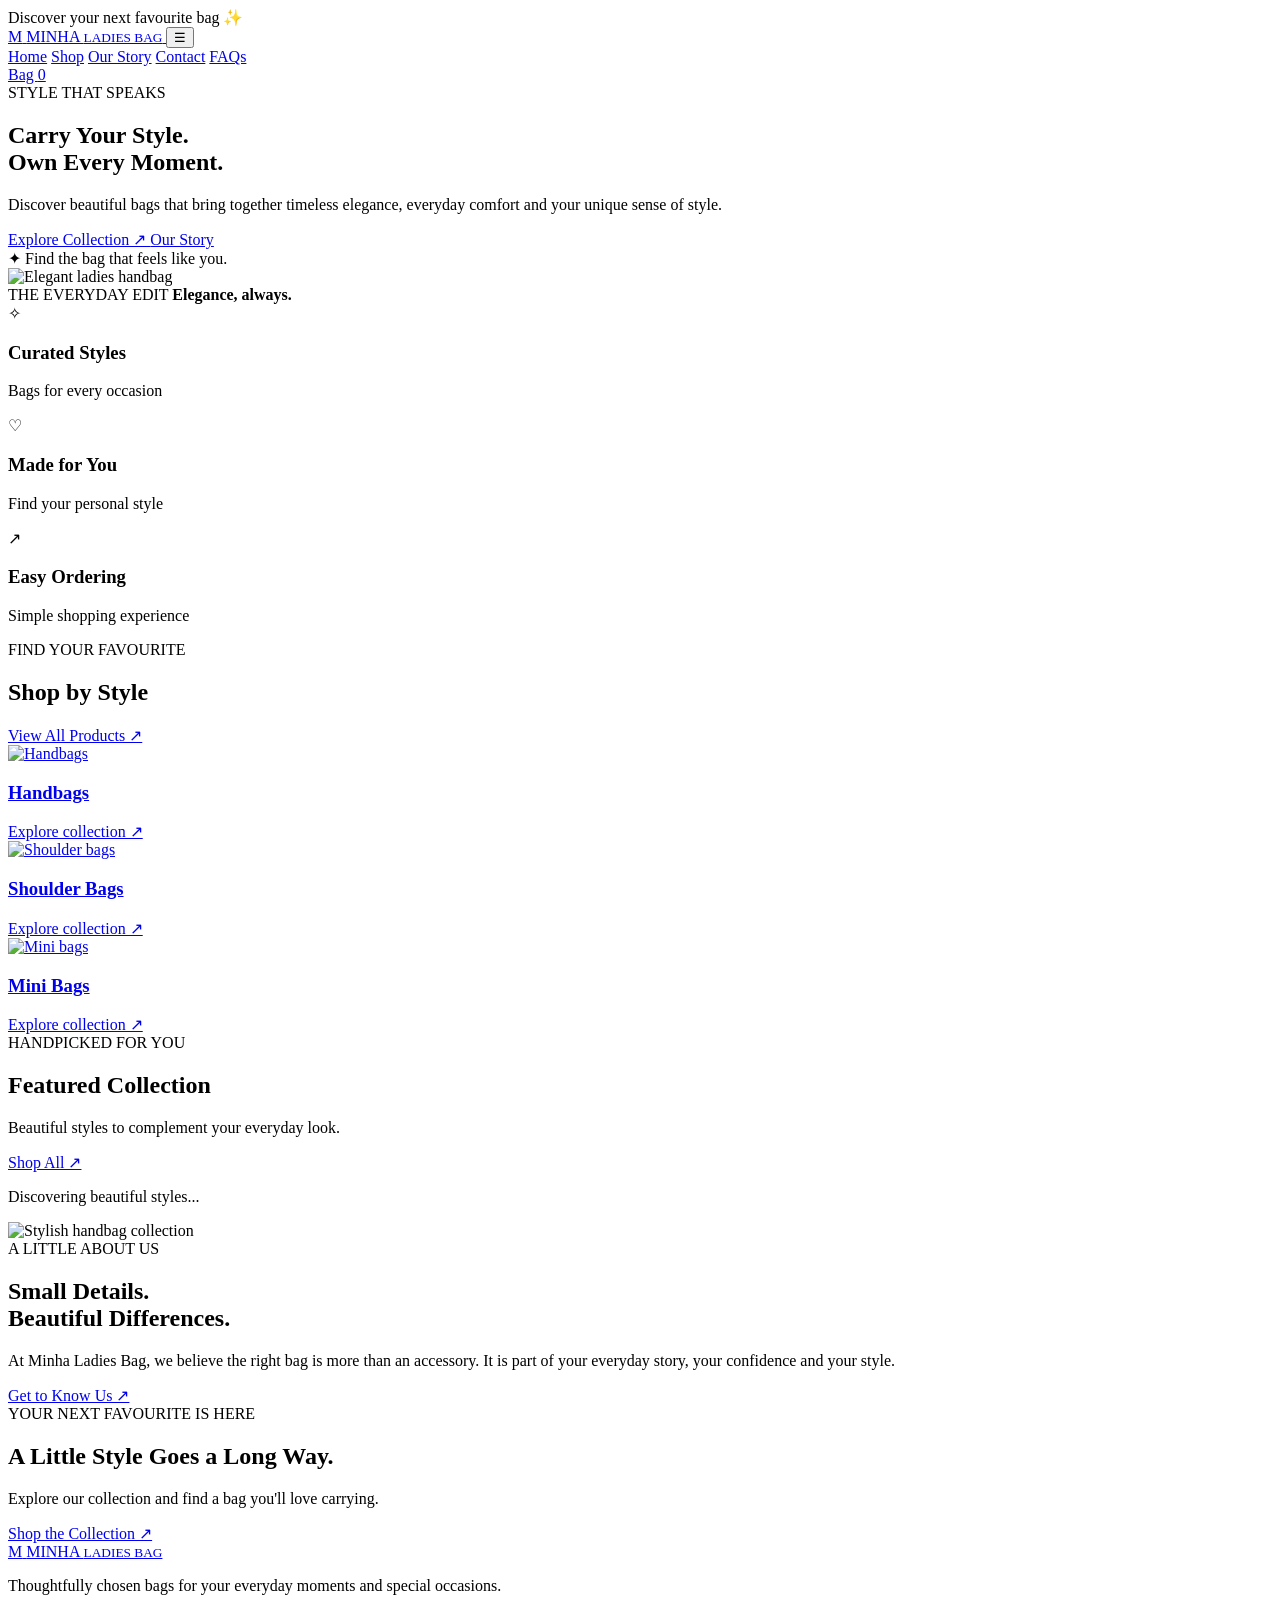
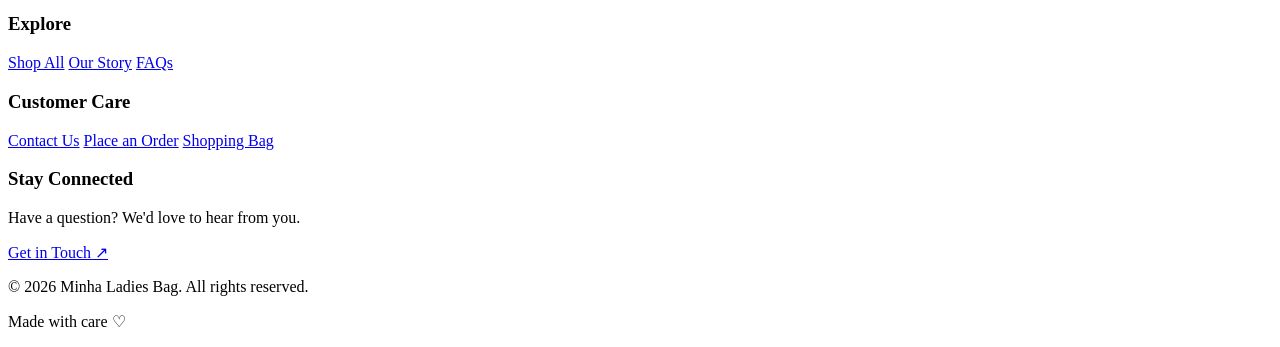
==== index.html @ ccdd25ae "Add index.html for Minha Ladies Bag website This commit adds a new HTML file for the Minha Ladies Ba" ====
<!DOCTYPE html>
<html lang="en">
<head>
  <meta charset="UTF-8">
  <meta name="viewport" content="width=device-width, initial-scale=1.0">
  <meta name="theme-color" content="#f8f1eb">

  <title>Minha Ladies Bag | Elegant Bags for Every Day</title>

  <meta name="description"
    content="Discover elegant handbags, shoulder bags and stylish purses at Minha Ladies Bag. Find your next favourite bag.">

  <link rel="stylesheet" href="style.css">
  <link rel="preconnect" href="https://fonts.googleapis.com">
  <link rel="preconnect" href="https://fonts.gstatic.com" crossorigin>
  <link href="https://fonts.googleapis.com/css2?family=DM+Sans:wght@400;500;600;700&family=Playfair+Display:wght@400;500;600;700&display=swap" rel="stylesheet">
</head>

<body>

  <!-- Announcement Bar -->
  <div class="announcement">
    Discover your next favourite bag ✨
  </div>

  <!-- Header -->
  <header class="header">
    <a href="index.html" class="logo">
      <span class="logo-mark">M</span>
      <span>MINHA <small>LADIES BAG</small></span>
    </a>

    <button class="menu-toggle" id="menuToggle"
      aria-label="Toggle navigation" aria-expanded="false">
      ☰
    </button>

    <nav class="nav" id="mainNav">
      <a href="index.html" class="active">Home</a>
      <a href="products.html">Shop</a>
      <a href="about.html">Our Story</a>
      <a href="contact.html">Contact</a>
      <a href="faq.html">FAQs</a>
    </nav>

    <a href="cart.html" class="cart-link">
      Bag <span class="cart-count" id="cartCount">0</span>
    </a>
  </header>

  <main>

    <!-- Hero Section -->
    <section class="hero">
      <div class="hero-content">
        <span class="eyebrow">STYLE THAT SPEAKS</span>

        <h1>Carry Your Style.<br>
          <span>Own Every Moment.</span>
        </h1>

        <p>
          Discover beautiful bags that bring together
          timeless elegance, everyday comfort and your
          unique sense of style.
        </p>

        <div class="hero-buttons">
          <a href="products.html" class="btn btn-primary">
            Explore Collection ↗
          </a>
          <a href="about.html" class="btn btn-outline">
            Our Story
          </a>
        </div>

        <div class="hero-note">
          <span>✦</span>
          Find the bag that feels like you.
        </div>
      </div>

      <div class="hero-image">
        <img
          src="https://images.unsplash.com/photo-1584917865442-de89df76afd3?auto=format&fit=crop&w=1000&q=85"
          alt="Elegant ladies handbag"
          fetchpriority="high">

        <div class="image-label">
          <span>THE EVERYDAY EDIT</span>
          <strong>Elegance, always.</strong>
        </div>
      </div>
    </section>

    <!-- Benefits -->
    <section class="benefits">
      <div class="benefit">
        <span class="benefit-icon">✧</span>
        <div>
          <h3>Curated Styles</h3>
          <p>Bags for every occasion</p>
        </div>
      </div>

      <div class="benefit">
        <span class="benefit-icon">♡</span>
        <div>
          <h3>Made for You</h3>
          <p>Find your personal style</p>
        </div>
      </div>

      <div class="benefit">
        <span class="benefit-icon">↗</span>
        <div>
          <h3>Easy Ordering</h3>
          <p>Simple shopping experience</p>
        </div>
      </div>
    </section>

    <!-- Categories -->
    <section class="section categories-section">
      <div class="section-heading">
        <div>
          <span class="eyebrow">FIND YOUR FAVOURITE</span>
          <h2>Shop by Style</h2>
        </div>

        <a href="products.html" class="text-link">
          View All Products ↗
        </a>
      </div>

      <div class="category-grid">
        <a href="products.html?category=handbags"
          class="category-card">
          <img
            src="https://images.unsplash.com/photo-1584917865442-de89df76afd3?auto=format&fit=crop&w=700&q=80"
            alt="Handbags" loading="lazy">
          <div class="category-info">
            <h3>Handbags</h3>
            <span>Explore collection ↗</span>
          </div>
        </a>

        <a href="products.html?category=shoulder"
          class="category-card">
          <img
            src="https://images.unsplash.com/photo-1590874103328-eac38a683ce7?auto=format&fit=crop&w=700&q=80"
            alt="Shoulder bags" loading="lazy">
          <div class="category-info">
            <h3>Shoulder Bags</h3>
            <span>Explore collection ↗</span>
          </div>
        </a>

        <a href="products.html?category=mini"
          class="category-card">
          <img
            src="https://images.unsplash.com/photo-1566150905458-1bf1fc113f0d?auto=format&fit=crop&w=700&q=80"
            alt="Mini bags" loading="lazy">
          <div class="category-info">
            <h3>Mini Bags</h3>
            <span>Explore collection ↗</span>
          </div>
        </a>
      </div>
    </section>

    <!-- Featured Products -->
    <section class="section featured-section">
      <div class="section-heading">
        <div>
          <span class="eyebrow">HANDPICKED FOR YOU</span>
          <h2>Featured Collection</h2>
          <p>Beautiful styles to complement your everyday look.</p>
        </div>

        <a href="products.html" class="text-link">
          Shop All ↗
        </a>
      </div>

      <div class="product-grid" id="featuredProducts">
        <!-- Products will load from script.js -->
        <p class="loading-message">Discovering beautiful styles...</p>
      </div>
    </section>

    <!-- Brand Story -->
    <section class="story-section">
      <div class="story-image">
        <img
          src="https://images.unsplash.com/photo-1548036328-c9fa89d128fa?auto=format&fit=crop&w=900&q=85"
          alt="Stylish handbag collection" loading="lazy">
      </div>

      <div class="story-content">
        <span class="eyebrow">A LITTLE ABOUT US</span>
        <h2>Small Details.<br><span>Beautiful Differences.</span></h2>

        <p>
          At Minha Ladies Bag, we believe the right bag
          is more than an accessory. It is part of your
          everyday story, your confidence and your style.
        </p>

        <a href="about.html" class="btn btn-primary">
          Get to Know Us ↗
        </a>
      </div>
    </section>

    <!-- Call to Action -->
    <section class="cta-section">
      <span class="eyebrow">YOUR NEXT FAVOURITE IS HERE</span>
      <h2>A Little Style Goes a Long Way.</h2>
      <p>Explore our collection and find a bag you'll love carrying.</p>
      <a href="products.html" class="btn btn-light">
        Shop the Collection ↗
      </a>
    </section>

  </main>

  <!-- Footer -->
  <footer class="footer">
    <div class="footer-main">
      <div class="footer-brand">
        <a href="index.html" class="logo">
          <span class="logo-mark">M</span>
          <span>MINHA <small>LADIES BAG</small></span>
        </a>

        <p>
          Thoughtfully chosen bags for your everyday
          moments and special occasions.
        </p>
      </div>

      <div class="footer-column">
        <h3>Explore</h3>
        <a href="products.html">Shop All</a>
        <a href="about.html">Our Story</a>
        <a href="faq.html">FAQs</a>
      </div>

      <div class="footer-column">
        <h3>Customer Care</h3>
        <a href="contact.html">Contact Us</a>
        <a href="checkout.html">Place an Order</a>
        <a href="cart.html">Shopping Bag</a>
      </div>

      <div class="footer-column">
        <h3>Stay Connected</h3>
        <p>Have a question? We'd love to hear from you.</p>
        <a href="contact.html" class="footer-contact">
          Get in Touch ↗
        </a>
      </div>
    </div>

    <div class="footer-bottom">
      <p>© <span id="currentYear">2026</span> Minha Ladies Bag. All rights reserved.</p>
      <p>Made with care ♡</p>
    </div>
  </footer>

  <script src="script.js"></script>
</body>
            </html>
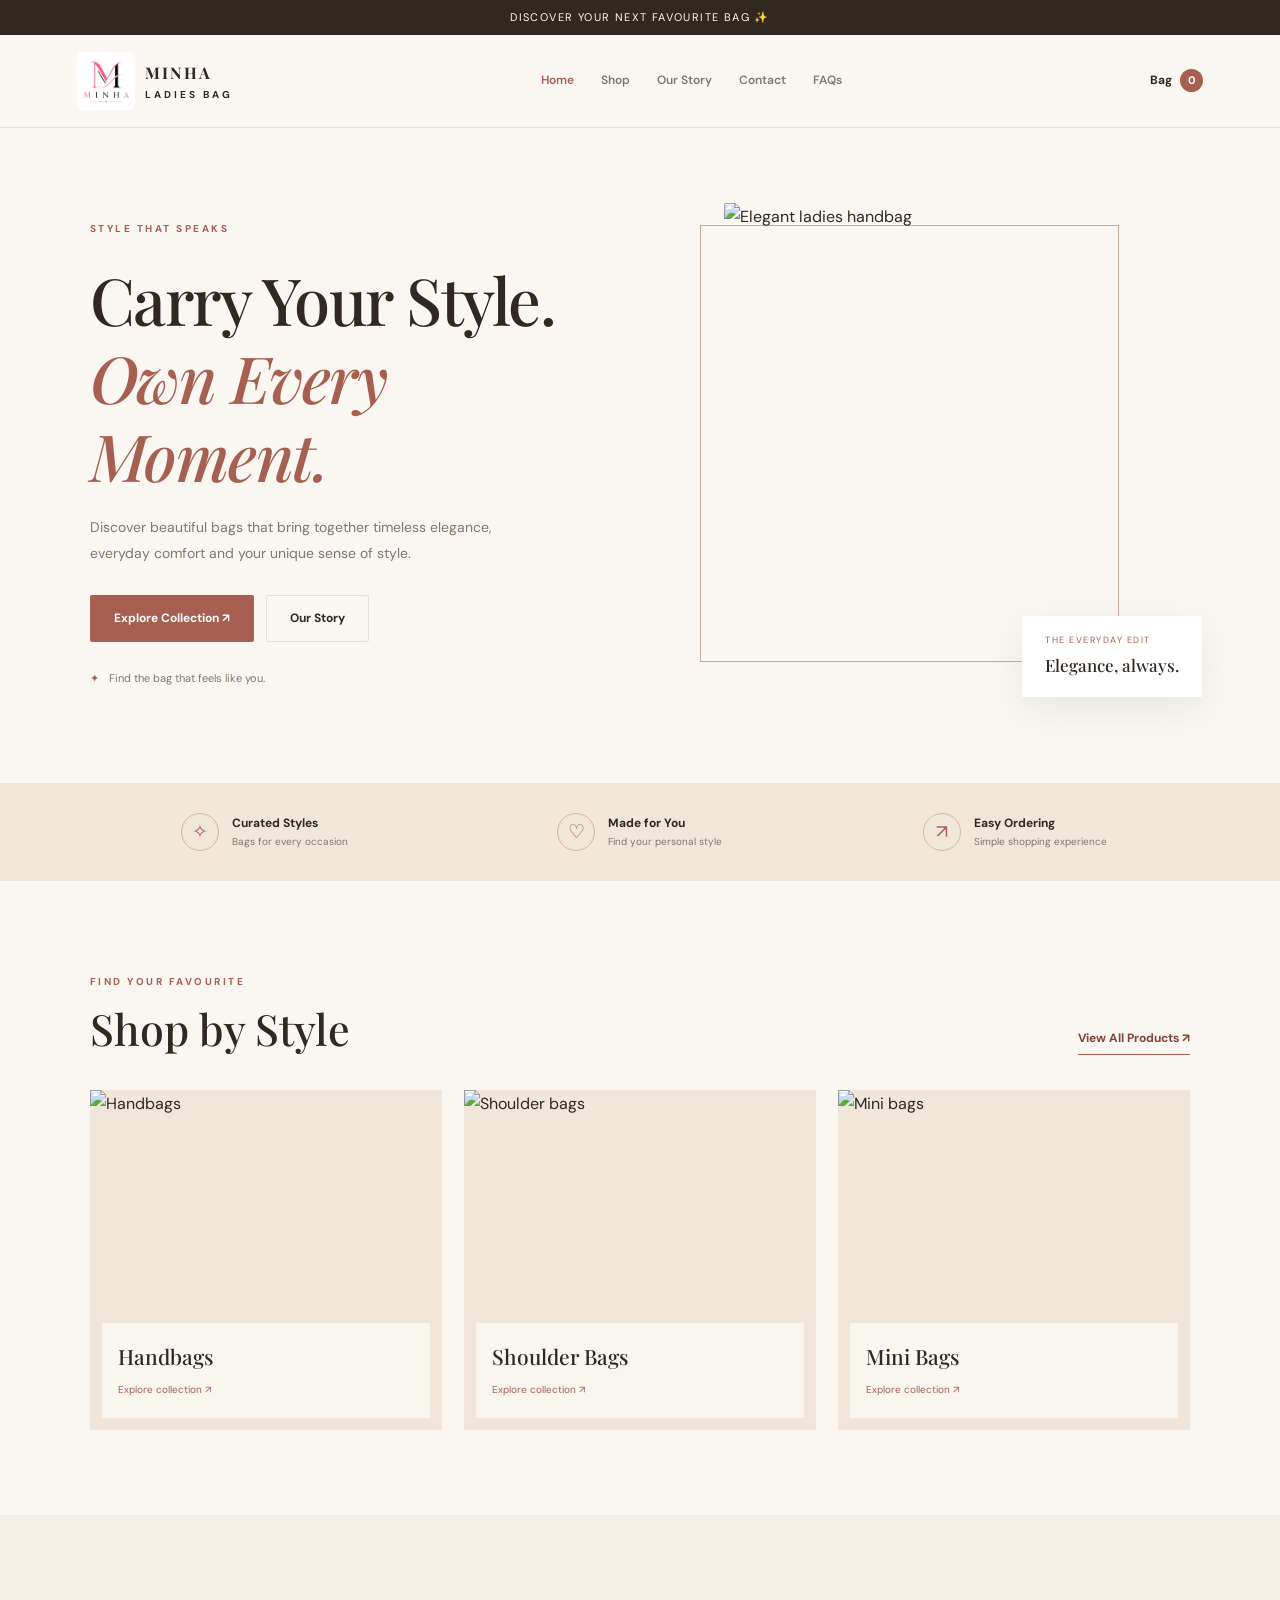
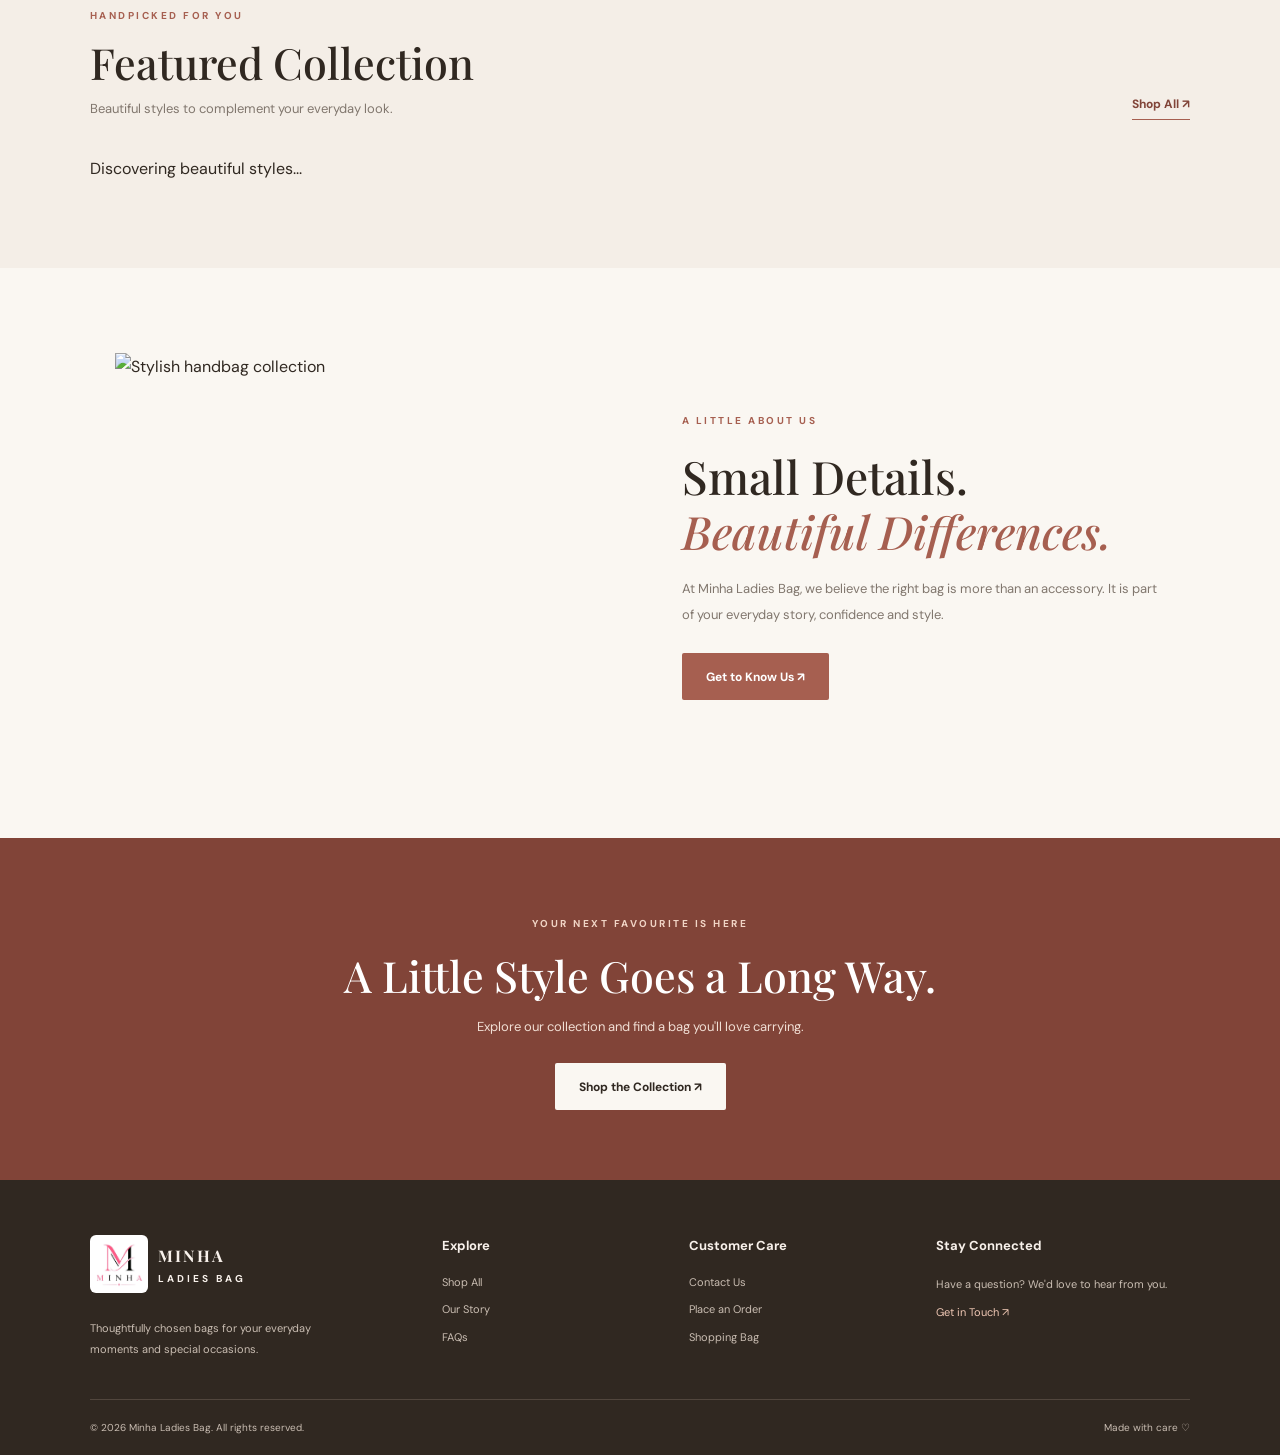
==== commit fc5e1c68: "Update index.html" ====
--- a/index.html
+++ b/index.html
@@ -4,30 +4,120 @@
   <meta charset="UTF-8">
   <meta name="viewport" content="width=device-width, initial-scale=1.0">
   <meta name="theme-color" content="#f8f1eb">
-
   <title>Minha Ladies Bag | Elegant Bags for Every Day</title>
-
-  <meta name="description"
-    content="Discover elegant handbags, shoulder bags and stylish purses at Minha Ladies Bag. Find your next favourite bag.">
+  <meta name="description" content="Discover elegant handbags, shoulder bags and stylish purses at Minha Ladies Bag.">
 
   <link rel="stylesheet" href="style.css">
   <link rel="preconnect" href="https://fonts.googleapis.com">
   <link rel="preconnect" href="https://fonts.gstatic.com" crossorigin>
   <link href="https://fonts.googleapis.com/css2?family=DM+Sans:wght@400;500;600;700&family=Playfair+Display:wght@400;500;600;700&display=swap" rel="stylesheet">
+
+  <style>
+    .brand-logo {
+      display: inline-flex;
+      align-items: center;
+      gap: 10px;
+      text-decoration: none;
+    }
+
+    .brand-logo img {
+      width: 58px;
+      height: 58px;
+      object-fit: contain;
+      border-radius: 6px;
+    }
+
+    .brand-name {
+      font-family: "Playfair Display", serif;
+      font-weight: 700;
+      letter-spacing: 2px;
+    }
+
+    .brand-name small {
+      display: block;
+      font-family: "DM Sans", sans-serif;
+      font-size: 10px;
+      letter-spacing: 3px;
+    }
+
+    #featuredProducts {
+      display: grid;
+      grid-template-columns: repeat(3, minmax(0, 1fr));
+      gap: 20px;
+    }
+
+    .firebase-product-card {
+      min-width: 0;
+      padding: 12px;
+      border: 1px solid #eadfd9;
+      border-radius: 12px;
+      background: #fff;
+      overflow: hidden;
+    }
+
+    .firebase-product-card img {
+      width: 100%;
+      aspect-ratio: 4 / 5;
+      object-fit: cover;
+      border-radius: 8px;
+      background: #f8f1eb;
+    }
+
+    .firebase-product-card h3 {
+      font-family: "Playfair Display", serif;
+      font-size: 18px;
+      overflow-wrap: anywhere;
+    }
+
+    .firebase-product-card .product-price {
+      font-weight: 700;
+    }
+
+    .firebase-product-card .product-button {
+      display: inline-block;
+      padding: 10px 14px;
+      border-radius: 6px;
+      background: #e94f83;
+      color: white;
+      text-decoration: none;
+    }
+
+    .firebase-message {
+      grid-column: 1 / -1;
+    }
+
+    @media (max-width: 700px) {
+      #featuredProducts {
+        grid-template-columns: repeat(2, minmax(0, 1fr));
+        gap: 12px;
+      }
+
+      .brand-logo img {
+        width: 46px;
+        height: 46px;
+      }
+
+      .firebase-product-card {
+        padding: 8px;
+      }
+
+      .firebase-product-card h3 {
+        font-size: 15px;
+      }
+    }
+  </style>
 </head>
 
 <body>
 
-  <!-- Announcement Bar -->
   <div class="announcement">
     Discover your next favourite bag ✨
   </div>
 
-  <!-- Header -->
   <header class="header">
-    <a href="index.html" class="logo">
-      <span class="logo-mark">M</span>
-      <span>MINHA <small>LADIES BAG</small></span>
+    <a href="index.html" class="brand-logo" aria-label="MINHA Home">
+      <img src="IMG-20261021-WA0000.jpg" alt="MINHA Ladies Bag Logo">
+      <span class="brand-name">MINHA<small>LADIES BAG</small></span>
     </a>
 
     <button class="menu-toggle" id="menuToggle"
@@ -50,33 +140,22 @@
 
   <main>
 
-    <!-- Hero Section -->
     <section class="hero">
       <div class="hero-content">
         <span class="eyebrow">STYLE THAT SPEAKS</span>
-
-        <h1>Carry Your Style.<br>
-          <span>Own Every Moment.</span>
-        </h1>
-
+        <h1>Carry Your Style.<br><span>Own Every Moment.</span></h1>
         <p>
-          Discover beautiful bags that bring together
-          timeless elegance, everyday comfort and your
-          unique sense of style.
+          Discover beautiful bags that bring together timeless
+          elegance, everyday comfort and your unique sense of style.
         </p>
 
         <div class="hero-buttons">
-          <a href="products.html" class="btn btn-primary">
-            Explore Collection ↗
-          </a>
-          <a href="about.html" class="btn btn-outline">
-            Our Story
-          </a>
+          <a href="products.html" class="btn btn-primary">Explore Collection ↗</a>
+          <a href="about.html" class="btn btn-outline">Our Story</a>
         </div>
 
         <div class="hero-note">
-          <span>✦</span>
-          Find the bag that feels like you.
+          <span>✦</span> Find the bag that feels like you.
         </div>
       </div>
 
@@ -85,7 +164,6 @@
           src="https://images.unsplash.com/photo-1584917865442-de89df76afd3?auto=format&fit=crop&w=1000&q=85"
           alt="Elegant ladies handbag"
           fetchpriority="high">
-
         <div class="image-label">
           <span>THE EVERYDAY EDIT</span>
           <strong>Elegance, always.</strong>
@@ -93,83 +171,46 @@
       </div>
     </section>
 
-    <!-- Benefits -->
     <section class="benefits">
       <div class="benefit">
         <span class="benefit-icon">✧</span>
-        <div>
-          <h3>Curated Styles</h3>
-          <p>Bags for every occasion</p>
-        </div>
-      </div>
-
+        <div><h3>Curated Styles</h3><p>Bags for every occasion</p></div>
+      </div>
       <div class="benefit">
         <span class="benefit-icon">♡</span>
-        <div>
-          <h3>Made for You</h3>
-          <p>Find your personal style</p>
-        </div>
-      </div>
-
+        <div><h3>Made for You</h3><p>Find your personal style</p></div>
+      </div>
       <div class="benefit">
         <span class="benefit-icon">↗</span>
-        <div>
-          <h3>Easy Ordering</h3>
-          <p>Simple shopping experience</p>
-        </div>
-      </div>
-    </section>
-
-    <!-- Categories -->
+        <div><h3>Easy Ordering</h3><p>Simple shopping experience</p></div>
+      </div>
+    </section>
+
     <section class="section categories-section">
       <div class="section-heading">
         <div>
           <span class="eyebrow">FIND YOUR FAVOURITE</span>
           <h2>Shop by Style</h2>
         </div>
-
-        <a href="products.html" class="text-link">
-          View All Products ↗
+        <a href="products.html" class="text-link">View All Products ↗</a>
+      </div>
+
+      <div class="category-grid">
+        <a href="products.html?category=handbags" class="category-card">
+          <img src="https://images.unsplash.com/photo-1584917865442-de89df76afd3?auto=format&fit=crop&w=700&q=80" alt="Handbags" loading="lazy">
+          <div class="category-info"><h3>Handbags</h3><span>Explore collection ↗</span></div>
         </a>
-      </div>
-
-      <div class="category-grid">
-        <a href="products.html?category=handbags"
-          class="category-card">
-          <img
-            src="https://images.unsplash.com/photo-1584917865442-de89df76afd3?auto=format&fit=crop&w=700&q=80"
-            alt="Handbags" loading="lazy">
-          <div class="category-info">
-            <h3>Handbags</h3>
-            <span>Explore collection ↗</span>
-          </div>
+        <a href="products.html?category=shoulder" class="category-card">
+          <img src="https://images.unsplash.com/photo-1590874103328-eac38a683ce7?auto=format&fit=crop&w=700&q=80" alt="Shoulder bags" loading="lazy">
+          <div class="category-info"><h3>Shoulder Bags</h3><span>Explore collection ↗</span></div>
         </a>
-
-        <a href="products.html?category=shoulder"
-          class="category-card">
-          <img
-            src="https://images.unsplash.com/photo-1590874103328-eac38a683ce7?auto=format&fit=crop&w=700&q=80"
-            alt="Shoulder bags" loading="lazy">
-          <div class="category-info">
-            <h3>Shoulder Bags</h3>
-            <span>Explore collection ↗</span>
-          </div>
+        <a href="products.html?category=mini" class="category-card">
+          <img src="https://images.unsplash.com/photo-1566150905458-1bf1fc113f0d?auto=format&fit=crop&w=700&q=80" alt="Mini bags" loading="lazy">
+          <div class="category-info"><h3>Mini Bags</h3><span>Explore collection ↗</span></div>
         </a>
-
-        <a href="products.html?category=mini"
-          class="category-card">
-          <img
-            src="https://images.unsplash.com/photo-1566150905458-1bf1fc113f0d?auto=format&fit=crop&w=700&q=80"
-            alt="Mini bags" loading="lazy">
-          <div class="category-info">
-            <h3>Mini Bags</h3>
-            <span>Explore collection ↗</span>
-          </div>
-        </a>
-      </div>
-    </section>
-
-    <!-- Featured Products -->
+      </div>
+    </section>
+
     <section class="section featured-section">
       <div class="section-heading">
         <div>
@@ -177,67 +218,46 @@
           <h2>Featured Collection</h2>
           <p>Beautiful styles to complement your everyday look.</p>
         </div>
-
-        <a href="products.html" class="text-link">
-          Shop All ↗
-        </a>
-      </div>
-
-      <div class="product-grid" id="featuredProducts">
-        <!-- Products will load from script.js -->
-        <p class="loading-message">Discovering beautiful styles...</p>
-      </div>
-    </section>
-
-    <!-- Brand Story -->
+        <a href="products.html" class="text-link">Shop All ↗</a>
+      </div>
+
+      <div id="featuredProducts">
+        <p class="firebase-message">Discovering beautiful styles...</p>
+      </div>
+    </section>
+
     <section class="story-section">
       <div class="story-image">
-        <img
-          src="https://images.unsplash.com/photo-1548036328-c9fa89d128fa?auto=format&fit=crop&w=900&q=85"
-          alt="Stylish handbag collection" loading="lazy">
-      </div>
-
+        <img src="https://images.unsplash.com/photo-1548036328-c9fa89d128fa?auto=format&fit=crop&w=900&q=85" alt="Stylish handbag collection" loading="lazy">
+      </div>
       <div class="story-content">
         <span class="eyebrow">A LITTLE ABOUT US</span>
         <h2>Small Details.<br><span>Beautiful Differences.</span></h2>
-
         <p>
-          At Minha Ladies Bag, we believe the right bag
-          is more than an accessory. It is part of your
-          everyday story, your confidence and your style.
+          At Minha Ladies Bag, we believe the right bag is more than
+          an accessory. It is part of your everyday story, confidence and style.
         </p>
-
-        <a href="about.html" class="btn btn-primary">
-          Get to Know Us ↗
-        </a>
-      </div>
-    </section>
-
-    <!-- Call to Action -->
+        <a href="about.html" class="btn btn-primary">Get to Know Us ↗</a>
+      </div>
+    </section>
+
     <section class="cta-section">
       <span class="eyebrow">YOUR NEXT FAVOURITE IS HERE</span>
       <h2>A Little Style Goes a Long Way.</h2>
       <p>Explore our collection and find a bag you'll love carrying.</p>
-      <a href="products.html" class="btn btn-light">
-        Shop the Collection ↗
-      </a>
+      <a href="products.html" class="btn btn-light">Shop the Collection ↗</a>
     </section>
 
   </main>
 
-  <!-- Footer -->
   <footer class="footer">
     <div class="footer-main">
       <div class="footer-brand">
-        <a href="index.html" class="logo">
-          <span class="logo-mark">M</span>
-          <span>MINHA <small>LADIES BAG</small></span>
+        <a href="index.html" class="brand-logo" aria-label="MINHA Home">
+          <img src="IMG-20261021-WA0000.jpg" alt="MINHA Ladies Bag Logo">
+          <span class="brand-name">MINHA<small>LADIES BAG</small></span>
         </a>
-
-        <p>
-          Thoughtfully chosen bags for your everyday
-          moments and special occasions.
-        </p>
+        <p>Thoughtfully chosen bags for your everyday moments and special occasions.</p>
       </div>
 
       <div class="footer-column">
@@ -257,9 +277,7 @@
       <div class="footer-column">
         <h3>Stay Connected</h3>
         <p>Have a question? We'd love to hear from you.</p>
-        <a href="contact.html" class="footer-contact">
-          Get in Touch ↗
-        </a>
+        <a href="contact.html" class="footer-contact">Get in Touch ↗</a>
       </div>
     </div>
 
@@ -270,5 +288,94 @@
   </footer>
 
   <script src="script.js"></script>
+
+  <script type="module">
+    import { db } from "./firebase-config.js";
+    import {
+      collection,
+      getDocs,
+      query,
+      where
+    } from "https://www.gstatic.com/firebasejs/12.4.0/firebase-firestore.js";
+
+    const container = document.getElementById("featuredProducts");
+
+    function showMessage(text) {
+      container.replaceChildren();
+      const p = document.createElement("p");
+      p.className = "firebase-message";
+      p.textContent = text;
+      container.appendChild(p);
+    }
+
+    async function loadProducts() {
+      try {
+        const productsQuery = query(
+          collection(db, "products"),
+          where("active", "==", true)
+        );
+
+        const snapshot = await getDocs(productsQuery);
+
+        if (snapshot.empty) {
+          showMessage("New styles are coming soon. Please check back!");
+          return;
+        }
+
+        container.replaceChildren();
+
+        snapshot.forEach((productDoc) => {
+          const product = productDoc.data();
+
+          const card = document.createElement("article");
+          card.className = "firebase-product-card";
+
+          const image = document.createElement("img");
+          image.alt = product.name || "MINHA handbag";
+          image.loading = "lazy";
+
+          if (product.imageUrl) {
+            image.src = product.imageUrl;
+          } else {
+            image.alt = "Product image unavailable";
+          }
+
+          image.addEventListener("error", () => {
+            image.removeAttribute("src");
+            image.alt = "Product image unavailable";
+          });
+
+          const name = document.createElement("h3");
+          name.textContent = product.name || "Beautiful Bag";
+
+          const price = document.createElement("p");
+          price.className = "product-price";
+          const amount = Number(product.price);
+          price.textContent = Number.isFinite(amount)
+            ? "৳" + amount.toLocaleString("en-BD")
+            : "Price unavailable";
+
+          const stock = document.createElement("p");
+          stock.textContent = Number(product.stock) > 0
+            ? "In Stock"
+            : "Out of Stock";
+
+          const link = document.createElement("a");
+          link.className = "product-button";
+          link.href = "products.html";
+          link.textContent = "Explore Product";
+
+          card.append(image, name, price, stock, link);
+          container.appendChild(card);
+        });
+      } catch (error) {
+        console.error("Product loading error:", error);
+        showMessage("Products could not load. Please refresh the page.");
+      }
+    }
+
+    loadProducts();
+  </script>
+
 </body>
-            </html>
+</html>
--- a/style.css
+++ b/style.css
@@ -0,0 +1,1130 @@
+/* ========================================
+   MINHA LADIES BAG
+   Main Stylesheet
+======================================== */
+
+:root {
+  --bg: #faf7f2;
+  --surface: #ffffff;
+  --cream: #f0e6da;
+  --accent: #a65f50;
+  --accent-dark: #814438;
+  --text: #302821;
+  --muted: #81776e;
+  --border: #e9dfd5;
+  --heading-font: "Playfair Display", Georgia, serif;
+  --body-font: "DM Sans", Arial, sans-serif;
+  --shadow: 0 12px 35px rgba(48, 40, 33, 0.08);
+}
+
+* {
+  margin: 0;
+  padding: 0;
+  box-sizing: border-box;
+}
+
+html {
+  scroll-behavior: smooth;
+  scroll-padding-top: 90px;
+}
+
+body {
+  background: var(--bg);
+  color: var(--text);
+  font-family: var(--body-font);
+  line-height: 1.7;
+  overflow-x: hidden;
+}
+
+img {
+  display: block;
+  max-width: 100%;
+  width: 100%;
+  object-fit: cover;
+}
+
+a {
+  color: inherit;
+  text-decoration: none;
+}
+
+button,
+input,
+select,
+textarea {
+  font: inherit;
+}
+
+button,
+a {
+  -webkit-tap-highlight-color: transparent;
+}
+
+button {
+  cursor: pointer;
+}
+
+::selection {
+  background: var(--accent);
+  color: white;
+}
+
+/* Announcement */
+
+.announcement {
+  background: var(--text);
+  color: #fff7ef;
+  text-align: center;
+  padding: 8px 15px;
+  font-size: 11px;
+  letter-spacing: 1.4px;
+  text-transform: uppercase;
+}
+
+/* Header */
+
+.header {
+  position: sticky;
+  top: 0;
+  z-index: 100;
+  display: flex;
+  align-items: center;
+  justify-content: space-between;
+  gap: 20px;
+  padding: 17px 6%;
+  background: rgba(250, 247, 242, 0.96);
+  border-bottom: 1px solid var(--border);
+  backdrop-filter: blur(14px);
+}
+
+.logo {
+  display: inline-flex;
+  align-items: center;
+  gap: 10px;
+  flex-shrink: 0;
+  font-size: 15px;
+  font-weight: 700;
+  letter-spacing: 1.8px;
+  line-height: 1.3;
+}
+
+.logo-mark {
+  width: 38px;
+  height: 38px;
+  display: grid;
+  place-items: center;
+  background: var(--accent);
+  color: white;
+  font-family: var(--heading-font);
+  font-size: 24px;
+  border-radius: 50%;
+}
+
+.logo small {
+  display: block;
+  margin-top: 4px;
+  font-size: 8px;
+  letter-spacing: 3px;
+  font-weight: 500;
+}
+
+.nav {
+  display: flex;
+  align-items: center;
+  gap: 27px;
+}
+
+.nav a {
+  color: var(--muted);
+  font-size: 12px;
+  font-weight: 600;
+  transition: color 0.25s;
+}
+
+.nav a:hover,
+.nav a.active {
+  color: var(--accent);
+}
+
+.cart-link {
+  display: flex;
+  align-items: center;
+  gap: 8px;
+  font-size: 12px;
+  font-weight: 700;
+}
+
+.cart-count {
+  display: grid;
+  place-items: center;
+  min-width: 23px;
+  height: 23px;
+  padding: 0 5px;
+  background: var(--accent);
+  color: white;
+  border-radius: 50%;
+  font-size: 11px;
+}
+
+.menu-toggle {
+  display: none;
+  border: 0;
+  background: transparent;
+  color: var(--text);
+  font-size: 25px;
+  line-height: 1;
+}
+
+/* General */
+
+.section {
+  padding: 85px 7%;
+}
+
+.eyebrow {
+  display: inline-block;
+  color: var(--accent);
+  font-size: 10px;
+  font-weight: 700;
+  letter-spacing: 2.5px;
+  text-transform: uppercase;
+}
+
+h1,
+h2,
+h3 {
+  font-weight: 500;
+}
+
+h1,
+h2 {
+  font-family: var(--heading-font);
+  line-height: 1.2;
+}
+
+.section-heading {
+  display: flex;
+  align-items: flex-end;
+  justify-content: space-between;
+  gap: 25px;
+  margin-bottom: 35px;
+}
+
+.section-heading h2 {
+  margin-top: 10px;
+  font-size: clamp(29px, 4vw, 43px);
+}
+
+.section-heading p {
+  margin-top: 10px;
+  color: var(--muted);
+  font-size: 13px;
+}
+
+.text-link {
+  display: inline-block;
+  padding-bottom: 5px;
+  border-bottom: 1px solid var(--accent);
+  color: var(--accent-dark);
+  font-size: 12px;
+  font-weight: 700;
+  white-space: nowrap;
+}
+
+/* Buttons */
+
+.btn {
+  display: inline-flex;
+  align-items: center;
+  justify-content: center;
+  gap: 9px;
+  min-height: 47px;
+  padding: 12px 23px;
+  border: 1px solid transparent;
+  border-radius: 2px;
+  font-size: 12px;
+  font-weight: 700;
+  transition: 0.25s ease;
+}
+
+.btn-primary {
+  background: var(--accent);
+  color: white;
+}
+
+.btn-primary:hover {
+  background: var(--accent-dark);
+  transform: translateY(-2px);
+}
+
+.btn-outline {
+  border-color: var(--border);
+  background: transparent;
+}
+
+.btn-outline:hover {
+  border-color: var(--accent);
+  color: var(--accent);
+}
+
+.btn-light {
+  background: var(--bg);
+  color: var(--text);
+}
+
+.btn-light:hover {
+  background: white;
+  transform: translateY(-2px);
+}
+
+/* Hero */
+
+.hero {
+  display: grid;
+  grid-template-columns: 1fr 0.9fr;
+  align-items: center;
+  gap: 6%;
+  padding: 65px 7% 75px;
+}
+
+.hero-content {
+  padding: 20px 0;
+}
+
+.hero h1 {
+  margin: 20px 0;
+  font-size: clamp(38px, 5.2vw, 65px);
+  letter-spacing: -1.5px;
+}
+
+.hero h1 span,
+.story-content h2 span {
+  color: var(--accent);
+  font-style: italic;
+}
+
+.hero-content > p {
+  max-width: 430px;
+  color: var(--muted);
+  font-size: 14px;
+  line-height: 1.9;
+}
+
+.hero-buttons {
+  display: flex;
+  flex-wrap: wrap;
+  gap: 12px;
+  margin-top: 28px;
+}
+
+.hero-note {
+  margin-top: 27px;
+  color: var(--muted);
+  font-size: 11px;
+}
+
+.hero-note span {
+  margin-right: 7px;
+  color: var(--accent);
+}
+
+.hero-image {
+  position: relative;
+  min-width: 0;
+  padding: 0 0 24px 24px;
+}
+
+.hero-image::before {
+  position: absolute;
+  top: 22px;
+  left: 0;
+  width: 85%;
+  height: 88%;
+  border: 1px solid #c9a99a;
+  content: "";
+}
+
+.hero-image > img {
+  position: relative;
+  height: 470px;
+  border-radius: 2px;
+}
+
+.image-label {
+  position: absolute;
+  right: -12px;
+  bottom: 0;
+  display: flex;
+  flex-direction: column;
+  gap: 3px;
+  padding: 17px 23px;
+  background: white;
+  box-shadow: var(--shadow);
+}
+
+.image-label span {
+  color: var(--accent);
+  font-size: 9px;
+  letter-spacing: 1.5px;
+}
+
+.image-label strong {
+  font-family: var(--heading-font);
+  font-size: 17px;
+  font-weight: 500;
+}
+
+/* Benefits */
+
+.benefits {
+  display: grid;
+  grid-template-columns: repeat(3, 1fr);
+  gap: 25px;
+  padding: 30px 7%;
+  background: var(--cream);
+}
+
+.benefit {
+  display: flex;
+  align-items: center;
+  justify-content: center;
+  gap: 13px;
+}
+
+.benefit-icon {
+  display: grid;
+  place-items: center;
+  width: 38px;
+  height: 38px;
+  border: 1px solid #d6b8a7;
+  border-radius: 50%;
+  color: var(--accent);
+  font-size: 19px;
+}
+
+.benefit h3 {
+  font-size: 12px;
+  font-weight: 700;
+}
+
+.benefit p {
+  color: var(--muted);
+  font-size: 10px;
+}
+
+/* Categories */
+
+.category-grid {
+  display: grid;
+  grid-template-columns: repeat(3, 1fr);
+  gap: 22px;
+}
+
+.category-card {
+  position: relative;
+  display: block;
+  min-width: 0;
+  overflow: hidden;
+  background: var(--cream);
+}
+
+.category-card img {
+  height: 340px;
+  transition: transform 0.5s ease;
+}
+
+.category-card:hover img {
+  transform: scale(1.05);
+}
+
+.category-info {
+  position: absolute;
+  right: 12px;
+  bottom: 12px;
+  left: 12px;
+  padding: 16px;
+  background: rgba(250, 247, 242, 0.95);
+}
+
+.category-info h3 {
+  font-family: var(--heading-font);
+  font-size: 21px;
+}
+
+.category-info span {
+  color: var(--accent);
+  font-size: 10px;
+}
+
+/* Products */
+
+.featured-section {
+  background: #f4eee7;
+}
+
+.product-grid {
+  display: grid;
+  grid-template-columns: repeat(4, minmax(0, 1fr));
+  gap: 22px;
+}
+
+.product-card {
+  min-width: 0;
+}
+
+.product-image {
+  position: relative;
+  overflow: hidden;
+  background: var(--cream);
+}
+
+.product-image img {
+  height: 260px;
+  transition: transform 0.4s ease;
+}
+
+.product-card:hover .product-image img {
+  transform: scale(1.04);
+}
+
+.product-badge {
+  position: absolute;
+  top: 12px;
+  left: 12px;
+  padding: 5px 9px;
+  background: white;
+  color: var(--accent-dark);
+  font-size: 9px;
+  font-weight: 700;
+}
+
+.product-info {
+  padding: 13px 2px;
+}
+
+.product-info h3 {
+  font-size: 13px;
+  font-weight: 600;
+}
+
+.product-info p {
+  margin-top: 5px;
+  color: var(--accent-dark);
+  font-size: 13px;
+  font-weight: 700;
+}
+
+.product-info .product-category {
+  margin-top: 3px;
+  color: var(--muted);
+  font-size: 10px;
+  font-weight: 400;
+}
+
+.product-actions {
+  display: flex;
+  gap: 8px;
+  margin-top: 12px;
+}
+
+.product-actions .btn {
+  min-height: 39px;
+  flex: 1;
+  padding: 9px 7px;
+  font-size: 10px;
+}
+
+.loading-message,
+.empty-message {
+  grid-column: 1 / -1;
+  padding: 30px 0;
+  color: var(--muted);
+  text-align: center;
+  font-size: 13px;
+}
+
+/* Story */
+
+.story-section {
+  display: grid;
+  grid-template-columns: 1fr 1fr;
+  align-items: center;
+  gap: 8%;
+  padding: 85px 9%;
+}
+
+.story-image img {
+  height: 400px;
+}
+
+.story-content h2 {
+  margin: 17px 0;
+  font-size: clamp(32px, 4vw, 46px);
+}
+
+.story-content p {
+  margin-bottom: 25px;
+  color: var(--muted);
+  font-size: 13px;
+  line-height: 2;
+}
+
+/* Call to action */
+
+.cta-section {
+  padding: 70px 7%;
+  background: var(--accent-dark);
+  color: white;
+  text-align: center;
+}
+
+.cta-section .eyebrow {
+  color: #f1d5c6;
+}
+
+.cta-section h2 {
+  margin: 15px 0;
+  font-size: clamp(30px, 4vw, 43px);
+}
+
+.cta-section p {
+  margin-bottom: 25px;
+  color: #f1dfd5;
+  font-size: 13px;
+}
+
+/* Footer */
+
+.footer {
+  padding: 55px 7% 0;
+  background: #302821;
+  color: #f8f1eb;
+}
+
+.footer-main {
+  display: grid;
+  grid-template-columns: 1.5fr 1fr 1fr 1.2fr;
+  gap: 35px;
+  padding-bottom: 40px;
+}
+
+.footer-brand .logo {
+  color: white;
+}
+
+.footer-brand p,
+.footer-column p {
+  max-width: 260px;
+  margin-top: 16px;
+  color: #c9bdb2;
+  font-size: 11px;
+  line-height: 1.9;
+}
+
+.footer-column h3 {
+  margin-bottom: 15px;
+  font-size: 13px;
+  font-weight: 700;
+}
+
+.footer-column > a {
+  display: block;
+  width: fit-content;
+  margin: 9px 0;
+  color: #c9bdb2;
+  font-size: 11px;
+}
+
+.footer-column > a:hover {
+  color: white;
+}
+
+.footer-column .footer-contact {
+  color: #f0c8b5;
+}
+
+.footer-bottom {
+  display: flex;
+  justify-content: space-between;
+  gap: 15px;
+  padding: 19px 0;
+  border-top: 1px solid #51463d;
+  color: #c9bdb2;
+  font-size: 10px;
+}
+
+/* General inner-page helpers */
+
+.page-heading {
+  padding: 65px 7%;
+  background: var(--cream);
+  text-align: center;
+}
+
+.page-heading h1 {
+  margin: 12px 0;
+  font-size: clamp(34px, 5vw, 48px);
+}
+
+.page-heading p {
+  max-width: 570px;
+  margin: 0 auto;
+  color: var(--muted);
+  font-size: 13px;
+}
+
+.content-width {
+  width: 86%;
+  max-width: 1000px;
+  margin: 0 auto;
+  padding: 60px 0;
+}
+
+.form-card {
+  width: 100%;
+  max-width: 620px;
+  margin: 0 auto;
+  padding: 28px;
+  border: 1px solid var(--border);
+  background: white;
+  box-shadow: var(--shadow);
+}
+
+.form-group {
+  display: flex;
+  flex-direction: column;
+  gap: 7px;
+  margin-bottom: 18px;
+}
+
+.form-group label {
+  font-size: 12px;
+  font-weight: 700;
+}
+
+.form-group input,
+.form-group select,
+.form-group textarea {
+  width: 100%;
+  padding: 12px;
+  border: 1px solid var(--border);
+  border-radius: 2px;
+  outline: none;
+  background: #fffdfa;
+  color: var(--text);
+  font-size: 13px;
+}
+
+.form-group input:focus,
+.form-group select:focus,
+.form-group textarea:focus {
+  border-color: var(--accent);
+}
+
+.form-group textarea {
+  min-height: 110px;
+  resize: vertical;
+}
+
+.form-card .btn {
+  width: 100%;
+}
+
+/* Shopping cart */
+
+.cart-items {
+  display: grid;
+  gap: 16px;
+}
+
+.cart-item {
+  display: grid;
+  grid-template-columns: 90px 1fr auto;
+  align-items: center;
+  gap: 16px;
+  padding: 14px;
+  border: 1px solid var(--border);
+  background: white;
+}
+
+.cart-item img {
+  height: 90px;
+}
+
+.cart-item h3 {
+  font-size: 13px;
+}
+
+.cart-item p {
+  color: var(--accent-dark);
+  font-size: 12px;
+}
+
+.quantity-control {
+  display: flex;
+  align-items: center;
+  gap: 12px;
+  margin-top: 8px;
+}
+
+.quantity-control button,
+.remove-item {
+  border: 0;
+  background: transparent;
+  color: var(--accent-dark);
+  font-size: 13px;
+}
+
+.cart-summary {
+  margin-top: 25px;
+  padding: 22px;
+  background: var(--cream);
+}
+
+.cart-summary p {
+  display: flex;
+  justify-content: space-between;
+  gap: 15px;
+  margin: 8px 0;
+  font-size: 13px;
+}
+
+.cart-summary .total {
+  padding-top: 13px;
+  border-top: 1px solid #d6c6b9;
+  font-weight: 700;
+}
+
+/* FAQ */
+
+.faq-list {
+  display: grid;
+  gap: 12px;
+}
+
+.faq-list details {
+  padding: 18px 20px;
+  border: 1px solid var(--border);
+  background: white;
+}
+
+.faq-list summary {
+  cursor: pointer;
+  font-size: 13px;
+  font-weight: 700;
+}
+
+.faq-list details p {
+  margin-top: 12px;
+  color: var(--muted);
+  font-size: 12px;
+}
+
+/* Responsive tablet */
+
+@media (max-width: 1000px) {
+  .header {
+    padding-right: 4%;
+    padding-left: 4%;
+    gap: 14px;
+  }
+
+  .nav {
+    gap: 15px;
+  }
+
+  .nav a {
+    font-size: 11px;
+  }
+
+  .hero {
+    gap: 4%;
+    padding-right: 5%;
+    padding-left: 5%;
+  }
+
+  .hero-image > img {
+    height: 400px;
+  }
+
+  .section {
+    padding: 65px 5%;
+  }
+
+  .category-card img {
+    height: 280px;
+  }
+
+  .product-grid {
+    grid-template-columns: repeat(2, minmax(0, 1fr));
+    gap: 25px 18px;
+  }
+
+  .product-image img {
+    height: 300px;
+  }
+
+  .footer-main {
+    grid-template-columns: repeat(2, minmax(0, 1fr));
+  }
+}
+
+/* Responsive mobile */
+
+@media (max-width: 650px) {
+  .announcement {
+    padding: 7px 10px;
+    font-size: 9px;
+    letter-spacing: 1px;
+  }
+
+  .header {
+    padding: 13px 5%;
+    gap: 12px;
+  }
+
+  .logo {
+    gap: 7px;
+    font-size: 12px;
+    letter-spacing: 1px;
+  }
+
+  .logo-mark {
+    width: 34px;
+    height: 34px;
+    font-size: 21px;
+  }
+
+  .logo small {
+    font-size: 7px;
+    letter-spacing: 2px;
+  }
+
+  .menu-toggle {
+    display: block;
+    margin-left: auto;
+  }
+
+  .nav {
+    position: absolute;
+    top: 100%;
+    right: 0;
+    left: 0;
+    display: none;
+    flex-direction: column;
+    align-items: stretch;
+    gap: 0;
+    padding: 10px 5% 16px;
+    border-bottom: 1px solid var(--border);
+    background: var(--bg);
+    box-shadow: var(--shadow);
+  }
+
+  .nav.open {
+    display: flex;
+  }
+
+  .nav a {
+    padding: 12px 5px;
+    border-bottom: 1px solid var(--border);
+    font-size: 13px;
+  }
+
+  .cart-link {
+    gap: 5px;
+    font-size: 11px;
+  }
+
+  .cart-count {
+    min-width: 20px;
+    height: 20px;
+    font-size: 10px;
+  }
+
+  .hero {
+    grid-template-columns: 1fr;
+    gap: 32px;
+    padding: 40px 6% 48px;
+  }
+
+  .hero-content {
+    padding: 0;
+  }
+
+  .hero h1 {
+    font-size: clamp(37px, 10vw, 51px);
+    letter-spacing: -1px;
+  }
+
+  .hero-content > p {
+    font-size: 13px;
+  }
+
+  .hero-buttons {
+    gap: 9px;
+  }
+
+  .btn {
+    min-height: 44px;
+    padding: 11px 15px;
+    font-size: 11px;
+  }
+
+  .hero-image {
+    margin-right: 8px;
+    padding-left: 15px;
+  }
+
+  .hero-image > img {
+    height: 350px;
+  }
+
+  .image-label {
+    right: -8px;
+    padding: 13px 16px;
+  }
+
+  .benefits {
+    grid-template-columns: 1fr;
+    gap: 18px;
+    padding: 25px 7%;
+  }
+
+  .benefit {
+    justify-content: flex-start;
+  }
+
+  .section {
+    padding: 50px 5%;
+  }
+
+  .section-heading {
+    align-items: flex-start;
+    flex-direction: column;
+    gap: 15px;
+    margin-bottom: 25px;
+  }
+
+  .section-heading h2 {
+    font-size: 32px;
+  }
+
+  .category-grid {
+    grid-template-columns: 1fr;
+    gap: 18px;
+  }
+
+  .category-card img {
+    height: 320px;
+  }
+
+  .product-grid {
+    grid-template-columns: repeat(2, minmax(0, 1fr));
+    gap: 22px 12px;
+  }
+
+  .product-image img {
+    height: 210px;
+  }
+
+  .product-info h3 {
+    font-size: 12px;
+  }
+
+  .product-actions {
+    flex-direction: column;
+    gap: 7px;
+  }
+
+  .product-actions .btn {
+    width: 100%;
+  }
+
+  .story-section {
+    grid-template-columns: 1fr;
+    gap: 30px;
+    padding: 50px 6%;
+  }
+
+  .story-image img {
+    height: 300px;
+  }
+
+  .story-content h2 {
+    font-size: 36px;
+  }
+
+  .cta-section {
+    padding: 50px 6%;
+  }
+
+  .cta-section h2 {
+    font-size: 32px;
+  }
+
+  .footer {
+    padding: 40px 6% 0;
+  }
+
+  .footer-main {
+    grid-template-columns: 1fr 1fr;
+    gap: 30px 20px;
+  }
+
+  .footer-bottom {
+    flex-direction: column;
+    gap: 5px;
+  }
+
+  .page-heading {
+    padding: 45px 6%;
+  }
+
+  .content-width {
+    width: 90%;
+    padding: 40px 0;
+  }
+
+  .form-card {
+    padding: 20px;
+  }
+
+  .cart-item {
+    grid-template-columns: 70px 1fr;
+    gap: 12px;
+  }
+
+  .cart-item img {
+    height: 80px;
+  }
+
+  .cart-item .remove-item {
+    grid-column: 2;
+    justify-self: start;
+  }
+}
+
+/* Small mobile */
+
+@media (max-width: 360px) {
+  .logo {
+    font-size: 10px;
+  }
+
+  .logo-mark {
+    width: 29px;
+    height: 29px;
+  }
+
+  .hero h1 {
+    font-size: 35px;
+  }
+
+  .product-image img {
+    height: 175px;
+  }
+
+  .footer-main {
+    grid-template-columns: 1fr;
+  }
+  }
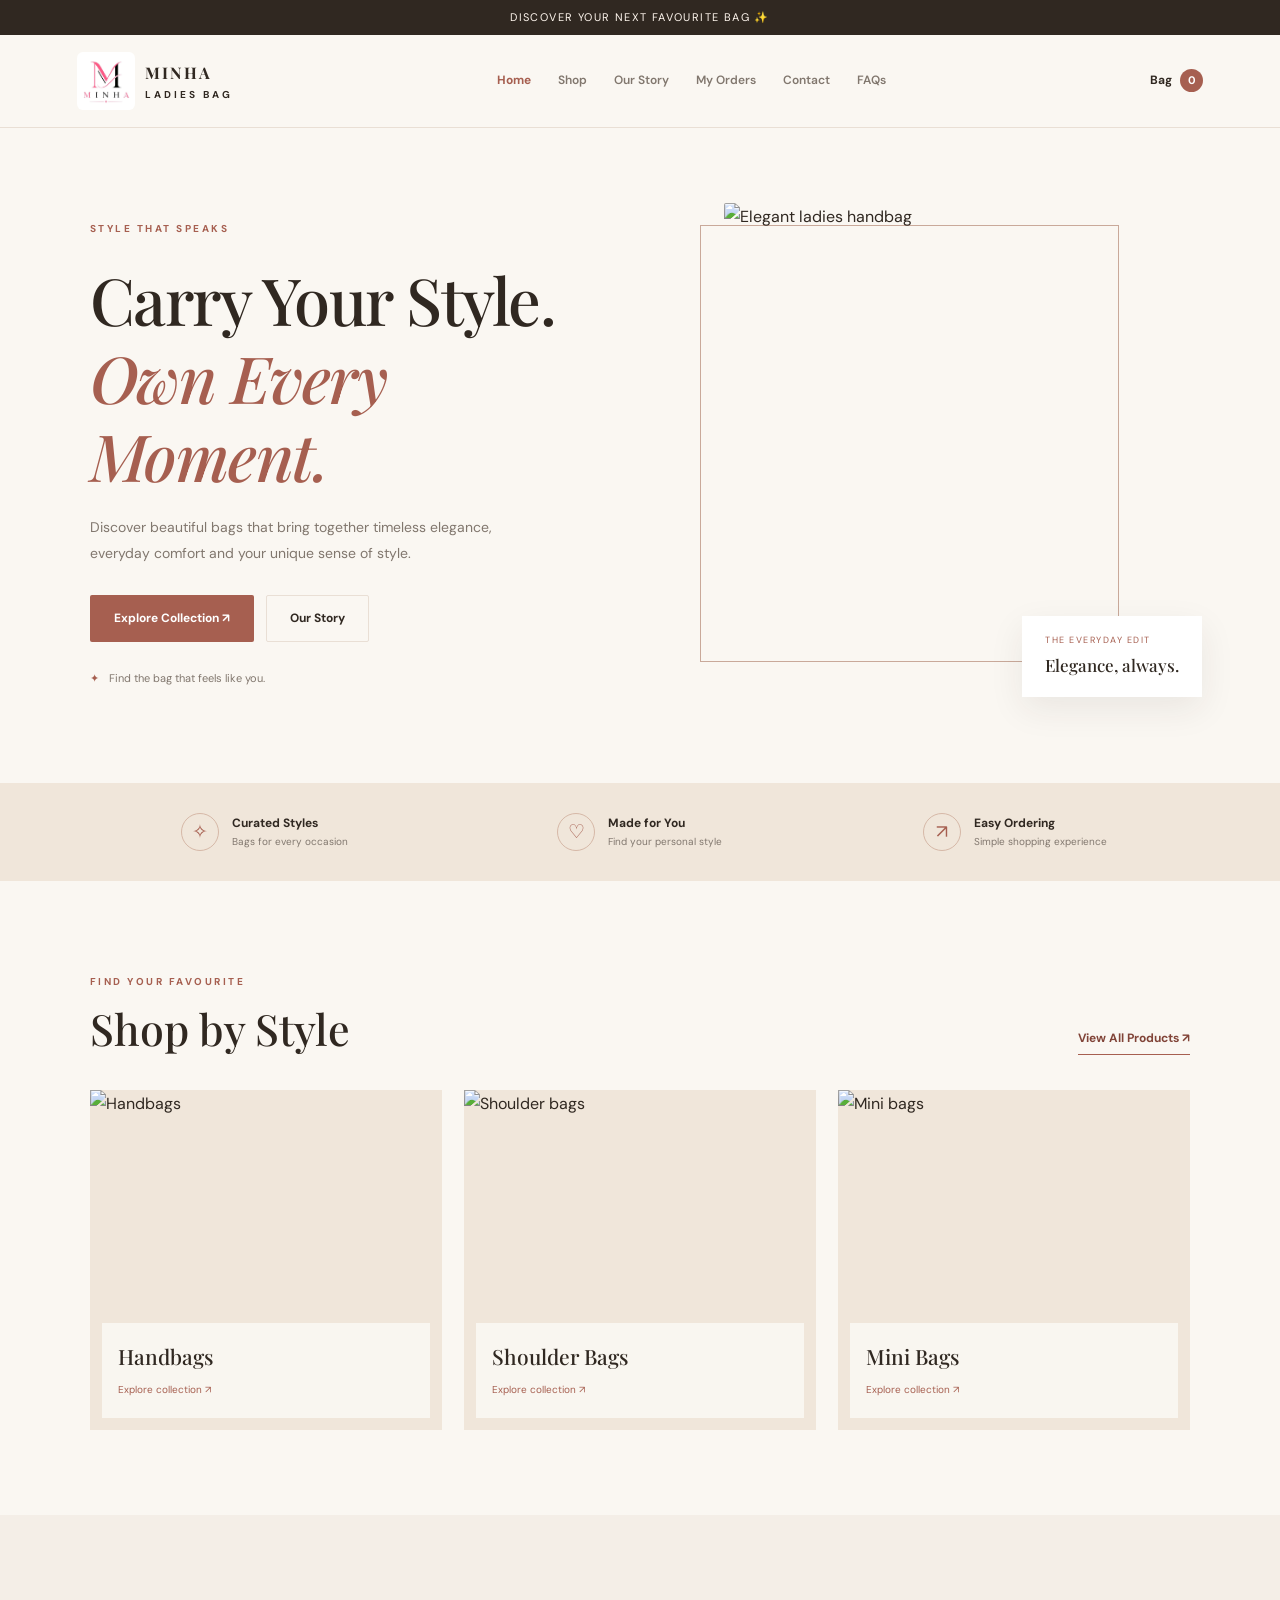
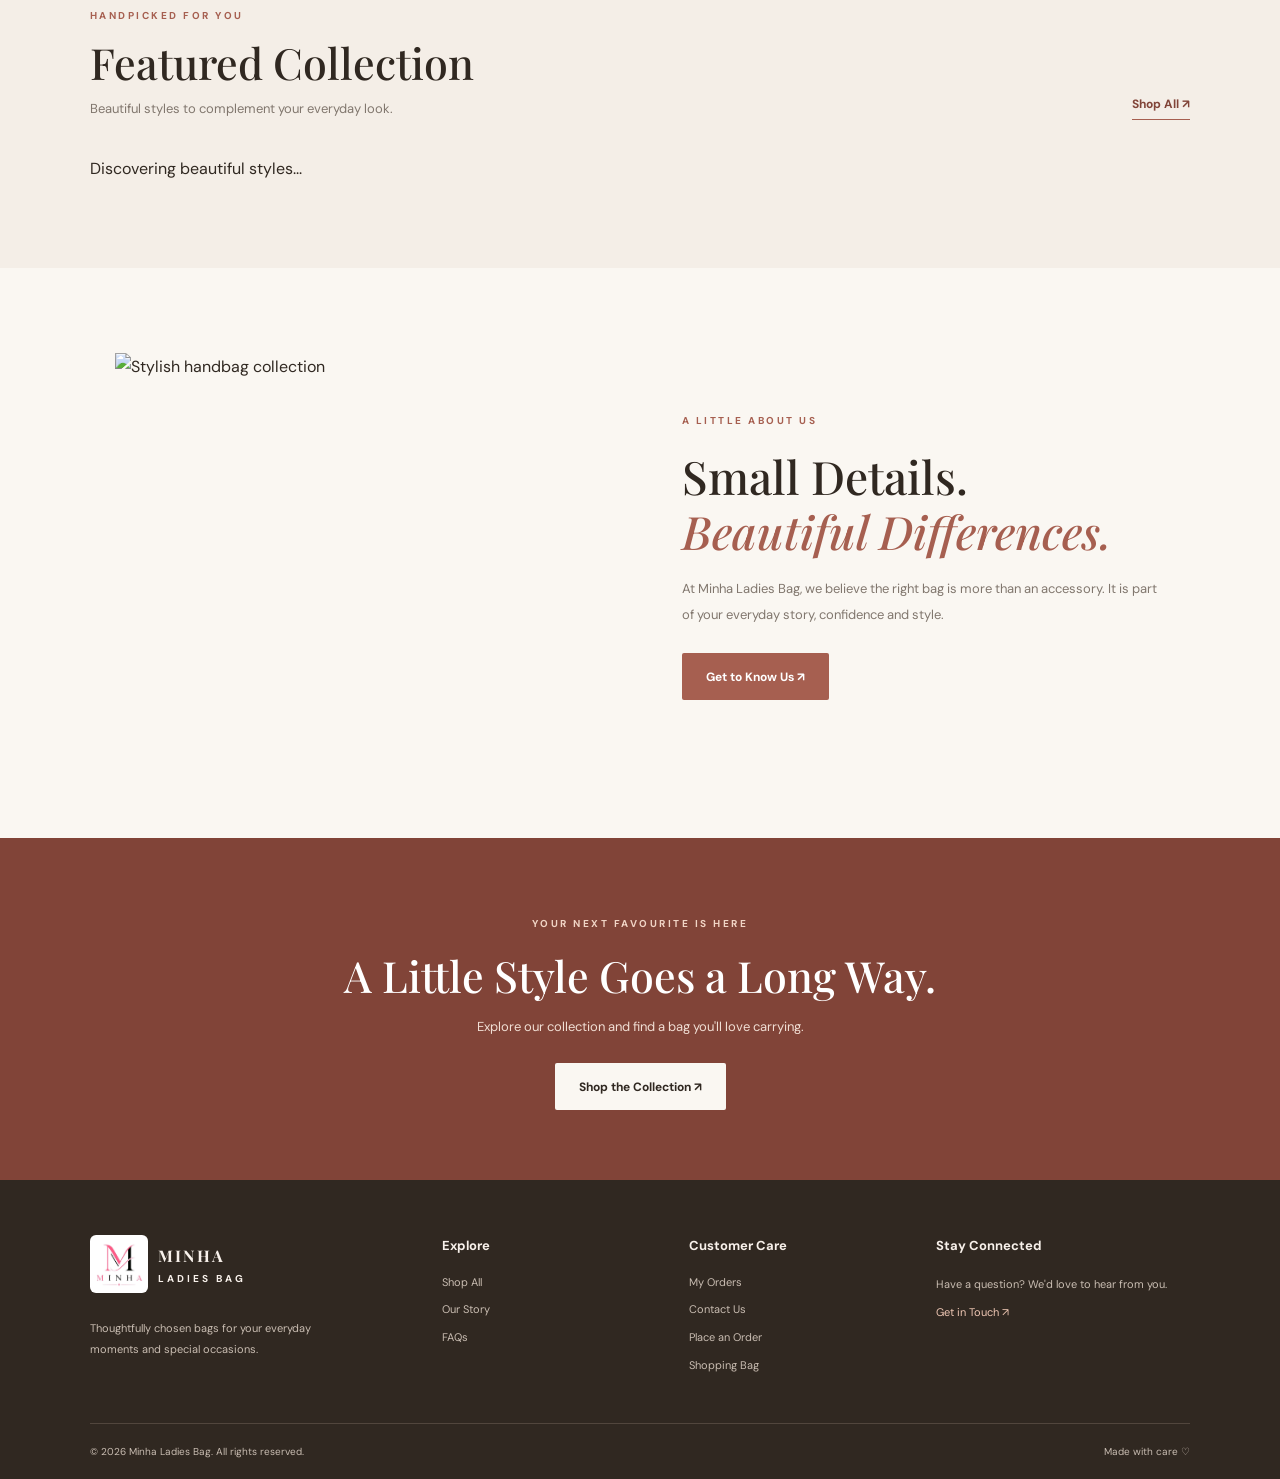
==== commit b9f16242: "Update index.html" ====
--- a/index.html
+++ b/index.html
@@ -40,6 +40,15 @@
       letter-spacing: 3px;
     }
 
+    /* Navigation links */
+    .nav a {
+      text-decoration: none;
+    }
+
+    .nav a.active {
+      font-weight: 700;
+    }
+
     #featuredProducts {
       display: grid;
       grid-template-columns: repeat(3, minmax(0, 1fr));
@@ -56,6 +65,7 @@
     }
 
     .firebase-product-card img {
+      display: block;
       width: 100%;
       aspect-ratio: 4 / 5;
       object-fit: cover;
@@ -82,6 +92,10 @@
       text-decoration: none;
     }
 
+    .firebase-product-card .product-button:hover {
+      opacity: 0.88;
+    }
+
     .firebase-message {
       grid-column: 1 / -1;
     }
@@ -95,6 +109,15 @@
       .brand-logo img {
         width: 46px;
         height: 46px;
+      }
+
+      .brand-name {
+        letter-spacing: 1px;
+      }
+
+      .brand-name small {
+        font-size: 9px;
+        letter-spacing: 2px;
       }
 
       .firebase-product-card {
@@ -120,8 +143,13 @@
       <span class="brand-name">MINHA<small>LADIES BAG</small></span>
     </a>
 
-    <button class="menu-toggle" id="menuToggle"
-      aria-label="Toggle navigation" aria-expanded="false">
+    <button
+      class="menu-toggle"
+      id="menuToggle"
+      aria-label="Toggle navigation"
+      aria-expanded="false"
+      aria-controls="mainNav"
+      type="button">
       ☰
     </button>
 
@@ -129,6 +157,7 @@
       <a href="index.html" class="active">Home</a>
       <a href="products.html">Shop</a>
       <a href="about.html">Our Story</a>
+      <a href="my-orders.html">My Orders</a>
       <a href="contact.html">Contact</a>
       <a href="faq.html">FAQs</a>
     </nav>
@@ -140,6 +169,7 @@
 
   <main>
 
+    <!-- Hero section -->
     <section class="hero">
       <div class="hero-content">
         <span class="eyebrow">STYLE THAT SPEAKS</span>
@@ -171,21 +201,34 @@
       </div>
     </section>
 
+    <!-- Benefits -->
     <section class="benefits">
       <div class="benefit">
         <span class="benefit-icon">✧</span>
-        <div><h3>Curated Styles</h3><p>Bags for every occasion</p></div>
-      </div>
+        <div>
+          <h3>Curated Styles</h3>
+          <p>Bags for every occasion</p>
+        </div>
+      </div>
+
       <div class="benefit">
         <span class="benefit-icon">♡</span>
-        <div><h3>Made for You</h3><p>Find your personal style</p></div>
-      </div>
+        <div>
+          <h3>Made for You</h3>
+          <p>Find your personal style</p>
+        </div>
+      </div>
+
       <div class="benefit">
         <span class="benefit-icon">↗</span>
-        <div><h3>Easy Ordering</h3><p>Simple shopping experience</p></div>
-      </div>
-    </section>
-
+        <div>
+          <h3>Easy Ordering</h3>
+          <p>Simple shopping experience</p>
+        </div>
+      </div>
+    </section>
+
+    <!-- Categories -->
     <section class="section categories-section">
       <div class="section-heading">
         <div>
@@ -197,20 +240,41 @@
 
       <div class="category-grid">
         <a href="products.html?category=handbags" class="category-card">
-          <img src="https://images.unsplash.com/photo-1584917865442-de89df76afd3?auto=format&fit=crop&w=700&q=80" alt="Handbags" loading="lazy">
-          <div class="category-info"><h3>Handbags</h3><span>Explore collection ↗</span></div>
+          <img
+            src="https://images.unsplash.com/photo-1584917865442-de89df76afd3?auto=format&fit=crop&w=700&q=80"
+            alt="Handbags"
+            loading="lazy">
+          <div class="category-info">
+            <h3>Handbags</h3>
+            <span>Explore collection ↗</span>
+          </div>
         </a>
+
         <a href="products.html?category=shoulder" class="category-card">
-          <img src="https://images.unsplash.com/photo-1590874103328-eac38a683ce7?auto=format&fit=crop&w=700&q=80" alt="Shoulder bags" loading="lazy">
-          <div class="category-info"><h3>Shoulder Bags</h3><span>Explore collection ↗</span></div>
+          <img
+            src="https://images.unsplash.com/photo-1590874103328-eac38a683ce7?auto=format&fit=crop&w=700&q=80"
+            alt="Shoulder bags"
+            loading="lazy">
+          <div class="category-info">
+            <h3>Shoulder Bags</h3>
+            <span>Explore collection ↗</span>
+          </div>
         </a>
+
         <a href="products.html?category=mini" class="category-card">
-          <img src="https://images.unsplash.com/photo-1566150905458-1bf1fc113f0d?auto=format&fit=crop&w=700&q=80" alt="Mini bags" loading="lazy">
-          <div class="category-info"><h3>Mini Bags</h3><span>Explore collection ↗</span></div>
+          <img
+            src="https://images.unsplash.com/photo-1566150905458-1bf1fc113f0d?auto=format&fit=crop&w=700&q=80"
+            alt="Mini bags"
+            loading="lazy">
+          <div class="category-info">
+            <h3>Mini Bags</h3>
+            <span>Explore collection ↗</span>
+          </div>
         </a>
       </div>
     </section>
 
+    <!-- Featured products -->
     <section class="section featured-section">
       <div class="section-heading">
         <div>
@@ -221,15 +285,20 @@
         <a href="products.html" class="text-link">Shop All ↗</a>
       </div>
 
-      <div id="featuredProducts">
+      <div id="featuredProducts" aria-live="polite">
         <p class="firebase-message">Discovering beautiful styles...</p>
       </div>
     </section>
 
+    <!-- Our story -->
     <section class="story-section">
       <div class="story-image">
-        <img src="https://images.unsplash.com/photo-1548036328-c9fa89d128fa?auto=format&fit=crop&w=900&q=85" alt="Stylish handbag collection" loading="lazy">
-      </div>
+        <img
+          src="https://images.unsplash.com/photo-1548036328-c9fa89d128fa?auto=format&fit=crop&w=900&q=85"
+          alt="Stylish handbag collection"
+          loading="lazy">
+      </div>
+
       <div class="story-content">
         <span class="eyebrow">A LITTLE ABOUT US</span>
         <h2>Small Details.<br><span>Beautiful Differences.</span></h2>
@@ -241,6 +310,7 @@
       </div>
     </section>
 
+    <!-- Call to action -->
     <section class="cta-section">
       <span class="eyebrow">YOUR NEXT FAVOURITE IS HERE</span>
       <h2>A Little Style Goes a Long Way.</h2>
@@ -250,14 +320,19 @@
 
   </main>
 
+  <!-- Footer -->
   <footer class="footer">
     <div class="footer-main">
+
       <div class="footer-brand">
         <a href="index.html" class="brand-logo" aria-label="MINHA Home">
           <img src="IMG-20261021-WA0000.jpg" alt="MINHA Ladies Bag Logo">
           <span class="brand-name">MINHA<small>LADIES BAG</small></span>
         </a>
-        <p>Thoughtfully chosen bags for your everyday moments and special occasions.</p>
+        <p>
+          Thoughtfully chosen bags for your everyday moments
+          and special occasions.
+        </p>
       </div>
 
       <div class="footer-column">
@@ -269,6 +344,7 @@
 
       <div class="footer-column">
         <h3>Customer Care</h3>
+        <a href="my-orders.html">My Orders</a>
         <a href="contact.html">Contact Us</a>
         <a href="checkout.html">Place an Order</a>
         <a href="cart.html">Shopping Bag</a>
@@ -279,6 +355,7 @@
         <p>Have a question? We'd love to hear from you.</p>
         <a href="contact.html" class="footer-contact">Get in Touch ↗</a>
       </div>
+
     </div>
 
     <div class="footer-bottom">
@@ -300,12 +377,14 @@
 
     const container = document.getElementById("featuredProducts");
 
-    function showMessage(text) {
+    function showMessage(message) {
       container.replaceChildren();
-      const p = document.createElement("p");
-      p.className = "firebase-message";
-      p.textContent = text;
-      container.appendChild(p);
+
+      const paragraph = document.createElement("p");
+      paragraph.className = "firebase-message";
+      paragraph.textContent = message;
+
+      container.appendChild(paragraph);
     }
 
     async function loadProducts() {
@@ -350,7 +429,9 @@
 
           const price = document.createElement("p");
           price.className = "product-price";
+
           const amount = Number(product.price);
+
           price.textContent = Number.isFinite(amount)
             ? "৳" + amount.toLocaleString("en-BD")
             : "Price unavailable";
@@ -368,6 +449,7 @@
           card.append(image, name, price, stock, link);
           container.appendChild(card);
         });
+
       } catch (error) {
         console.error("Product loading error:", error);
         showMessage("Products could not load. Please refresh the page.");
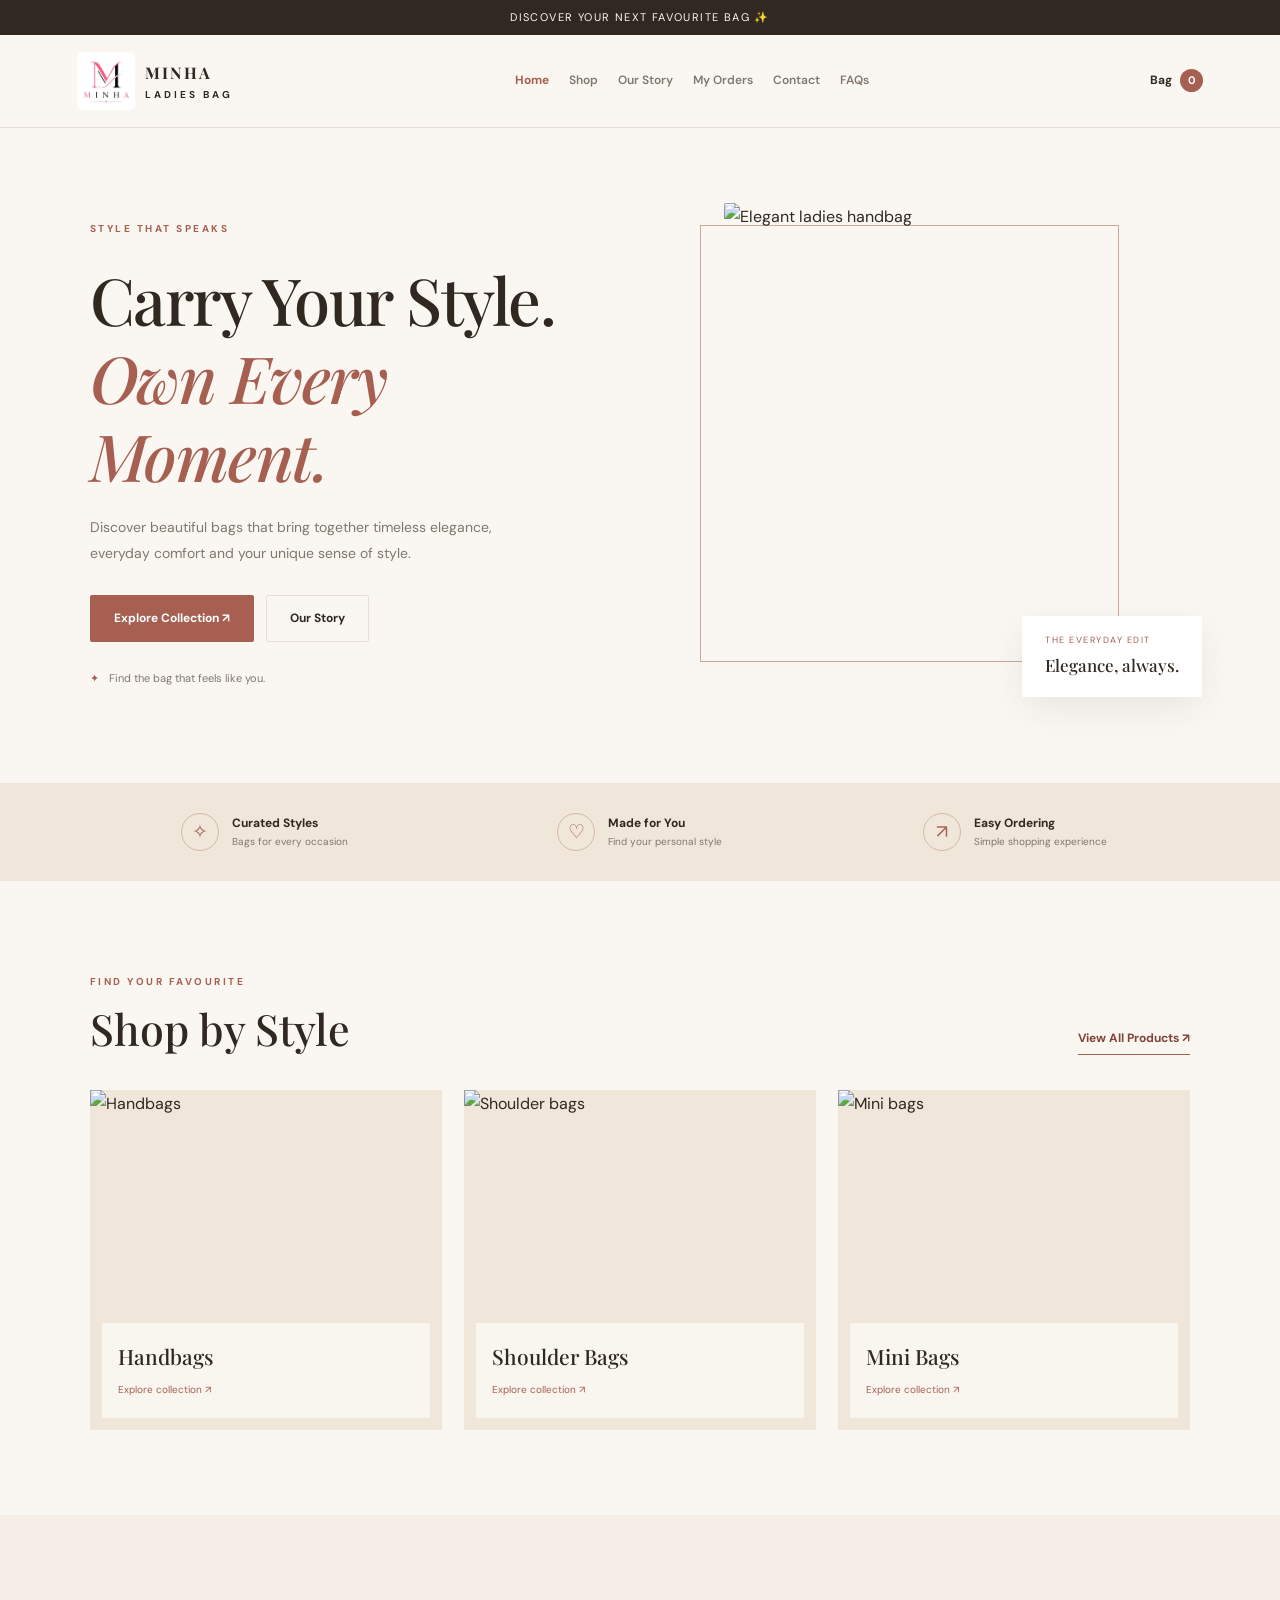
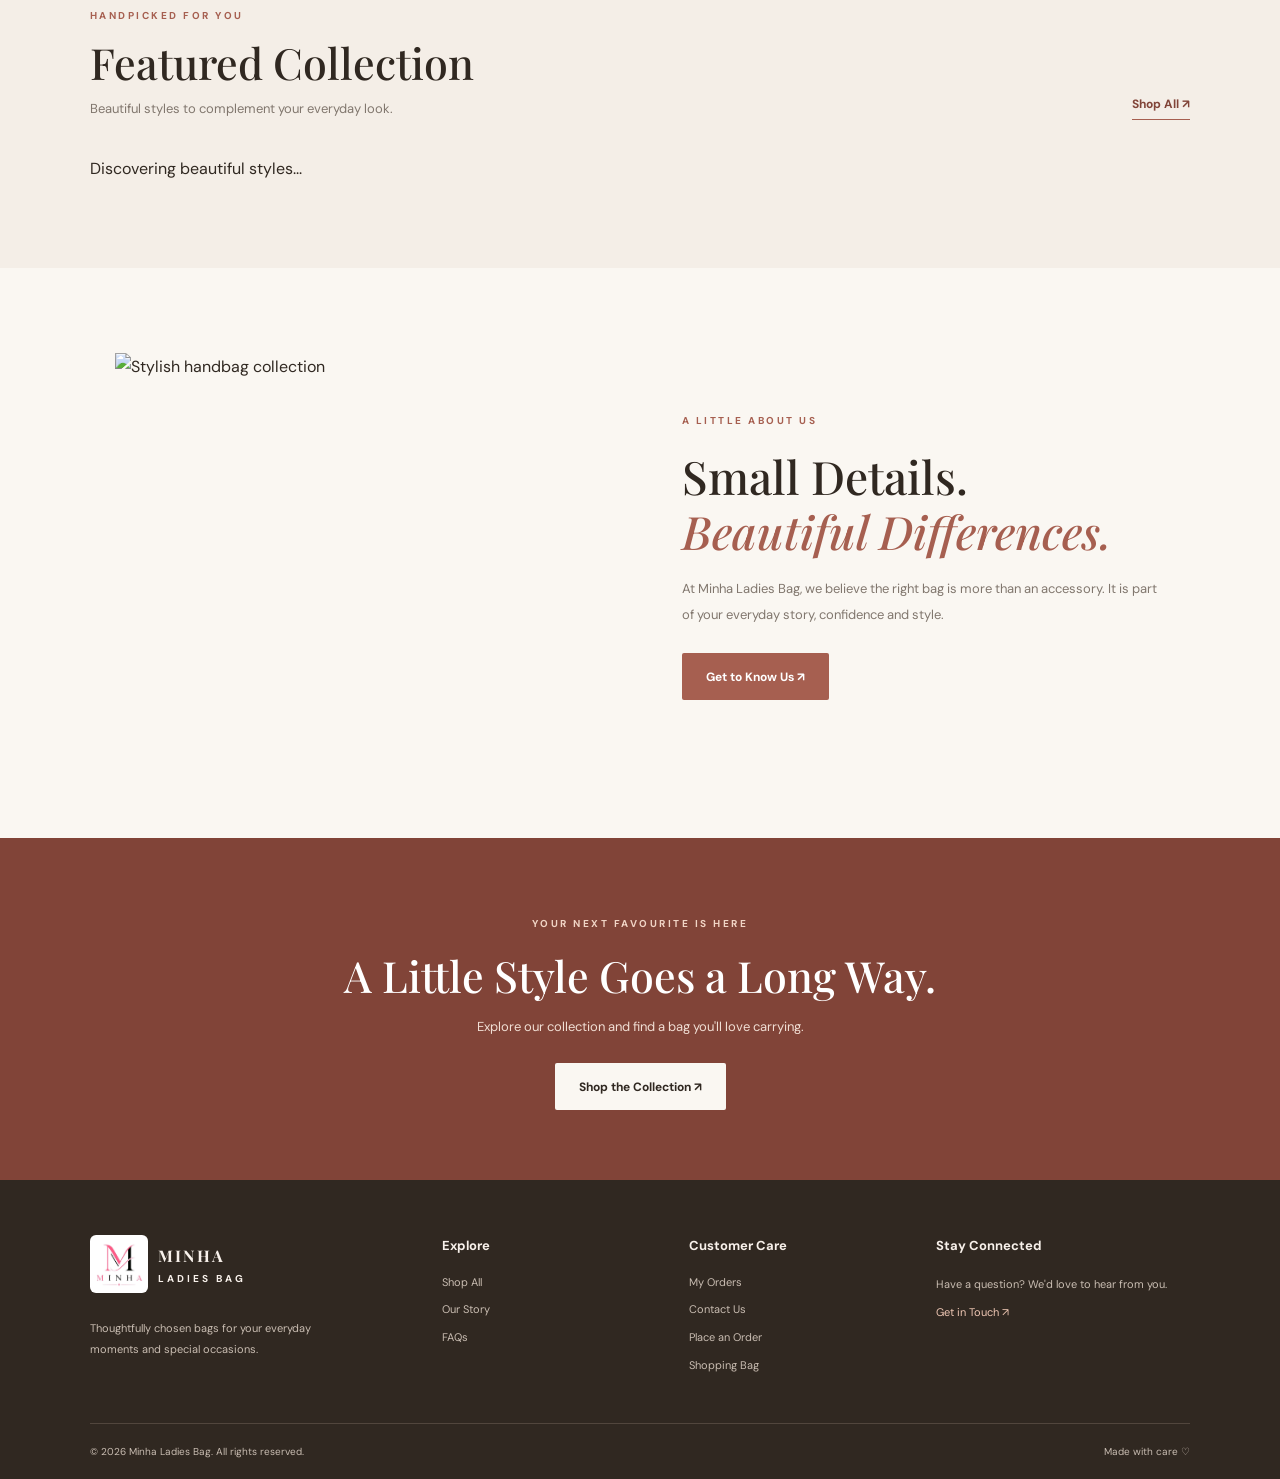
==== commit 1a689a66: "Update index.html" ====
--- a/index.html
+++ b/index.html
@@ -40,12 +40,19 @@
       letter-spacing: 3px;
     }
 
-    /* Navigation links */
-    .nav a {
+    /* Navigation: My Orders included */
+    #mainNav {
+      display: flex;
+      align-items: center;
+      gap: 20px;
+    }
+
+    #mainNav a {
       text-decoration: none;
-    }
-
-    .nav a.active {
+      white-space: nowrap;
+    }
+
+    #mainNav a.active {
       font-weight: 700;
     }
 
@@ -92,12 +99,18 @@
       text-decoration: none;
     }
 
-    .firebase-product-card .product-button:hover {
-      opacity: 0.88;
-    }
-
     .firebase-message {
       grid-column: 1 / -1;
+    }
+
+    @media (max-width: 900px) {
+      #mainNav {
+        gap: 12px;
+      }
+
+      #mainNav a {
+        font-size: 14px;
+      }
     }
 
     @media (max-width: 700px) {
@@ -109,15 +122,6 @@
       .brand-logo img {
         width: 46px;
         height: 46px;
-      }
-
-      .brand-name {
-        letter-spacing: 1px;
-      }
-
-      .brand-name small {
-        font-size: 9px;
-        letter-spacing: 2px;
       }
 
       .firebase-product-card {
@@ -169,7 +173,6 @@
 
   <main>
 
-    <!-- Hero section -->
     <section class="hero">
       <div class="hero-content">
         <span class="eyebrow">STYLE THAT SPEAKS</span>
@@ -201,7 +204,6 @@
       </div>
     </section>
 
-    <!-- Benefits -->
     <section class="benefits">
       <div class="benefit">
         <span class="benefit-icon">✧</span>
@@ -228,7 +230,6 @@
       </div>
     </section>
 
-    <!-- Categories -->
     <section class="section categories-section">
       <div class="section-heading">
         <div>
@@ -274,7 +275,6 @@
       </div>
     </section>
 
-    <!-- Featured products -->
     <section class="section featured-section">
       <div class="section-heading">
         <div>
@@ -290,7 +290,6 @@
       </div>
     </section>
 
-    <!-- Our story -->
     <section class="story-section">
       <div class="story-image">
         <img
@@ -310,7 +309,6 @@
       </div>
     </section>
 
-    <!-- Call to action -->
     <section class="cta-section">
       <span class="eyebrow">YOUR NEXT FAVOURITE IS HERE</span>
       <h2>A Little Style Goes a Long Way.</h2>
@@ -320,7 +318,6 @@
 
   </main>
 
-  <!-- Footer -->
   <footer class="footer">
     <div class="footer-main">
 
@@ -431,7 +428,6 @@
           price.className = "product-price";
 
           const amount = Number(product.price);
-
           price.textContent = Number.isFinite(amount)
             ? "৳" + amount.toLocaleString("en-BD")
             : "Price unavailable";
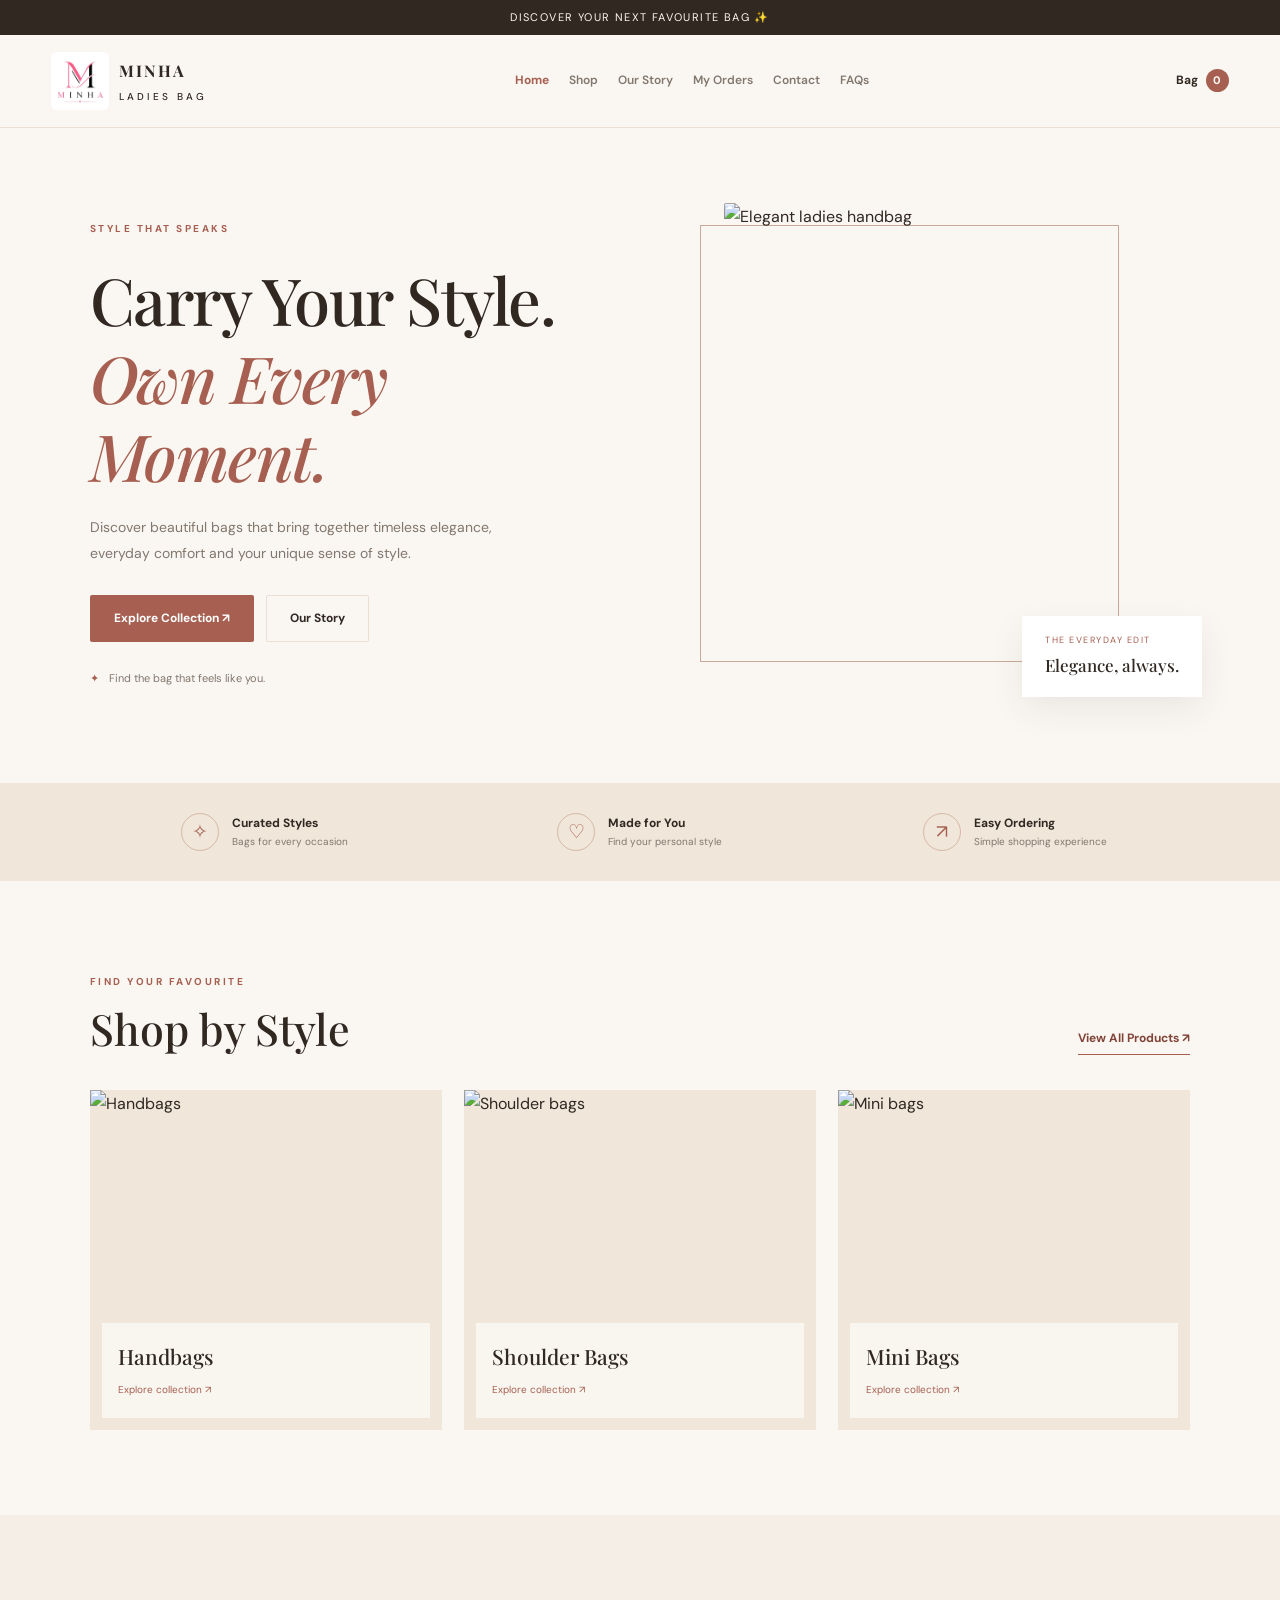
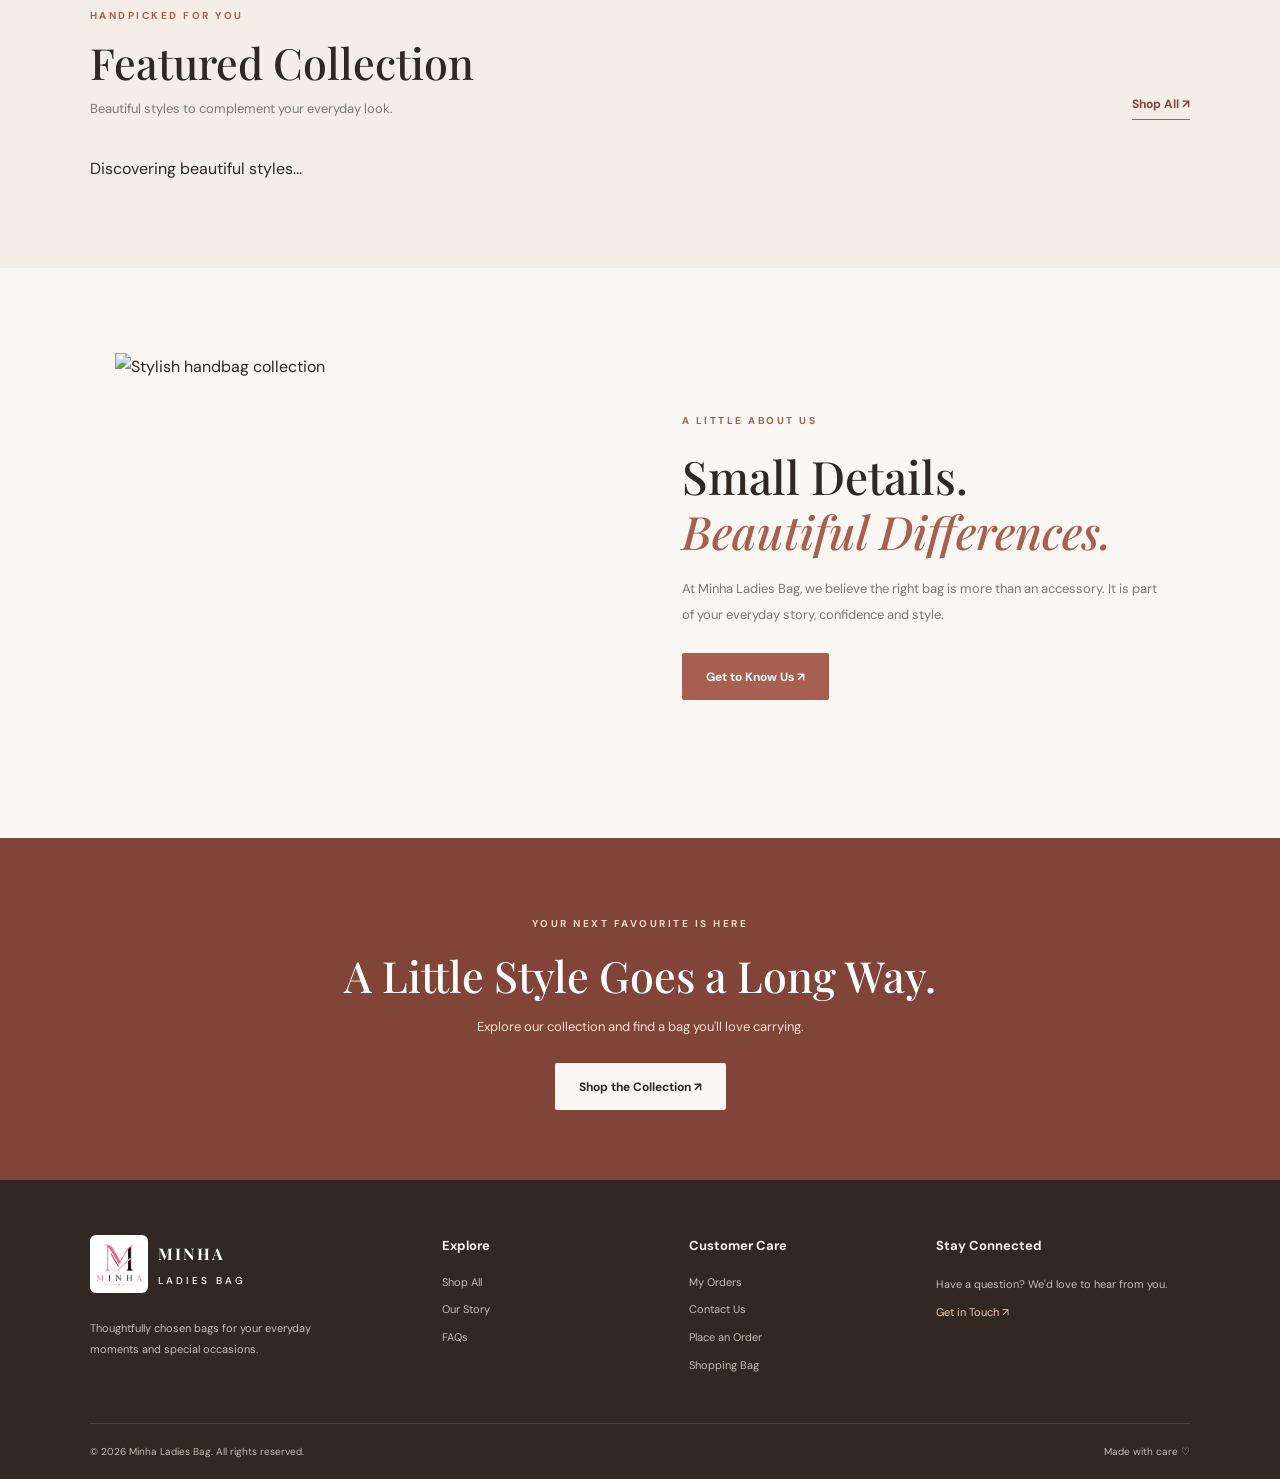
==== commit a5ee2dae: "Update index.html" ====
--- a/index.html
+++ b/index.html
@@ -18,6 +18,7 @@
       align-items: center;
       gap: 10px;
       text-decoration: none;
+      min-width: 0;
     }
 
     .brand-logo img {
@@ -25,6 +26,7 @@
       height: 58px;
       object-fit: contain;
       border-radius: 6px;
+      flex-shrink: 0;
     }
 
     .brand-name {
@@ -40,7 +42,7 @@
       letter-spacing: 3px;
     }
 
-    /* Navigation: My Orders included */
+    /* Desktop navigation */
     #mainNav {
       display: flex;
       align-items: center;
@@ -113,17 +115,73 @@
       }
     }
 
+    /* Mobile menu: #mainNav ID rules are explicitly overridden */
     @media (max-width: 700px) {
+      .header {
+        position: relative;
+        flex-wrap: wrap;
+      }
+
+      .brand-logo img {
+        width: 46px;
+        height: 46px;
+      }
+
+      .menu-toggle {
+        display: block;
+        margin-left: auto;
+        flex-shrink: 0;
+        cursor: pointer;
+        position: relative;
+        z-index: 1002;
+      }
+
+      #mainNav {
+        display: none;
+        position: absolute;
+        top: 100%;
+        left: 0;
+        right: 0;
+        width: 100%;
+        max-width: 100%;
+        box-sizing: border-box;
+        flex-basis: 100%;
+        flex-direction: column;
+        align-items: stretch;
+        justify-content: flex-start;
+        gap: 0;
+        margin: 0;
+        padding: 8px 0;
+        background: #faf7f2;
+        box-shadow: 0 8px 18px rgba(0, 0, 0, 0.12);
+        border-radius: 0 0 10px 10px;
+        max-height: calc(100vh - 100px);
+        max-height: calc(100dvh - 100px);
+        overflow-x: hidden;
+        overflow-y: auto;
+        z-index: 1001;
+      }
+
+      #mainNav.open {
+        display: flex;
+      }
+
+      #mainNav a {
+        display: block;
+        width: 100%;
+        box-sizing: border-box;
+        padding: 13px 18px;
+        white-space: normal;
+        overflow-wrap: anywhere;
+        text-align: left;
+        font-size: 15px;
+      }
+
       #featuredProducts {
         grid-template-columns: repeat(2, minmax(0, 1fr));
         gap: 12px;
       }
 
-      .brand-logo img {
-        width: 46px;
-        height: 46px;
-      }
-
       .firebase-product-card {
         padding: 8px;
       }
@@ -132,11 +190,31 @@
         font-size: 15px;
       }
     }
+
+    @media (max-width: 360px) {
+      .brand-logo {
+        gap: 6px;
+      }
+
+      .brand-name {
+        letter-spacing: 1px;
+        font-size: 14px;
+      }
+
+      .brand-name small {
+        font-size: 9px;
+        letter-spacing: 2px;
+      }
+
+      .brand-logo img {
+        width: 38px;
+        height: 38px;
+      }
+    }
   </style>
 </head>
 
 <body>
-
   <div class="announcement">
     Discover your next favourite bag ✨
   </div>
@@ -172,7 +250,6 @@
   </header>
 
   <main>
-
     <section class="hero">
       <div class="hero-content">
         <span class="eyebrow">STYLE THAT SPEAKS</span>
@@ -315,12 +392,10 @@
       <p>Explore our collection and find a bag you'll love carrying.</p>
       <a href="products.html" class="btn btn-light">Shop the Collection ↗</a>
     </section>
-
   </main>
 
   <footer class="footer">
     <div class="footer-main">
-
       <div class="footer-brand">
         <a href="index.html" class="brand-logo" aria-label="MINHA Home">
           <img src="IMG-20261021-WA0000.jpg" alt="MINHA Ladies Bag Logo">
@@ -352,7 +427,6 @@
         <p>Have a question? We'd love to hear from you.</p>
         <a href="contact.html" class="footer-contact">Get in Touch ↗</a>
       </div>
-
     </div>
 
     <div class="footer-bottom">
@@ -402,7 +476,6 @@
 
         snapshot.forEach((productDoc) => {
           const product = productDoc.data();
-
           const card = document.createElement("article");
           card.className = "firebase-product-card";
 
@@ -445,7 +518,6 @@
           card.append(image, name, price, stock, link);
           container.appendChild(card);
         });
-
       } catch (error) {
         console.error("Product loading error:", error);
         showMessage("Products could not load. Please refresh the page.");
@@ -454,6 +526,5 @@
 
     loadProducts();
   </script>
-
 </body>
 </html>
--- a/style.css
+++ b/style.css
@@ -39,7 +39,6 @@
 img {
   display: block;
   max-width: 100%;
-  width: 100%;
   object-fit: cover;
 }
 
@@ -86,22 +85,27 @@
 .header {
   position: sticky;
   top: 0;
-  z-index: 100;
+  z-index: 1000;
   display: flex;
   align-items: center;
   justify-content: space-between;
-  gap: 20px;
-  padding: 17px 6%;
-  background: rgba(250, 247, 242, 0.96);
+  gap: 18px;
+  padding: 17px 4%;
+  background: rgba(250, 247, 242, 0.97);
   border-bottom: 1px solid var(--border);
   backdrop-filter: blur(14px);
 }
 
-.logo {
+.logo,
+.brand-logo {
   display: inline-flex;
   align-items: center;
   gap: 10px;
   flex-shrink: 0;
+  text-decoration: none;
+}
+
+.logo {
   font-size: 15px;
   font-weight: 700;
   letter-spacing: 1.8px;
@@ -120,24 +124,47 @@
   border-radius: 50%;
 }
 
-.logo small {
+.logo small,
+.brand-name small {
   display: block;
   margin-top: 4px;
-  font-size: 8px;
-  letter-spacing: 3px;
+  font-family: var(--body-font);
+  font-size: 9px;
+  letter-spacing: 2px;
   font-weight: 500;
 }
+
+.brand-logo img {
+  width: 48px;
+  height: 48px;
+  object-fit: contain;
+  border-radius: 6px;
+}
+
+.brand-name {
+  font-family: var(--heading-font);
+  font-weight: 700;
+  letter-spacing: 2px;
+}
+
+/* Desktop Navigation */
 
 .nav {
   display: flex;
   align-items: center;
-  gap: 27px;
+  justify-content: center;
+  gap: clamp(10px, 1.5vw, 22px);
+  flex-wrap: nowrap;
+  min-width: 0;
 }
 
 .nav a {
+  display: inline-block;
+  flex-shrink: 0;
   color: var(--muted);
   font-size: 12px;
   font-weight: 600;
+  white-space: nowrap;
   transition: color 0.25s;
 }
 
@@ -150,6 +177,7 @@
   display: flex;
   align-items: center;
   gap: 8px;
+  flex-shrink: 0;
   font-size: 12px;
   font-weight: 700;
 }
@@ -346,6 +374,7 @@
 
 .hero-image > img {
   position: relative;
+  width: 100%;
   height: 470px;
   border-radius: 2px;
 }
@@ -429,6 +458,7 @@
 }
 
 .category-card img {
+  width: 100%;
   height: 340px;
   transition: transform 0.5s ease;
 }
@@ -479,6 +509,7 @@
 }
 
 .product-image img {
+  width: 100%;
   height: 260px;
   transition: transform 0.4s ease;
 }
@@ -543,6 +574,58 @@
   font-size: 13px;
 }
 
+/* Firebase featured products */
+
+#featuredProducts {
+  display: grid;
+  grid-template-columns: repeat(3, minmax(0, 1fr));
+  gap: 20px;
+}
+
+.firebase-product-card {
+  min-width: 0;
+  padding: 12px;
+  border: 1px solid var(--border);
+  border-radius: 12px;
+  background: white;
+  overflow: hidden;
+}
+
+.firebase-product-card img {
+  width: 100%;
+  aspect-ratio: 4 / 5;
+  object-fit: cover;
+  border-radius: 8px;
+  background: var(--cream);
+}
+
+.firebase-product-card h3 {
+  margin-top: 10px;
+  font-family: var(--heading-font);
+  font-size: 18px;
+  overflow-wrap: anywhere;
+}
+
+.firebase-product-card .product-price {
+  margin-top: 5px;
+  font-weight: 700;
+}
+
+.firebase-product-card .product-button {
+  display: inline-block;
+  margin-top: 10px;
+  padding: 10px 14px;
+  border-radius: 6px;
+  background: #e94f83;
+  color: white;
+  text-decoration: none;
+  font-size: 12px;
+}
+
+.firebase-message {
+  grid-column: 1 / -1;
+}
+
 /* Story */
 
 .story-section {
@@ -554,6 +637,7 @@
 }
 
 .story-image img {
+  width: 100%;
   height: 400px;
 }
 
@@ -608,7 +692,8 @@
   padding-bottom: 40px;
 }
 
-.footer-brand .logo {
+.footer-brand .logo,
+.footer-brand .brand-logo {
   color: white;
 }
 
@@ -653,7 +738,7 @@
   font-size: 10px;
 }
 
-/* General inner-page helpers */
+/* Inner pages */
 
 .page-heading {
   padding: 65px 7%;
@@ -748,6 +833,7 @@
 }
 
 .cart-item img {
+  width: 100%;
   height: 90px;
 }
 
@@ -820,21 +906,34 @@
   font-size: 12px;
 }
 
-/* Responsive tablet */
+/* Tablet */
 
 @media (max-width: 1000px) {
   .header {
-    padding-right: 4%;
-    padding-left: 4%;
-    gap: 14px;
+    padding-right: 3%;
+    padding-left: 3%;
+    gap: 12px;
+  }
+
+  .brand-logo img {
+    width: 42px;
+    height: 42px;
+  }
+
+  .brand-name {
+    letter-spacing: 1px;
+  }
+
+  .brand-name small {
+    letter-spacing: 1.5px;
   }
 
   .nav {
-    gap: 15px;
+    gap: 10px;
   }
 
   .nav a {
-    font-size: 11px;
+    font-size: 10px;
   }
 
   .hero {
@@ -869,9 +968,9 @@
   }
 }
 
-/* Responsive mobile */
-
-@media (max-width: 650px) {
+/* Mobile */
+
+@media (max-width: 700px) {
   .announcement {
     padding: 7px 10px;
     font-size: 9px;
@@ -879,55 +978,106 @@
   }
 
   .header {
+    position: sticky;
+    top: 0;
+    z-index: 1000;
+    display: flex;
+    flex-wrap: wrap;
+    align-items: center;
+    justify-content: space-between;
     padding: 13px 5%;
-    gap: 12px;
-  }
-
-  .logo {
+    gap: 10px;
+  }
+
+  .brand-logo {
     gap: 7px;
-    font-size: 12px;
+    min-width: 0;
+  }
+
+  .brand-logo img {
+    width: 42px;
+    height: 42px;
+  }
+
+  .brand-name {
+    font-size: 13px;
     letter-spacing: 1px;
   }
 
-  .logo-mark {
-    width: 34px;
-    height: 34px;
-    font-size: 21px;
-  }
-
-  .logo small {
-    font-size: 7px;
-    letter-spacing: 2px;
+  .brand-name small {
+    font-size: 8px;
+    letter-spacing: 1.5px;
   }
 
   .menu-toggle {
     display: block;
+    flex-shrink: 0;
     margin-left: auto;
-  }
-
+    padding: 6px;
+  }
+
+  /* Mobile menu: full screen width */
   .nav {
     position: absolute;
     top: 100%;
     right: 0;
     left: 0;
+    z-index: 1001;
+
     display: none;
     flex-direction: column;
     align-items: stretch;
+    justify-content: flex-start;
+
+    width: 100%;
+    min-width: 0;
+    max-width: 100%;
+    max-height: calc(100vh - 100px);
+    max-height: calc(100dvh - 100px);
+
+    overflow-y: auto;
+    overscroll-behavior: contain;
+
     gap: 0;
-    padding: 10px 5% 16px;
+    margin: 0;
+    padding: 8px 5% 16px;
+
+    box-sizing: border-box;
+    background: var(--bg);
     border-bottom: 1px solid var(--border);
-    background: var(--bg);
     box-shadow: var(--shadow);
   }
 
+  /* Keep script.js compatible with .nav.open */
   .nav.open {
     display: flex;
   }
 
   .nav a {
-    padding: 12px 5px;
+    display: block;
+    flex: 0 0 auto;
+    width: 100%;
+    min-width: 0;
+    padding: 13px 8px;
+
+    box-sizing: border-box;
     border-bottom: 1px solid var(--border);
+
+    color: var(--muted);
     font-size: 13px;
+    line-height: 1.6;
+    text-align: left;
+    white-space: normal;
+    overflow-wrap: anywhere;
+  }
+
+  .nav a:last-child {
+    border-bottom: 0;
+  }
+
+  .nav a:hover,
+  .nav a.active {
+    color: var(--accent);
   }
 
   .cart-link {
@@ -1023,6 +1173,19 @@
     gap: 22px 12px;
   }
 
+  #featuredProducts {
+    grid-template-columns: repeat(2, minmax(0, 1fr));
+    gap: 12px;
+  }
+
+  .firebase-product-card {
+    padding: 8px;
+  }
+
+  .firebase-product-card h3 {
+    font-size: 15px;
+  }
+
   .product-image img {
     height: 210px;
   }
@@ -1107,13 +1270,30 @@
 /* Small mobile */
 
 @media (max-width: 360px) {
-  .logo {
-    font-size: 10px;
-  }
-
-  .logo-mark {
-    width: 29px;
-    height: 29px;
+  .header {
+    gap: 7px;
+    padding-right: 4%;
+    padding-left: 4%;
+  }
+
+  .brand-logo img {
+    width: 34px;
+    height: 34px;
+  }
+
+  .brand-name {
+    font-size: 11px;
+    letter-spacing: 0.5px;
+  }
+
+  .brand-name small {
+    font-size: 7px;
+    letter-spacing: 1px;
+  }
+
+  .menu-toggle {
+    font-size: 23px;
+    padding: 6px;
   }
 
   .hero h1 {
@@ -1124,7 +1304,11 @@
     height: 175px;
   }
 
+  #featuredProducts {
+    grid-template-columns: repeat(2, minmax(0, 1fr));
+  }
+
   .footer-main {
     grid-template-columns: 1fr;
   }
-  }
+}
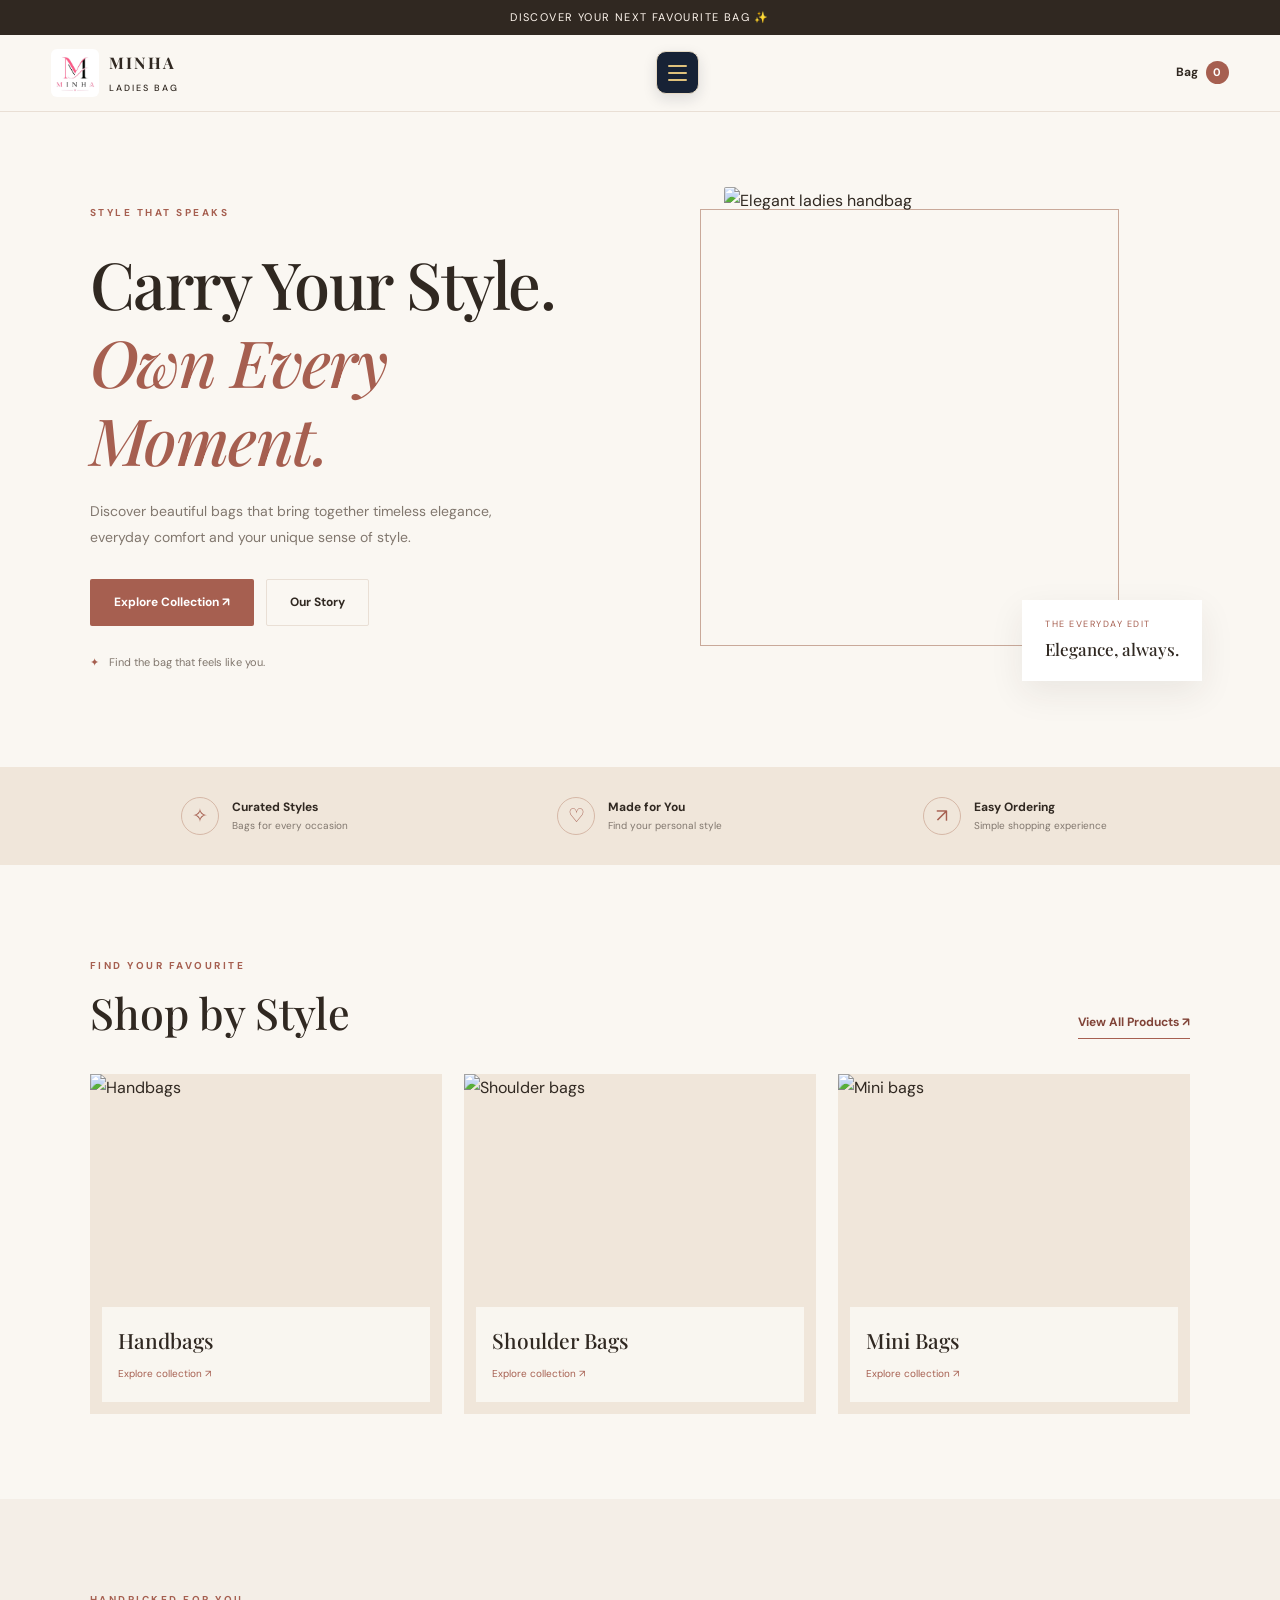
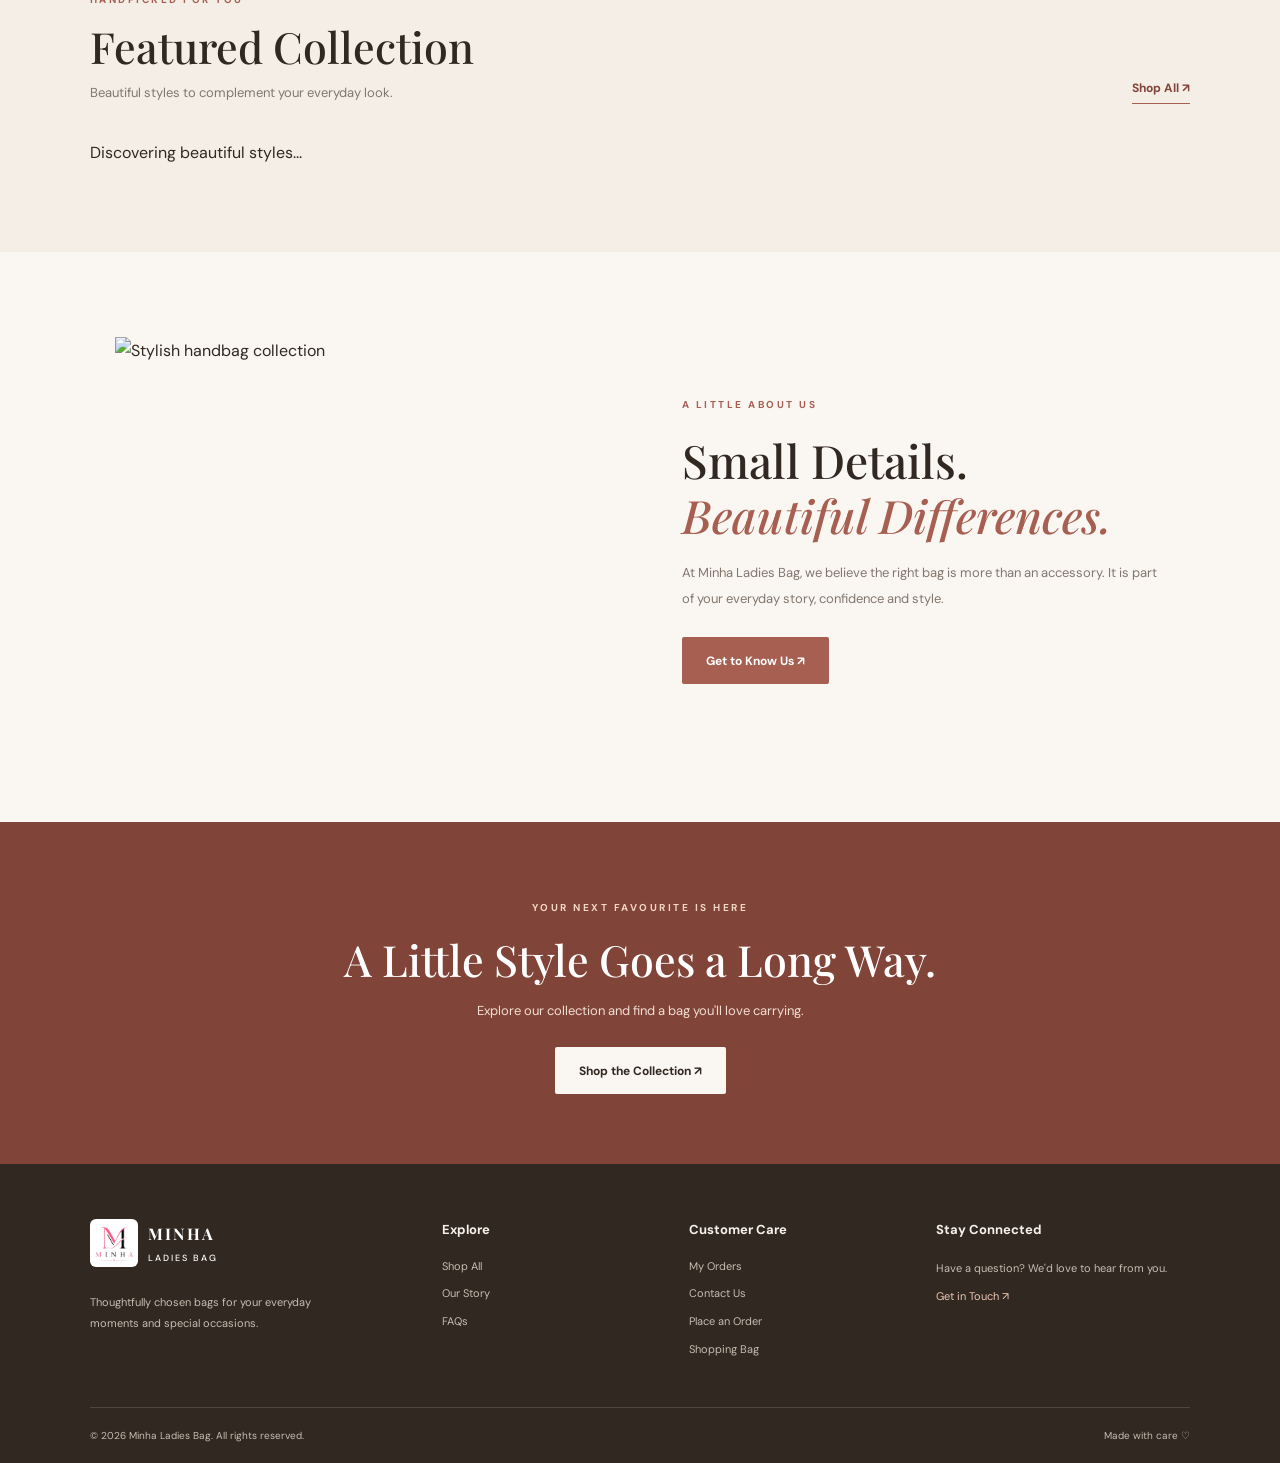
==== commit 8d822d7a: "Update index.html" ====
--- a/index.html
+++ b/index.html
@@ -3,7 +3,7 @@
 <head>
   <meta charset="UTF-8">
   <meta name="viewport" content="width=device-width, initial-scale=1.0">
-  <meta name="theme-color" content="#f8f1eb">
+  <meta name="theme-color" content="#172235">
   <title>Minha Ladies Bag | Elegant Bags for Every Day</title>
   <meta name="description" content="Discover elegant handbags, shoulder bags and stylish purses at Minha Ladies Bag.">
 
@@ -11,207 +11,6 @@
   <link rel="preconnect" href="https://fonts.googleapis.com">
   <link rel="preconnect" href="https://fonts.gstatic.com" crossorigin>
   <link href="https://fonts.googleapis.com/css2?family=DM+Sans:wght@400;500;600;700&family=Playfair+Display:wght@400;500;600;700&display=swap" rel="stylesheet">
-
-  <style>
-    .brand-logo {
-      display: inline-flex;
-      align-items: center;
-      gap: 10px;
-      text-decoration: none;
-      min-width: 0;
-    }
-
-    .brand-logo img {
-      width: 58px;
-      height: 58px;
-      object-fit: contain;
-      border-radius: 6px;
-      flex-shrink: 0;
-    }
-
-    .brand-name {
-      font-family: "Playfair Display", serif;
-      font-weight: 700;
-      letter-spacing: 2px;
-    }
-
-    .brand-name small {
-      display: block;
-      font-family: "DM Sans", sans-serif;
-      font-size: 10px;
-      letter-spacing: 3px;
-    }
-
-    /* Desktop navigation */
-    #mainNav {
-      display: flex;
-      align-items: center;
-      gap: 20px;
-    }
-
-    #mainNav a {
-      text-decoration: none;
-      white-space: nowrap;
-    }
-
-    #mainNav a.active {
-      font-weight: 700;
-    }
-
-    #featuredProducts {
-      display: grid;
-      grid-template-columns: repeat(3, minmax(0, 1fr));
-      gap: 20px;
-    }
-
-    .firebase-product-card {
-      min-width: 0;
-      padding: 12px;
-      border: 1px solid #eadfd9;
-      border-radius: 12px;
-      background: #fff;
-      overflow: hidden;
-    }
-
-    .firebase-product-card img {
-      display: block;
-      width: 100%;
-      aspect-ratio: 4 / 5;
-      object-fit: cover;
-      border-radius: 8px;
-      background: #f8f1eb;
-    }
-
-    .firebase-product-card h3 {
-      font-family: "Playfair Display", serif;
-      font-size: 18px;
-      overflow-wrap: anywhere;
-    }
-
-    .firebase-product-card .product-price {
-      font-weight: 700;
-    }
-
-    .firebase-product-card .product-button {
-      display: inline-block;
-      padding: 10px 14px;
-      border-radius: 6px;
-      background: #e94f83;
-      color: white;
-      text-decoration: none;
-    }
-
-    .firebase-message {
-      grid-column: 1 / -1;
-    }
-
-    @media (max-width: 900px) {
-      #mainNav {
-        gap: 12px;
-      }
-
-      #mainNav a {
-        font-size: 14px;
-      }
-    }
-
-    /* Mobile menu: #mainNav ID rules are explicitly overridden */
-    @media (max-width: 700px) {
-      .header {
-        position: relative;
-        flex-wrap: wrap;
-      }
-
-      .brand-logo img {
-        width: 46px;
-        height: 46px;
-      }
-
-      .menu-toggle {
-        display: block;
-        margin-left: auto;
-        flex-shrink: 0;
-        cursor: pointer;
-        position: relative;
-        z-index: 1002;
-      }
-
-      #mainNav {
-        display: none;
-        position: absolute;
-        top: 100%;
-        left: 0;
-        right: 0;
-        width: 100%;
-        max-width: 100%;
-        box-sizing: border-box;
-        flex-basis: 100%;
-        flex-direction: column;
-        align-items: stretch;
-        justify-content: flex-start;
-        gap: 0;
-        margin: 0;
-        padding: 8px 0;
-        background: #faf7f2;
-        box-shadow: 0 8px 18px rgba(0, 0, 0, 0.12);
-        border-radius: 0 0 10px 10px;
-        max-height: calc(100vh - 100px);
-        max-height: calc(100dvh - 100px);
-        overflow-x: hidden;
-        overflow-y: auto;
-        z-index: 1001;
-      }
-
-      #mainNav.open {
-        display: flex;
-      }
-
-      #mainNav a {
-        display: block;
-        width: 100%;
-        box-sizing: border-box;
-        padding: 13px 18px;
-        white-space: normal;
-        overflow-wrap: anywhere;
-        text-align: left;
-        font-size: 15px;
-      }
-
-      #featuredProducts {
-        grid-template-columns: repeat(2, minmax(0, 1fr));
-        gap: 12px;
-      }
-
-      .firebase-product-card {
-        padding: 8px;
-      }
-
-      .firebase-product-card h3 {
-        font-size: 15px;
-      }
-    }
-
-    @media (max-width: 360px) {
-      .brand-logo {
-        gap: 6px;
-      }
-
-      .brand-name {
-        letter-spacing: 1px;
-        font-size: 14px;
-      }
-
-      .brand-name small {
-        font-size: 9px;
-        letter-spacing: 2px;
-      }
-
-      .brand-logo img {
-        width: 38px;
-        height: 38px;
-      }
-    }
-  </style>
 </head>
 
 <body>
@@ -225,26 +24,67 @@
       <span class="brand-name">MINHA<small>LADIES BAG</small></span>
     </a>
 
-    <button
-      class="menu-toggle"
-      id="menuToggle"
-      aria-label="Toggle navigation"
-      aria-expanded="false"
-      aria-controls="mainNav"
-      type="button">
-      ☰
+    <button class="menu-toggle" id="menuToggle"
+      aria-label="Open navigation menu" aria-expanded="false"
+      aria-controls="mainNav" type="button">
+      <span></span><span></span><span></span>
     </button>
 
-    <nav class="nav" id="mainNav">
-      <a href="index.html" class="active">Home</a>
-      <a href="products.html">Shop</a>
-      <a href="about.html">Our Story</a>
-      <a href="my-orders.html">My Orders</a>
-      <a href="contact.html">Contact</a>
-      <a href="faq.html">FAQs</a>
+    <nav class="nav" id="mainNav" aria-label="Main navigation">
+      <div class="sidebar-heading">
+        <span class="sidebar-kicker">WELCOME TO</span>
+        <strong>MINHA <span>LADIES BAG</span></strong>
+        <button class="sidebar-close" id="sidebarClose"
+          type="button" aria-label="Close menu">×</button>
+      </div>
+
+      <span class="sidebar-label">SHOPPING</span>
+      <a href="index.html" class="nav-item active">
+        <span class="nav-icon">⌂</span><span>Home</span>
+      </a>
+      <a href="products.html" class="nav-item">
+        <span class="nav-icon">♧</span><span>Shop / Products</span>
+      </a>
+      <a href="products.html?category=handbags" class="nav-item">
+        <span class="nav-icon">◇</span><span>Handbags</span>
+      </a>
+      <a href="products.html?category=shoulder" class="nav-item">
+        <span class="nav-icon">▱</span><span>Shoulder Bags</span>
+      </a>
+      <a href="cart.html" class="nav-item">
+        <span class="nav-icon">🛍</span><span>My Cart</span>
+        <span class="nav-badge" id="sidebarCartCount">0</span>
+      </a>
+      <a href="my-orders.html" class="nav-item">
+        <span class="nav-icon">▤</span><span>My Orders</span>
+      </a>
+
+      <span class="sidebar-label">INFORMATION</span>
+      <a href="about.html" class="nav-item">
+        <span class="nav-icon">♡</span><span>Our Story</span>
+      </a>
+      <a href="contact.html" class="nav-item">
+        <span class="nav-icon">✉</span><span>Contact Us</span>
+      </a>
+      <a href="faq.html" class="nav-item">
+        <span class="nav-icon">?</span><span>FAQs</span>
+      </a>
+
+      <div class="sidebar-bottom">
+        <span class="sidebar-label">STORE MANAGEMENT</span>
+        <a href="admin.html" class="nav-item admin-nav-item">
+          <span class="nav-icon">♙</span>
+          <span>Admin Login</span>
+          <span class="admin-arrow">↗</span>
+        </a>
+        <p>Elegant bags for your everyday moments.</p>
+      </div>
     </nav>
 
-    <a href="cart.html" class="cart-link">
+    <button class="sidebar-overlay" id="sidebarOverlay"
+      type="button" aria-label="Close navigation menu" tabindex="-1"></button>
+
+    <a href="cart.html" class="cart-link" aria-label="Shopping bag">
       Bag <span class="cart-count" id="cartCount">0</span>
     </a>
   </header>
@@ -258,22 +98,17 @@
           Discover beautiful bags that bring together timeless
           elegance, everyday comfort and your unique sense of style.
         </p>
-
         <div class="hero-buttons">
           <a href="products.html" class="btn btn-primary">Explore Collection ↗</a>
           <a href="about.html" class="btn btn-outline">Our Story</a>
         </div>
-
-        <div class="hero-note">
-          <span>✦</span> Find the bag that feels like you.
-        </div>
+        <div class="hero-note"><span>✦</span> Find the bag that feels like you.</div>
       </div>
 
       <div class="hero-image">
         <img
           src="https://images.unsplash.com/photo-1584917865442-de89df76afd3?auto=format&fit=crop&w=1000&q=85"
-          alt="Elegant ladies handbag"
-          fetchpriority="high">
+          alt="Elegant ladies handbag" fetchpriority="high">
         <div class="image-label">
           <span>THE EVERYDAY EDIT</span>
           <strong>Elegance, always.</strong>
@@ -284,26 +119,15 @@
     <section class="benefits">
       <div class="benefit">
         <span class="benefit-icon">✧</span>
-        <div>
-          <h3>Curated Styles</h3>
-          <p>Bags for every occasion</p>
-        </div>
-      </div>
-
+        <div><h3>Curated Styles</h3><p>Bags for every occasion</p></div>
+      </div>
       <div class="benefit">
         <span class="benefit-icon">♡</span>
-        <div>
-          <h3>Made for You</h3>
-          <p>Find your personal style</p>
-        </div>
-      </div>
-
+        <div><h3>Made for You</h3><p>Find your personal style</p></div>
+      </div>
       <div class="benefit">
         <span class="benefit-icon">↗</span>
-        <div>
-          <h3>Easy Ordering</h3>
-          <p>Simple shopping experience</p>
-        </div>
+        <div><h3>Easy Ordering</h3><p>Simple shopping experience</p></div>
       </div>
     </section>
 
@@ -318,36 +142,16 @@
 
       <div class="category-grid">
         <a href="products.html?category=handbags" class="category-card">
-          <img
-            src="https://images.unsplash.com/photo-1584917865442-de89df76afd3?auto=format&fit=crop&w=700&q=80"
-            alt="Handbags"
-            loading="lazy">
-          <div class="category-info">
-            <h3>Handbags</h3>
-            <span>Explore collection ↗</span>
-          </div>
-        </a>
-
+          <img src="https://images.unsplash.com/photo-1584917865442-de89df76afd3?auto=format&fit=crop&w=700&q=80" alt="Handbags" loading="lazy">
+          <div class="category-info"><h3>Handbags</h3><span>Explore collection ↗</span></div>
+        </a>
         <a href="products.html?category=shoulder" class="category-card">
-          <img
-            src="https://images.unsplash.com/photo-1590874103328-eac38a683ce7?auto=format&fit=crop&w=700&q=80"
-            alt="Shoulder bags"
-            loading="lazy">
-          <div class="category-info">
-            <h3>Shoulder Bags</h3>
-            <span>Explore collection ↗</span>
-          </div>
-        </a>
-
+          <img src="https://images.unsplash.com/photo-1590874103328-eac38a683ce7?auto=format&fit=crop&w=700&q=80" alt="Shoulder bags" loading="lazy">
+          <div class="category-info"><h3>Shoulder Bags</h3><span>Explore collection ↗</span></div>
+        </a>
         <a href="products.html?category=mini" class="category-card">
-          <img
-            src="https://images.unsplash.com/photo-1566150905458-1bf1fc113f0d?auto=format&fit=crop&w=700&q=80"
-            alt="Mini bags"
-            loading="lazy">
-          <div class="category-info">
-            <h3>Mini Bags</h3>
-            <span>Explore collection ↗</span>
-          </div>
+          <img src="https://images.unsplash.com/photo-1566150905458-1bf1fc113f0d?auto=format&fit=crop&w=700&q=80" alt="Mini bags" loading="lazy">
+          <div class="category-info"><h3>Mini Bags</h3><span>Explore collection ↗</span></div>
         </a>
       </div>
     </section>
@@ -361,7 +165,6 @@
         </div>
         <a href="products.html" class="text-link">Shop All ↗</a>
       </div>
-
       <div id="featuredProducts" aria-live="polite">
         <p class="firebase-message">Discovering beautiful styles...</p>
       </div>
@@ -369,12 +172,8 @@
 
     <section class="story-section">
       <div class="story-image">
-        <img
-          src="https://images.unsplash.com/photo-1548036328-c9fa89d128fa?auto=format&fit=crop&w=900&q=85"
-          alt="Stylish handbag collection"
-          loading="lazy">
-      </div>
-
+        <img src="https://images.unsplash.com/photo-1548036328-c9fa89d128fa?auto=format&fit=crop&w=900&q=85" alt="Stylish handbag collection" loading="lazy">
+      </div>
       <div class="story-content">
         <span class="eyebrow">A LITTLE ABOUT US</span>
         <h2>Small Details.<br><span>Beautiful Differences.</span></h2>
@@ -401,19 +200,14 @@
           <img src="IMG-20261021-WA0000.jpg" alt="MINHA Ladies Bag Logo">
           <span class="brand-name">MINHA<small>LADIES BAG</small></span>
         </a>
-        <p>
-          Thoughtfully chosen bags for your everyday moments
-          and special occasions.
-        </p>
-      </div>
-
+        <p>Thoughtfully chosen bags for your everyday moments and special occasions.</p>
+      </div>
       <div class="footer-column">
         <h3>Explore</h3>
         <a href="products.html">Shop All</a>
         <a href="about.html">Our Story</a>
         <a href="faq.html">FAQs</a>
       </div>
-
       <div class="footer-column">
         <h3>Customer Care</h3>
         <a href="my-orders.html">My Orders</a>
@@ -421,14 +215,12 @@
         <a href="checkout.html">Place an Order</a>
         <a href="cart.html">Shopping Bag</a>
       </div>
-
       <div class="footer-column">
         <h3>Stay Connected</h3>
         <p>Have a question? We'd love to hear from you.</p>
         <a href="contact.html" class="footer-contact">Get in Touch ↗</a>
       </div>
     </div>
-
     <div class="footer-bottom">
       <p>© <span id="currentYear">2026</span> Minha Ladies Bag. All rights reserved.</p>
       <p>Made with care ♡</p>
@@ -436,6 +228,69 @@
   </footer>
 
   <script src="script.js"></script>
+
+  <script>
+    (() => {
+      const toggle = document.getElementById("menuToggle");
+      const nav = document.getElementById("mainNav");
+      const overlay = document.getElementById("sidebarOverlay");
+      const closeButton = document.getElementById("sidebarClose");
+
+      function openMenu() {
+        nav.classList.add("open");
+        overlay.classList.add("visible");
+        document.body.classList.add("sidebar-open");
+        toggle.setAttribute("aria-expanded", "true");
+        toggle.setAttribute("aria-label", "Close navigation menu");
+      }
+
+      function closeMenu() {
+        nav.classList.remove("open");
+        overlay.classList.remove("visible");
+        document.body.classList.remove("sidebar-open");
+        toggle.setAttribute("aria-expanded", "false");
+        toggle.setAttribute("aria-label", "Open navigation menu");
+      }
+
+      toggle.addEventListener("click", () => {
+        nav.classList.contains("open") ? closeMenu() : openMenu();
+      });
+
+      closeButton.addEventListener("click", closeMenu);
+      overlay.addEventListener("click", closeMenu);
+
+      nav.querySelectorAll("a").forEach(link => {
+        link.addEventListener("click", closeMenu);
+      });
+
+      document.addEventListener("keydown", event => {
+        if (event.key === "Escape") closeMenu();
+      });
+
+      window.addEventListener("resize", () => {
+        if (window.innerWidth > 700) closeMenu();
+      });
+
+      // Keep the shopping bag count in sync with the existing cart.
+      function updateCartCount() {
+        try {
+          const cart = JSON.parse(localStorage.getItem("minhaLadiesBagCart") || "[]");
+          const count = Array.isArray(cart)
+            ? cart.reduce((sum, item) => sum + Math.max(0, Number(item.quantity) || 0), 0)
+            : 0;
+          document.getElementById("cartCount").textContent = count;
+          document.getElementById("sidebarCartCount").textContent = count;
+        } catch {
+          document.getElementById("cartCount").textContent = "0";
+          document.getElementById("sidebarCartCount").textContent = "0";
+        }
+      }
+
+      updateCartCount();
+      window.addEventListener("storage", updateCartCount);
+      window.addEventListener("pageshow", updateCartCount);
+    })();
+  </script>
 
   <script type="module">
     import { db } from "./firebase-config.js";
@@ -450,11 +305,9 @@
 
     function showMessage(message) {
       container.replaceChildren();
-
       const paragraph = document.createElement("p");
       paragraph.className = "firebase-message";
       paragraph.textContent = message;
-
       container.appendChild(paragraph);
     }
 
@@ -464,7 +317,6 @@
           collection(db, "products"),
           where("active", "==", true)
         );
-
         const snapshot = await getDocs(productsQuery);
 
         if (snapshot.empty) {
@@ -474,7 +326,7 @@
 
         container.replaceChildren();
 
-        snapshot.forEach((productDoc) => {
+        snapshot.forEach(productDoc => {
           const product = productDoc.data();
           const card = document.createElement("article");
           card.className = "firebase-product-card";
@@ -482,13 +334,8 @@
           const image = document.createElement("img");
           image.alt = product.name || "MINHA handbag";
           image.loading = "lazy";
-
-          if (product.imageUrl) {
-            image.src = product.imageUrl;
-          } else {
-            image.alt = "Product image unavailable";
-          }
-
+          if (product.imageUrl) image.src = product.imageUrl;
+          else image.alt = "Product image unavailable";
           image.addEventListener("error", () => {
             image.removeAttribute("src");
             image.alt = "Product image unavailable";
@@ -499,16 +346,13 @@
 
           const price = document.createElement("p");
           price.className = "product-price";
-
           const amount = Number(product.price);
           price.textContent = Number.isFinite(amount)
             ? "৳" + amount.toLocaleString("en-BD")
             : "Price unavailable";
 
           const stock = document.createElement("p");
-          stock.textContent = Number(product.stock) > 0
-            ? "In Stock"
-            : "Out of Stock";
+          stock.textContent = Number(product.stock) > 0 ? "In Stock" : "Out of Stock";
 
           const link = document.createElement("a");
           link.className = "product-button";
--- a/style.css
+++ b/style.css
@@ -1,6 +1,6 @@
 /* ========================================
    MINHA LADIES BAG
-   Main Stylesheet
+   Premium Store + Navy Gold Sidebar
 ======================================== */
 
 :root {
@@ -12,1303 +12,1107 @@
   --text: #302821;
   --muted: #81776e;
   --border: #e9dfd5;
+  --navy: #172235;
+  --navy-light: #202e44;
+  --gold: #dfc17b;
   --heading-font: "Playfair Display", Georgia, serif;
   --body-font: "DM Sans", Arial, sans-serif;
-  --shadow: 0 12px 35px rgba(48, 40, 33, 0.08);
-}
-
-* {
-  margin: 0;
-  padding: 0;
-  box-sizing: border-box;
-}
+  --shadow: 0 12px 35px rgba(48,40,33,.08);
+}
+
+* { margin:0; padding:0; box-sizing:border-box; }
 
 html {
-  scroll-behavior: smooth;
-  scroll-padding-top: 90px;
+  scroll-behavior:smooth;
+  scroll-padding-top:90px;
 }
 
 body {
-  background: var(--bg);
-  color: var(--text);
-  font-family: var(--body-font);
-  line-height: 1.7;
-  overflow-x: hidden;
-}
-
-img {
-  display: block;
-  max-width: 100%;
-  object-fit: cover;
-}
-
-a {
-  color: inherit;
-  text-decoration: none;
-}
-
-button,
-input,
-select,
-textarea {
-  font: inherit;
-}
-
-button,
-a {
-  -webkit-tap-highlight-color: transparent;
-}
-
-button {
-  cursor: pointer;
-}
-
-::selection {
-  background: var(--accent);
-  color: white;
-}
+  background:var(--bg);
+  color:var(--text);
+  font-family:var(--body-font);
+  line-height:1.7;
+  overflow-x:hidden;
+}
+
+body.sidebar-open { overflow:hidden; }
+
+img { display:block; max-width:100%; object-fit:cover; }
+a { color:inherit; text-decoration:none; }
+button,input,select,textarea { font:inherit; }
+button,a { -webkit-tap-highlight-color:transparent; }
+button { cursor:pointer; }
+::selection { background:var(--accent); color:white; }
 
 /* Announcement */
 
 .announcement {
-  background: var(--text);
-  color: #fff7ef;
-  text-align: center;
-  padding: 8px 15px;
-  font-size: 11px;
-  letter-spacing: 1.4px;
-  text-transform: uppercase;
+  background:var(--text);
+  color:#fff7ef;
+  text-align:center;
+  padding:8px 15px;
+  font-size:11px;
+  letter-spacing:1.4px;
+  text-transform:uppercase;
 }
 
 /* Header */
 
 .header {
-  position: sticky;
-  top: 0;
-  z-index: 1000;
-  display: flex;
-  align-items: center;
-  justify-content: space-between;
-  gap: 18px;
-  padding: 17px 4%;
-  background: rgba(250, 247, 242, 0.97);
-  border-bottom: 1px solid var(--border);
-  backdrop-filter: blur(14px);
-}
-
-.logo,
-.brand-logo {
-  display: inline-flex;
-  align-items: center;
-  gap: 10px;
-  flex-shrink: 0;
-  text-decoration: none;
+  position:sticky;
+  top:0;
+  z-index:1000;
+  display:flex;
+  align-items:center;
+  justify-content:space-between;
+  gap:18px;
+  padding:14px 4%;
+  background:rgba(250,247,242,.97);
+  border-bottom:1px solid var(--border);
+  backdrop-filter:blur(14px);
+}
+
+.logo,.brand-logo {
+  display:inline-flex;
+  align-items:center;
+  gap:10px;
+  flex-shrink:0;
+  text-decoration:none;
 }
 
 .logo {
-  font-size: 15px;
-  font-weight: 700;
-  letter-spacing: 1.8px;
-  line-height: 1.3;
+  font-size:15px;
+  font-weight:700;
+  letter-spacing:1.8px;
+  line-height:1.3;
 }
 
 .logo-mark {
-  width: 38px;
-  height: 38px;
-  display: grid;
-  place-items: center;
-  background: var(--accent);
-  color: white;
-  font-family: var(--heading-font);
-  font-size: 24px;
-  border-radius: 50%;
-}
-
-.logo small,
-.brand-name small {
-  display: block;
-  margin-top: 4px;
-  font-family: var(--body-font);
-  font-size: 9px;
-  letter-spacing: 2px;
-  font-weight: 500;
+  width:38px;
+  height:38px;
+  display:grid;
+  place-items:center;
+  background:var(--accent);
+  color:white;
+  font-family:var(--heading-font);
+  font-size:24px;
+  border-radius:50%;
+}
+
+.logo small,.brand-name small {
+  display:block;
+  margin-top:4px;
+  font-family:var(--body-font);
+  font-size:9px;
+  letter-spacing:2px;
+  font-weight:500;
 }
 
 .brand-logo img {
-  width: 48px;
-  height: 48px;
-  object-fit: contain;
-  border-radius: 6px;
+  width:48px;
+  height:48px;
+  object-fit:contain;
+  border-radius:6px;
 }
 
 .brand-name {
-  font-family: var(--heading-font);
-  font-weight: 700;
-  letter-spacing: 2px;
-}
-
-/* Desktop Navigation */
+  font-family:var(--heading-font);
+  font-weight:700;
+  letter-spacing:2px;
+}
+
+/* Menu Toggle */
+
+.menu-toggle {
+  width:43px;
+  height:43px;
+  display:flex;
+  flex-direction:column;
+  align-items:center;
+  justify-content:center;
+  gap:5px;
+  flex-shrink:0;
+  border:1px solid #e6d9c3;
+  border-radius:10px;
+  background:var(--navy);
+  box-shadow:0 5px 14px rgba(23,34,53,.13);
+  transition:background .25s,transform .25s;
+}
+
+.menu-toggle:hover {
+  background:var(--navy-light);
+  transform:translateY(-1px);
+}
+
+.menu-toggle span {
+  display:block;
+  width:19px;
+  height:2px;
+  border-radius:4px;
+  background:var(--gold);
+  transition:transform .25s,opacity .25s;
+}
+
+.menu-toggle[aria-expanded="true"] span:first-child {
+  transform:translateY(7px) rotate(45deg);
+}
+
+.menu-toggle[aria-expanded="true"] span:nth-child(2) {
+  opacity:0;
+}
+
+.menu-toggle[aria-expanded="true"] span:last-child {
+  transform:translateY(-7px) rotate(-45deg);
+}
+
+/* Shopping Bag */
+
+.cart-link {
+  display:flex;
+  align-items:center;
+  gap:8px;
+  flex-shrink:0;
+  font-size:12px;
+  font-weight:700;
+}
+
+.cart-count {
+  display:grid;
+  place-items:center;
+  min-width:23px;
+  height:23px;
+  padding:0 5px;
+  background:var(--accent);
+  color:white;
+  border-radius:50%;
+  font-size:11px;
+}
+
+/* Stylish Sidebar */
 
 .nav {
-  display: flex;
-  align-items: center;
-  justify-content: center;
-  gap: clamp(10px, 1.5vw, 22px);
-  flex-wrap: nowrap;
-  min-width: 0;
-}
-
-.nav a {
-  display: inline-block;
-  flex-shrink: 0;
-  color: var(--muted);
-  font-size: 12px;
-  font-weight: 600;
-  white-space: nowrap;
-  transition: color 0.25s;
-}
-
-.nav a:hover,
-.nav a.active {
-  color: var(--accent);
-}
-
-.cart-link {
-  display: flex;
-  align-items: center;
-  gap: 8px;
-  flex-shrink: 0;
-  font-size: 12px;
-  font-weight: 700;
-}
-
-.cart-count {
-  display: grid;
-  place-items: center;
-  min-width: 23px;
-  height: 23px;
-  padding: 0 5px;
-  background: var(--accent);
-  color: white;
-  border-radius: 50%;
-  font-size: 11px;
-}
-
-.menu-toggle {
-  display: none;
-  border: 0;
-  background: transparent;
-  color: var(--text);
-  font-size: 25px;
-  line-height: 1;
+  position:fixed;
+  top:0;
+  bottom:0;
+  left:0;
+  z-index:1200;
+  display:flex;
+  flex-direction:column;
+  align-items:stretch;
+  gap:5px;
+  width:300px;
+  max-width:86vw;
+  padding:25px 18px 20px;
+  overflow-x:hidden;
+  overflow-y:auto;
+  overscroll-behavior:contain;
+  background:var(--navy);
+  color:#f8f5ee;
+  box-shadow:12px 0 45px rgba(0,0,0,.18);
+  transform:translateX(-105%);
+  visibility:hidden;
+  transition:transform .3s ease,visibility .3s ease;
+}
+
+.nav.open {
+  transform:translateX(0);
+  visibility:visible;
+}
+
+.sidebar-heading {
+  position:relative;
+  display:flex;
+  flex-direction:column;
+  gap:5px;
+  padding:10px 40px 23px 10px;
+  margin-bottom:8px;
+  border-bottom:1px solid rgba(223,193,123,.25);
+}
+
+.sidebar-kicker {
+  color:var(--gold);
+  font-size:9px;
+  letter-spacing:2.5px;
+}
+
+.sidebar-heading strong {
+  font-family:var(--heading-font);
+  font-size:24px;
+  letter-spacing:2px;
+  line-height:1.4;
+}
+
+.sidebar-heading strong span {
+  display:block;
+  color:var(--gold);
+  font-family:var(--body-font);
+  font-size:10px;
+  font-weight:500;
+  letter-spacing:4px;
+}
+
+.sidebar-close {
+  position:absolute;
+  top:8px;
+  right:0;
+  width:34px;
+  height:34px;
+  border:1px solid rgba(223,193,123,.3);
+  border-radius:9px;
+  background:rgba(255,255,255,.05);
+  color:var(--gold);
+  font-size:25px;
+  line-height:1;
+}
+
+.sidebar-close:hover {
+  background:rgba(223,193,123,.15);
+}
+
+.sidebar-label {
+  display:block;
+  margin:13px 10px 5px;
+  color:#aab4c4;
+  font-size:9px;
+  font-weight:700;
+  letter-spacing:2px;
+}
+
+.nav-item {
+  position:relative;
+  display:flex;
+  align-items:center;
+  gap:13px;
+  width:100%;
+  min-height:45px;
+  padding:10px 12px;
+  border:1px solid transparent;
+  border-radius:9px;
+  color:#d5dce6;
+  font-size:12px;
+  font-weight:500;
+  line-height:1.5;
+  transition:background .2s,color .2s,border-color .2s;
+}
+
+.nav-item:hover {
+  background:rgba(255,255,255,.07);
+  color:#fff;
+}
+
+.nav-item.active {
+  border-color:rgba(223,193,123,.2);
+  background:linear-gradient(100deg,rgba(223,193,123,.18),rgba(223,193,123,.04));
+  color:var(--gold);
+}
+
+.nav-icon {
+  display:grid;
+  place-items:center;
+  flex-shrink:0;
+  width:27px;
+  height:27px;
+  border:1px solid rgba(223,193,123,.2);
+  border-radius:8px;
+  color:var(--gold);
+  font-size:17px;
+  line-height:1;
+}
+
+.nav-badge {
+  display:grid;
+  place-items:center;
+  min-width:21px;
+  height:21px;
+  margin-left:auto;
+  padding:0 5px;
+  border-radius:20px;
+  background:var(--gold);
+  color:var(--navy);
+  font-size:10px;
+  font-weight:700;
+}
+
+.sidebar-bottom {
+  margin-top:auto;
+  padding-top:15px;
+  border-top:1px solid rgba(223,193,123,.2);
+}
+
+.admin-nav-item {
+  margin-top:8px;
+  border-color:rgba(223,193,123,.35);
+  background:rgba(223,193,123,.09);
+  color:var(--gold);
+}
+
+.admin-nav-item:hover {
+  border-color:var(--gold);
+  background:rgba(223,193,123,.17);
+  color:#fff1c9;
+}
+
+.admin-arrow {
+  margin-left:auto;
+  color:var(--gold);
+  font-size:16px;
+}
+
+.sidebar-bottom > p {
+  margin:14px 8px 0;
+  color:#aab4c4;
+  font-size:10px;
+  line-height:1.8;
+}
+
+.sidebar-overlay {
+  position:fixed;
+  inset:0;
+  z-index:1100;
+  display:block;
+  width:100%;
+  height:100%;
+  border:0;
+  background:rgba(10,16,27,.58);
+  opacity:0;
+  visibility:hidden;
+  pointer-events:none;
+  transition:opacity .3s,visibility .3s;
+}
+
+.sidebar-overlay.visible {
+  opacity:1;
+  visibility:visible;
+  pointer-events:auto;
 }
 
 /* General */
 
-.section {
-  padding: 85px 7%;
-}
+.section { padding:85px 7%; }
 
 .eyebrow {
-  display: inline-block;
-  color: var(--accent);
-  font-size: 10px;
-  font-weight: 700;
-  letter-spacing: 2.5px;
-  text-transform: uppercase;
-}
-
-h1,
-h2,
-h3 {
-  font-weight: 500;
-}
-
-h1,
-h2 {
-  font-family: var(--heading-font);
-  line-height: 1.2;
+  display:inline-block;
+  color:var(--accent);
+  font-size:10px;
+  font-weight:700;
+  letter-spacing:2.5px;
+  text-transform:uppercase;
+}
+
+h1,h2,h3 { font-weight:500; }
+
+h1,h2 {
+  font-family:var(--heading-font);
+  line-height:1.2;
 }
 
 .section-heading {
-  display: flex;
-  align-items: flex-end;
-  justify-content: space-between;
-  gap: 25px;
-  margin-bottom: 35px;
+  display:flex;
+  align-items:flex-end;
+  justify-content:space-between;
+  gap:25px;
+  margin-bottom:35px;
 }
 
 .section-heading h2 {
-  margin-top: 10px;
-  font-size: clamp(29px, 4vw, 43px);
+  margin-top:10px;
+  font-size:clamp(29px,4vw,43px);
 }
 
 .section-heading p {
-  margin-top: 10px;
-  color: var(--muted);
-  font-size: 13px;
+  margin-top:10px;
+  color:var(--muted);
+  font-size:13px;
 }
 
 .text-link {
-  display: inline-block;
-  padding-bottom: 5px;
-  border-bottom: 1px solid var(--accent);
-  color: var(--accent-dark);
-  font-size: 12px;
-  font-weight: 700;
-  white-space: nowrap;
+  display:inline-block;
+  padding-bottom:5px;
+  border-bottom:1px solid var(--accent);
+  color:var(--accent-dark);
+  font-size:12px;
+  font-weight:700;
+  white-space:nowrap;
 }
 
 /* Buttons */
 
 .btn {
-  display: inline-flex;
-  align-items: center;
-  justify-content: center;
-  gap: 9px;
-  min-height: 47px;
-  padding: 12px 23px;
-  border: 1px solid transparent;
-  border-radius: 2px;
-  font-size: 12px;
-  font-weight: 700;
-  transition: 0.25s ease;
-}
-
-.btn-primary {
-  background: var(--accent);
-  color: white;
-}
+  display:inline-flex;
+  align-items:center;
+  justify-content:center;
+  gap:9px;
+  min-height:47px;
+  padding:12px 23px;
+  border:1px solid transparent;
+  border-radius:2px;
+  font-size:12px;
+  font-weight:700;
+  transition:.25s ease;
+}
+
+.btn-primary { background:var(--accent); color:white; }
 
 .btn-primary:hover {
-  background: var(--accent-dark);
-  transform: translateY(-2px);
+  background:var(--accent-dark);
+  transform:translateY(-2px);
 }
 
 .btn-outline {
-  border-color: var(--border);
-  background: transparent;
+  border-color:var(--border);
+  background:transparent;
 }
 
 .btn-outline:hover {
-  border-color: var(--accent);
-  color: var(--accent);
-}
-
-.btn-light {
-  background: var(--bg);
-  color: var(--text);
-}
+  border-color:var(--accent);
+  color:var(--accent);
+}
+
+.btn-light { background:var(--bg); color:var(--text); }
 
 .btn-light:hover {
-  background: white;
-  transform: translateY(-2px);
+  background:white;
+  transform:translateY(-2px);
 }
 
 /* Hero */
 
 .hero {
-  display: grid;
-  grid-template-columns: 1fr 0.9fr;
-  align-items: center;
-  gap: 6%;
-  padding: 65px 7% 75px;
-}
-
-.hero-content {
-  padding: 20px 0;
-}
+  display:grid;
+  grid-template-columns:1fr .9fr;
+  align-items:center;
+  gap:6%;
+  padding:65px 7% 75px;
+}
+
+.hero-content { padding:20px 0; }
 
 .hero h1 {
-  margin: 20px 0;
-  font-size: clamp(38px, 5.2vw, 65px);
-  letter-spacing: -1.5px;
-}
-
-.hero h1 span,
-.story-content h2 span {
-  color: var(--accent);
-  font-style: italic;
+  margin:20px 0;
+  font-size:clamp(38px,5.2vw,65px);
+  letter-spacing:-1.5px;
+}
+
+.hero h1 span,.story-content h2 span {
+  color:var(--accent);
+  font-style:italic;
 }
 
 .hero-content > p {
-  max-width: 430px;
-  color: var(--muted);
-  font-size: 14px;
-  line-height: 1.9;
+  max-width:430px;
+  color:var(--muted);
+  font-size:14px;
+  line-height:1.9;
 }
 
 .hero-buttons {
-  display: flex;
-  flex-wrap: wrap;
-  gap: 12px;
-  margin-top: 28px;
+  display:flex;
+  flex-wrap:wrap;
+  gap:12px;
+  margin-top:28px;
 }
 
 .hero-note {
-  margin-top: 27px;
-  color: var(--muted);
-  font-size: 11px;
-}
-
-.hero-note span {
-  margin-right: 7px;
-  color: var(--accent);
-}
+  margin-top:27px;
+  color:var(--muted);
+  font-size:11px;
+}
+
+.hero-note span { margin-right:7px; color:var(--accent); }
 
 .hero-image {
-  position: relative;
-  min-width: 0;
-  padding: 0 0 24px 24px;
+  position:relative;
+  min-width:0;
+  padding:0 0 24px 24px;
 }
 
 .hero-image::before {
-  position: absolute;
-  top: 22px;
-  left: 0;
-  width: 85%;
-  height: 88%;
-  border: 1px solid #c9a99a;
-  content: "";
+  position:absolute;
+  top:22px;
+  left:0;
+  width:85%;
+  height:88%;
+  border:1px solid #c9a99a;
+  content:"";
 }
 
 .hero-image > img {
-  position: relative;
-  width: 100%;
-  height: 470px;
-  border-radius: 2px;
+  position:relative;
+  width:100%;
+  height:470px;
+  border-radius:2px;
 }
 
 .image-label {
-  position: absolute;
-  right: -12px;
-  bottom: 0;
-  display: flex;
-  flex-direction: column;
-  gap: 3px;
-  padding: 17px 23px;
-  background: white;
-  box-shadow: var(--shadow);
+  position:absolute;
+  right:-12px;
+  bottom:0;
+  display:flex;
+  flex-direction:column;
+  gap:3px;
+  padding:17px 23px;
+  background:white;
+  box-shadow:var(--shadow);
 }
 
 .image-label span {
-  color: var(--accent);
-  font-size: 9px;
-  letter-spacing: 1.5px;
+  color:var(--accent);
+  font-size:9px;
+  letter-spacing:1.5px;
 }
 
 .image-label strong {
-  font-family: var(--heading-font);
-  font-size: 17px;
-  font-weight: 500;
+  font-family:var(--heading-font);
+  font-size:17px;
+  font-weight:500;
 }
 
 /* Benefits */
 
 .benefits {
-  display: grid;
-  grid-template-columns: repeat(3, 1fr);
-  gap: 25px;
-  padding: 30px 7%;
-  background: var(--cream);
+  display:grid;
+  grid-template-columns:repeat(3,1fr);
+  gap:25px;
+  padding:30px 7%;
+  background:var(--cream);
 }
 
 .benefit {
-  display: flex;
-  align-items: center;
-  justify-content: center;
-  gap: 13px;
+  display:flex;
+  align-items:center;
+  justify-content:center;
+  gap:13px;
 }
 
 .benefit-icon {
-  display: grid;
-  place-items: center;
-  width: 38px;
-  height: 38px;
-  border: 1px solid #d6b8a7;
-  border-radius: 50%;
-  color: var(--accent);
-  font-size: 19px;
-}
-
-.benefit h3 {
-  font-size: 12px;
-  font-weight: 700;
-}
-
-.benefit p {
-  color: var(--muted);
-  font-size: 10px;
-}
+  display:grid;
+  place-items:center;
+  width:38px;
+  height:38px;
+  border:1px solid #d6b8a7;
+  border-radius:50%;
+  color:var(--accent);
+  font-size:19px;
+}
+
+.benefit h3 { font-size:12px; font-weight:700; }
+.benefit p { color:var(--muted); font-size:10px; }
 
 /* Categories */
 
 .category-grid {
-  display: grid;
-  grid-template-columns: repeat(3, 1fr);
-  gap: 22px;
+  display:grid;
+  grid-template-columns:repeat(3,1fr);
+  gap:22px;
 }
 
 .category-card {
-  position: relative;
-  display: block;
-  min-width: 0;
-  overflow: hidden;
-  background: var(--cream);
+  position:relative;
+  display:block;
+  min-width:0;
+  overflow:hidden;
+  background:var(--cream);
 }
 
 .category-card img {
-  width: 100%;
-  height: 340px;
-  transition: transform 0.5s ease;
-}
-
-.category-card:hover img {
-  transform: scale(1.05);
-}
+  width:100%;
+  height:340px;
+  transition:transform .5s ease;
+}
+
+.category-card:hover img { transform:scale(1.05); }
 
 .category-info {
-  position: absolute;
-  right: 12px;
-  bottom: 12px;
-  left: 12px;
-  padding: 16px;
-  background: rgba(250, 247, 242, 0.95);
+  position:absolute;
+  right:12px;
+  bottom:12px;
+  left:12px;
+  padding:16px;
+  background:rgba(250,247,242,.95);
 }
 
 .category-info h3 {
-  font-family: var(--heading-font);
-  font-size: 21px;
-}
-
-.category-info span {
-  color: var(--accent);
-  font-size: 10px;
-}
+  font-family:var(--heading-font);
+  font-size:21px;
+}
+
+.category-info span { color:var(--accent); font-size:10px; }
 
 /* Products */
 
-.featured-section {
-  background: #f4eee7;
-}
+.featured-section { background:#f4eee7; }
 
 .product-grid {
-  display: grid;
-  grid-template-columns: repeat(4, minmax(0, 1fr));
-  gap: 22px;
-}
-
-.product-card {
-  min-width: 0;
-}
+  display:grid;
+  grid-template-columns:repeat(4,minmax(0,1fr));
+  gap:22px;
+}
+
+.product-card { min-width:0; }
 
 .product-image {
-  position: relative;
-  overflow: hidden;
-  background: var(--cream);
+  position:relative;
+  overflow:hidden;
+  background:var(--cream);
 }
 
 .product-image img {
-  width: 100%;
-  height: 260px;
-  transition: transform 0.4s ease;
-}
-
-.product-card:hover .product-image img {
-  transform: scale(1.04);
-}
+  width:100%;
+  height:260px;
+  transition:transform .4s ease;
+}
+
+.product-card:hover .product-image img { transform:scale(1.04); }
 
 .product-badge {
-  position: absolute;
-  top: 12px;
-  left: 12px;
-  padding: 5px 9px;
-  background: white;
-  color: var(--accent-dark);
-  font-size: 9px;
-  font-weight: 700;
-}
-
-.product-info {
-  padding: 13px 2px;
-}
-
-.product-info h3 {
-  font-size: 13px;
-  font-weight: 600;
-}
+  position:absolute;
+  top:12px;
+  left:12px;
+  padding:5px 9px;
+  background:white;
+  color:var(--accent-dark);
+  font-size:9px;
+  font-weight:700;
+}
+
+.product-info { padding:13px 2px; }
+.product-info h3 { font-size:13px; font-weight:600; }
 
 .product-info p {
-  margin-top: 5px;
-  color: var(--accent-dark);
-  font-size: 13px;
-  font-weight: 700;
+  margin-top:5px;
+  color:var(--accent-dark);
+  font-size:13px;
+  font-weight:700;
 }
 
 .product-info .product-category {
-  margin-top: 3px;
-  color: var(--muted);
-  font-size: 10px;
-  font-weight: 400;
-}
-
-.product-actions {
-  display: flex;
-  gap: 8px;
-  margin-top: 12px;
-}
+  margin-top:3px;
+  color:var(--muted);
+  font-size:10px;
+  font-weight:400;
+}
+
+.product-actions { display:flex; gap:8px; margin-top:12px; }
 
 .product-actions .btn {
-  min-height: 39px;
-  flex: 1;
-  padding: 9px 7px;
-  font-size: 10px;
-}
-
-.loading-message,
-.empty-message {
-  grid-column: 1 / -1;
-  padding: 30px 0;
-  color: var(--muted);
-  text-align: center;
-  font-size: 13px;
-}
-
-/* Firebase featured products */
+  min-height:39px;
+  flex:1;
+  padding:9px 7px;
+  font-size:10px;
+}
+
+.loading-message,.empty-message {
+  grid-column:1 / -1;
+  padding:30px 0;
+  color:var(--muted);
+  text-align:center;
+  font-size:13px;
+}
+
+/* Firebase Featured Products */
 
 #featuredProducts {
-  display: grid;
-  grid-template-columns: repeat(3, minmax(0, 1fr));
-  gap: 20px;
+  display:grid;
+  grid-template-columns:repeat(3,minmax(0,1fr));
+  gap:20px;
 }
 
 .firebase-product-card {
-  min-width: 0;
-  padding: 12px;
-  border: 1px solid var(--border);
-  border-radius: 12px;
-  background: white;
-  overflow: hidden;
+  min-width:0;
+  padding:12px;
+  border:1px solid var(--border);
+  border-radius:12px;
+  background:white;
+  overflow:hidden;
 }
 
 .firebase-product-card img {
-  width: 100%;
-  aspect-ratio: 4 / 5;
-  object-fit: cover;
-  border-radius: 8px;
-  background: var(--cream);
+  width:100%;
+  aspect-ratio:4 / 5;
+  object-fit:cover;
+  border-radius:8px;
+  background:var(--cream);
 }
 
 .firebase-product-card h3 {
-  margin-top: 10px;
-  font-family: var(--heading-font);
-  font-size: 18px;
-  overflow-wrap: anywhere;
+  margin-top:10px;
+  font-family:var(--heading-font);
+  font-size:18px;
+  overflow-wrap:anywhere;
 }
 
 .firebase-product-card .product-price {
-  margin-top: 5px;
-  font-weight: 700;
+  margin-top:5px;
+  font-weight:700;
 }
 
 .firebase-product-card .product-button {
-  display: inline-block;
-  margin-top: 10px;
-  padding: 10px 14px;
-  border-radius: 6px;
-  background: #e94f83;
-  color: white;
-  text-decoration: none;
-  font-size: 12px;
-}
-
-.firebase-message {
-  grid-column: 1 / -1;
-}
+  display:inline-block;
+  margin-top:10px;
+  padding:10px 14px;
+  border-radius:6px;
+  background:var(--accent);
+  color:white;
+  font-size:12px;
+  transition:background .2s;
+}
+
+.firebase-product-card .product-button:hover {
+  background:var(--accent-dark);
+}
+
+.firebase-message { grid-column:1 / -1; }
 
 /* Story */
 
 .story-section {
-  display: grid;
-  grid-template-columns: 1fr 1fr;
-  align-items: center;
-  gap: 8%;
-  padding: 85px 9%;
-}
-
-.story-image img {
-  width: 100%;
-  height: 400px;
-}
+  display:grid;
+  grid-template-columns:1fr 1fr;
+  align-items:center;
+  gap:8%;
+  padding:85px 9%;
+}
+
+.story-image img { width:100%; height:400px; }
 
 .story-content h2 {
-  margin: 17px 0;
-  font-size: clamp(32px, 4vw, 46px);
+  margin:17px 0;
+  font-size:clamp(32px,4vw,46px);
 }
 
 .story-content p {
-  margin-bottom: 25px;
-  color: var(--muted);
-  font-size: 13px;
-  line-height: 2;
-}
-
-/* Call to action */
+  margin-bottom:25px;
+  color:var(--muted);
+  font-size:13px;
+  line-height:2;
+}
+
+/* Call to Action */
 
 .cta-section {
-  padding: 70px 7%;
-  background: var(--accent-dark);
-  color: white;
-  text-align: center;
-}
-
-.cta-section .eyebrow {
-  color: #f1d5c6;
-}
+  padding:70px 7%;
+  background:var(--accent-dark);
+  color:white;
+  text-align:center;
+}
+
+.cta-section .eyebrow { color:#f1d5c6; }
 
 .cta-section h2 {
-  margin: 15px 0;
-  font-size: clamp(30px, 4vw, 43px);
+  margin:15px 0;
+  font-size:clamp(30px,4vw,43px);
 }
 
 .cta-section p {
-  margin-bottom: 25px;
-  color: #f1dfd5;
-  font-size: 13px;
+  margin-bottom:25px;
+  color:#f1dfd5;
+  font-size:13px;
 }
 
 /* Footer */
 
 .footer {
-  padding: 55px 7% 0;
-  background: #302821;
-  color: #f8f1eb;
+  padding:55px 7% 0;
+  background:#302821;
+  color:#f8f1eb;
 }
 
 .footer-main {
-  display: grid;
-  grid-template-columns: 1.5fr 1fr 1fr 1.2fr;
-  gap: 35px;
-  padding-bottom: 40px;
-}
-
-.footer-brand .logo,
-.footer-brand .brand-logo {
-  color: white;
-}
-
-.footer-brand p,
-.footer-column p {
-  max-width: 260px;
-  margin-top: 16px;
-  color: #c9bdb2;
-  font-size: 11px;
-  line-height: 1.9;
+  display:grid;
+  grid-template-columns:1.5fr 1fr 1fr 1.2fr;
+  gap:35px;
+  padding-bottom:40px;
+}
+
+.footer-brand .logo,.footer-brand .brand-logo { color:white; }
+
+.footer-brand p,.footer-column p {
+  max-width:260px;
+  margin-top:16px;
+  color:#c9bdb2;
+  font-size:11px;
+  line-height:1.9;
 }
 
 .footer-column h3 {
-  margin-bottom: 15px;
-  font-size: 13px;
-  font-weight: 700;
+  margin-bottom:15px;
+  font-size:13px;
+  font-weight:700;
 }
 
 .footer-column > a {
-  display: block;
-  width: fit-content;
-  margin: 9px 0;
-  color: #c9bdb2;
-  font-size: 11px;
-}
-
-.footer-column > a:hover {
-  color: white;
-}
-
-.footer-column .footer-contact {
-  color: #f0c8b5;
-}
+  display:block;
+  width:fit-content;
+  margin:9px 0;
+  color:#c9bdb2;
+  font-size:11px;
+}
+
+.footer-column > a:hover { color:white; }
+.footer-column .footer-contact { color:#f0c8b5; }
 
 .footer-bottom {
-  display: flex;
-  justify-content: space-between;
-  gap: 15px;
-  padding: 19px 0;
-  border-top: 1px solid #51463d;
-  color: #c9bdb2;
-  font-size: 10px;
-}
-
-/* Inner pages */
+  display:flex;
+  justify-content:space-between;
+  gap:15px;
+  padding:19px 0;
+  border-top:1px solid #51463d;
+  color:#c9bdb2;
+  font-size:10px;
+}
+
+/* Inner Pages */
 
 .page-heading {
-  padding: 65px 7%;
-  background: var(--cream);
-  text-align: center;
+  padding:65px 7%;
+  background:var(--cream);
+  text-align:center;
 }
 
 .page-heading h1 {
-  margin: 12px 0;
-  font-size: clamp(34px, 5vw, 48px);
+  margin:12px 0;
+  font-size:clamp(34px,5vw,48px);
 }
 
 .page-heading p {
-  max-width: 570px;
-  margin: 0 auto;
-  color: var(--muted);
-  font-size: 13px;
+  max-width:570px;
+  margin:0 auto;
+  color:var(--muted);
+  font-size:13px;
 }
 
 .content-width {
-  width: 86%;
-  max-width: 1000px;
-  margin: 0 auto;
-  padding: 60px 0;
+  width:86%;
+  max-width:1000px;
+  margin:0 auto;
+  padding:60px 0;
 }
 
 .form-card {
-  width: 100%;
-  max-width: 620px;
-  margin: 0 auto;
-  padding: 28px;
-  border: 1px solid var(--border);
-  background: white;
-  box-shadow: var(--shadow);
+  width:100%;
+  max-width:620px;
+  margin:0 auto;
+  padding:28px;
+  border:1px solid var(--border);
+  background:white;
+  box-shadow:var(--shadow);
 }
 
 .form-group {
-  display: flex;
-  flex-direction: column;
-  gap: 7px;
-  margin-bottom: 18px;
-}
-
-.form-group label {
-  font-size: 12px;
-  font-weight: 700;
-}
-
-.form-group input,
-.form-group select,
-.form-group textarea {
-  width: 100%;
-  padding: 12px;
-  border: 1px solid var(--border);
-  border-radius: 2px;
-  outline: none;
-  background: #fffdfa;
-  color: var(--text);
-  font-size: 13px;
-}
-
-.form-group input:focus,
-.form-group select:focus,
-.form-group textarea:focus {
-  border-color: var(--accent);
-}
-
-.form-group textarea {
-  min-height: 110px;
-  resize: vertical;
-}
-
-.form-card .btn {
-  width: 100%;
-}
-
-/* Shopping cart */
-
-.cart-items {
-  display: grid;
-  gap: 16px;
-}
+  display:flex;
+  flex-direction:column;
+  gap:7px;
+  margin-bottom:18px;
+}
+
+.form-group label { font-size:12px; font-weight:700; }
+
+.form-group input,.form-group select,.form-group textarea {
+  width:100%;
+  padding:12px;
+  border:1px solid var(--border);
+  border-radius:2px;
+  outline:none;
+  background:#fffdfa;
+  color:var(--text);
+  font-size:13px;
+}
+
+.form-group input:focus,.form-group select:focus,.form-group textarea:focus {
+  border-color:var(--accent);
+}
+
+.form-group textarea { min-height:110px; resize:vertical; }
+.form-card .btn { width:100%; }
+
+/* Shopping Cart */
+
+.cart-items { display:grid; gap:16px; }
 
 .cart-item {
-  display: grid;
-  grid-template-columns: 90px 1fr auto;
-  align-items: center;
-  gap: 16px;
-  padding: 14px;
-  border: 1px solid var(--border);
-  background: white;
-}
-
-.cart-item img {
-  width: 100%;
-  height: 90px;
-}
-
-.cart-item h3 {
-  font-size: 13px;
-}
-
-.cart-item p {
-  color: var(--accent-dark);
-  font-size: 12px;
-}
+  display:grid;
+  grid-template-columns:90px 1fr auto;
+  align-items:center;
+  gap:16px;
+  padding:14px;
+  border:1px solid var(--border);
+  background:white;
+}
+
+.cart-item img { width:100%; height:90px; }
+.cart-item h3 { font-size:13px; }
+.cart-item p { color:var(--accent-dark); font-size:12px; }
 
 .quantity-control {
-  display: flex;
-  align-items: center;
-  gap: 12px;
-  margin-top: 8px;
-}
-
-.quantity-control button,
-.remove-item {
-  border: 0;
-  background: transparent;
-  color: var(--accent-dark);
-  font-size: 13px;
+  display:flex;
+  align-items:center;
+  gap:12px;
+  margin-top:8px;
+}
+
+.quantity-control button,.remove-item {
+  border:0;
+  background:transparent;
+  color:var(--accent-dark);
+  font-size:13px;
 }
 
 .cart-summary {
-  margin-top: 25px;
-  padding: 22px;
-  background: var(--cream);
+  margin-top:25px;
+  padding:22px;
+  background:var(--cream);
 }
 
 .cart-summary p {
-  display: flex;
-  justify-content: space-between;
-  gap: 15px;
-  margin: 8px 0;
-  font-size: 13px;
+  display:flex;
+  justify-content:space-between;
+  gap:15px;
+  margin:8px 0;
+  font-size:13px;
 }
 
 .cart-summary .total {
-  padding-top: 13px;
-  border-top: 1px solid #d6c6b9;
-  font-weight: 700;
+  padding-top:13px;
+  border-top:1px solid #d6c6b9;
+  font-weight:700;
 }
 
 /* FAQ */
 
-.faq-list {
-  display: grid;
-  gap: 12px;
-}
+.faq-list { display:grid; gap:12px; }
 
 .faq-list details {
-  padding: 18px 20px;
-  border: 1px solid var(--border);
-  background: white;
-}
-
-.faq-list summary {
-  cursor: pointer;
-  font-size: 13px;
-  font-weight: 700;
-}
+  padding:18px 20px;
+  border:1px solid var(--border);
+  background:white;
+}
+
+.faq-list summary { cursor:pointer; font-size:13px; font-weight:700; }
 
 .faq-list details p {
-  margin-top: 12px;
-  color: var(--muted);
-  font-size: 12px;
+  margin-top:12px;
+  color:var(--muted);
+  font-size:12px;
 }
 
 /* Tablet */
 
-@media (max-width: 1000px) {
+@media (max-width:1000px) {
+  .header { padding-right:3%; padding-left:3%; gap:12px; }
+  .brand-logo img { width:42px; height:42px; }
+  .brand-name { letter-spacing:1px; }
+  .brand-name small { letter-spacing:1.5px; }
+  .hero { gap:4%; padding-right:5%; padding-left:5%; }
+  .hero-image > img { height:400px; }
+  .section { padding:65px 5%; }
+  .category-card img { height:280px; }
+  .product-grid { grid-template-columns:repeat(2,minmax(0,1fr)); gap:25px 18px; }
+  .product-image img { height:300px; }
+  .footer-main { grid-template-columns:repeat(2,minmax(0,1fr)); }
+}
+
+/* Mobile */
+
+@media (max-width:700px) {
+  .announcement { padding:7px 10px; font-size:9px; letter-spacing:1px; }
+
   .header {
-    padding-right: 3%;
-    padding-left: 3%;
-    gap: 12px;
+    padding:11px 4%;
+    gap:9px;
   }
 
-  .brand-logo img {
-    width: 42px;
-    height: 42px;
+  .brand-logo { gap:7px; min-width:0; }
+  .brand-logo img { width:40px; height:40px; }
+  .brand-name { font-size:13px; letter-spacing:1px; }
+  .brand-name small { font-size:8px; letter-spacing:1.5px; }
+  .menu-toggle { width:39px; height:39px; margin-left:auto; }
+
+  .cart-link { gap:5px; font-size:11px; }
+  .cart-count { min-width:20px; height:20px; font-size:10px; }
+
+  .hero {
+    grid-template-columns:1fr;
+    gap:32px;
+    padding:40px 6% 48px;
   }
 
-  .brand-name {
-    letter-spacing: 1px;
+  .hero-content { padding:0; }
+  .hero h1 { font-size:clamp(37px,10vw,51px); letter-spacing:-1px; }
+  .hero-content > p { font-size:13px; }
+  .hero-buttons { gap:9px; }
+  .btn { min-height:44px; padding:11px 15px; font-size:11px; }
+
+  .hero-image { margin-right:8px; padding-left:15px; }
+  .hero-image > img { height:350px; }
+  .image-label { right:-8px; padding:13px 16px; }
+
+  .benefits { grid-template-columns:1fr; gap:18px; padding:25px 7%; }
+  .benefit { justify-content:flex-start; }
+
+  .section { padding:50px 5%; }
+  .section-heading {
+    align-items:flex-start;
+    flex-direction:column;
+    gap:15px;
+    margin-bottom:25px;
   }
 
-  .brand-name small {
-    letter-spacing: 1.5px;
-  }
-
-  .nav {
-    gap: 10px;
-  }
-
-  .nav a {
-    font-size: 10px;
-  }
-
-  .hero {
-    gap: 4%;
-    padding-right: 5%;
-    padding-left: 5%;
-  }
-
-  .hero-image > img {
-    height: 400px;
-  }
-
-  .section {
-    padding: 65px 5%;
-  }
-
-  .category-card img {
-    height: 280px;
-  }
-
-  .product-grid {
-    grid-template-columns: repeat(2, minmax(0, 1fr));
-    gap: 25px 18px;
-  }
-
-  .product-image img {
-    height: 300px;
-  }
-
-  .footer-main {
-    grid-template-columns: repeat(2, minmax(0, 1fr));
-  }
-}
-
-/* Mobile */
-
-@media (max-width: 700px) {
-  .announcement {
-    padding: 7px 10px;
-    font-size: 9px;
-    letter-spacing: 1px;
-  }
-
-  .header {
-    position: sticky;
-    top: 0;
-    z-index: 1000;
-    display: flex;
-    flex-wrap: wrap;
-    align-items: center;
-    justify-content: space-between;
-    padding: 13px 5%;
-    gap: 10px;
-  }
-
-  .brand-logo {
-    gap: 7px;
-    min-width: 0;
-  }
-
-  .brand-logo img {
-    width: 42px;
-    height: 42px;
-  }
-
-  .brand-name {
-    font-size: 13px;
-    letter-spacing: 1px;
-  }
-
-  .brand-name small {
-    font-size: 8px;
-    letter-spacing: 1.5px;
-  }
-
-  .menu-toggle {
-    display: block;
-    flex-shrink: 0;
-    margin-left: auto;
-    padding: 6px;
-  }
-
-  /* Mobile menu: full screen width */
-  .nav {
-    position: absolute;
-    top: 100%;
-    right: 0;
-    left: 0;
-    z-index: 1001;
-
-    display: none;
-    flex-direction: column;
-    align-items: stretch;
-    justify-content: flex-start;
-
-    width: 100%;
-    min-width: 0;
-    max-width: 100%;
-    max-height: calc(100vh - 100px);
-    max-height: calc(100dvh - 100px);
-
-    overflow-y: auto;
-    overscroll-behavior: contain;
-
-    gap: 0;
-    margin: 0;
-    padding: 8px 5% 16px;
-
-    box-sizing: border-box;
-    background: var(--bg);
-    border-bottom: 1px solid var(--border);
-    box-shadow: var(--shadow);
-  }
-
-  /* Keep script.js compatible with .nav.open */
-  .nav.open {
-    display: flex;
-  }
-
-  .nav a {
-    display: block;
-    flex: 0 0 auto;
-    width: 100%;
-    min-width: 0;
-    padding: 13px 8px;
-
-    box-sizing: border-box;
-    border-bottom: 1px solid var(--border);
-
-    color: var(--muted);
-    font-size: 13px;
-    line-height: 1.6;
-    text-align: left;
-    white-space: normal;
-    overflow-wrap: anywhere;
-  }
-
-  .nav a:last-child {
-    border-bottom: 0;
-  }
-
-  .nav a:hover,
-  .nav a.active {
-    color: var(--accent);
-  }
-
-  .cart-link {
-    gap: 5px;
-    font-size: 11px;
-  }
-
-  .cart-count {
-    min-width: 20px;
-    height: 20px;
-    font-size: 10px;
-  }
-
-  .hero {
-    grid-template-columns: 1fr;
-    gap: 32px;
-    padding: 40px 6% 48px;
-  }
-
-  .hero-content {
-    padding: 0;
-  }
-
-  .hero h1 {
-    font-size: clamp(37px, 10vw, 51px);
-    letter-spacing: -1px;
-  }
-
-  .hero-content > p {
-    font-size: 13px;
-  }
-
-  .hero-buttons {
-    gap: 9px;
-  }
-
-  .btn {
-    min-height: 44px;
-    padding: 11px 15px;
-    font-size: 11px;
-  }
-
-  .hero-image {
-    margin-right: 8px;
-    padding-left: 15px;
-  }
-
-  .hero-image > img {
-    height: 350px;
-  }
-
-  .image-label {
-    right: -8px;
-    padding: 13px 16px;
-  }
-
-  .benefits {
-    grid-template-columns: 1fr;
-    gap: 18px;
-    padding: 25px 7%;
-  }
-
-  .benefit {
-    justify-content: flex-start;
-  }
-
-  .section {
-    padding: 50px 5%;
-  }
-
-  .section-heading {
-    align-items: flex-start;
-    flex-direction: column;
-    gap: 15px;
-    margin-bottom: 25px;
-  }
-
-  .section-heading h2 {
-    font-size: 32px;
-  }
-
-  .category-grid {
-    grid-template-columns: 1fr;
-    gap: 18px;
-  }
-
-  .category-card img {
-    height: 320px;
-  }
-
-  .product-grid {
-    grid-template-columns: repeat(2, minmax(0, 1fr));
-    gap: 22px 12px;
-  }
-
-  #featuredProducts {
-    grid-template-columns: repeat(2, minmax(0, 1fr));
-    gap: 12px;
-  }
-
-  .firebase-product-card {
-    padding: 8px;
-  }
-
-  .firebase-product-card h3 {
-    font-size: 15px;
-  }
-
-  .product-image img {
-    height: 210px;
-  }
-
-  .product-info h3 {
-    font-size: 12px;
-  }
-
-  .product-actions {
-    flex-direction: column;
-    gap: 7px;
-  }
-
-  .product-actions .btn {
-    width: 100%;
-  }
-
-  .story-section {
-    grid-template-columns: 1fr;
-    gap: 30px;
-    padding: 50px 6%;
-  }
-
-  .story-image img {
-    height: 300px;
-  }
-
-  .story-content h2 {
-    font-size: 36px;
-  }
-
-  .cta-section {
-    padding: 50px 6%;
-  }
-
-  .cta-section h2 {
-    font-size: 32px;
-  }
-
-  .footer {
-    padding: 40px 6% 0;
-  }
-
-  .footer-main {
-    grid-template-columns: 1fr 1fr;
-    gap: 30px 20px;
-  }
-
-  .footer-bottom {
-    flex-direction: column;
-    gap: 5px;
-  }
-
-  .page-heading {
-    padding: 45px 6%;
-  }
-
-  .content-width {
-    width: 90%;
-    padding: 40px 0;
-  }
-
-  .form-card {
-    padding: 20px;
-  }
-
-  .cart-item {
-    grid-template-columns: 70px 1fr;
-    gap: 12px;
-  }
-
-  .cart-item img {
-    height: 80px;
-  }
-
-  .cart-item .remove-item {
-    grid-column: 2;
-    justify-self: start;
-  }
-}
-
-/* Small mobile */
-
-@media (max-width: 360px) {
-  .header {
-    gap: 7px;
-    padding-right: 4%;
-    padding-left: 4%;
-  }
-
-  .brand-logo img {
-    width: 34px;
-    height: 34px;
-  }
-
-  .brand-name {
-    font-size: 11px;
-    letter-spacing: 0.5px;
-  }
-
-  .brand-name small {
-    font-size: 7px;
-    letter-spacing: 1px;
-  }
-
-  .menu-toggle {
-    font-size: 23px;
-    padding: 6px;
-  }
-
-  .hero h1 {
-    font-size: 35px;
-  }
-
-  .product-image img {
-    height: 175px;
-  }
-
-  #featuredProducts {
-    grid-template-columns: repeat(2, minmax(0, 1fr));
-  }
-
-  .footer-main {
-    grid-template-columns: 1fr;
+  .section-heading h2 { font-size:32px; }
+  .category-grid { grid-template-columns:1fr; gap:18px; }
+  .category-card img { height:320px; }
+
+  .product-grid { grid-template-columns:repeat(2,minmax(0,1fr)); gap:22px 12px; }
+  #featuredProducts { grid-template-columns:repeat(2,minmax(0,1fr)); gap:12px; }
+  .firebase-product-card { padding:8px; }
+  .firebase-product-card h3 { font-size:15px; }
+  .product-image img { height:210px; }
+  .product-info h3 { font-size:12px; }
+  .product-actions { flex-direction:column; gap:7px; }
+  .product-actions .btn { width:100%; }
+
+  .story-section { grid-template-columns:1fr; gap:30px; padding:50px 6%; }
+  .story-image img { height:300px; }
+  .story-content h2 { font-size:36px; }
+
+  .cta-section { padding:50px 6%; }
+  .cta-section h2 { font-size:32px; }
+
+  .footer { padding:40px 6% 0; }
+  .footer-main { grid-template-columns:1fr 1fr; gap:30px 20px; }
+  .footer-bottom { flex-direction:column; gap:5px; }
+
+  .page-heading { padding:45px 6%; }
+  .content-width { width:90%; padding:40px 0; }
+  .form-card { padding:20px; }
+
+  .cart-item { grid-template-columns:70px 1fr; gap:12px; }
+  .cart-item img { height:80px; }
+  .cart-item .remove-item { grid-column:2; justify-self:start; }
+}
+
+/* Small Mobile */
+
+@media (max-width:360px) {
+  .header { gap:6px; padding-right:3%; padding-left:3%; }
+  .brand-logo { gap:5px; }
+  .brand-logo img { width:32px; height:32px; }
+  .brand-name { font-size:10px; letter-spacing:.4px; }
+  .brand-name small { font-size:7px; letter-spacing:.8px; }
+  .menu-toggle { width:35px; height:35px; }
+  .cart-link { font-size:10px; }
+  .hero h1 { font-size:35px; }
+  .product-image img { height:175px; }
+  #featuredProducts { grid-template-columns:repeat(2,minmax(0,1fr)); }
+  .footer-main { grid-template-columns:1fr; }
+}
+
+/* Reduced motion accessibility */
+
+@media (prefers-reduced-motion:reduce) {
+  *,*::before,*::after {
+    scroll-behavior:auto !important;
+    transition-duration:.01ms !important;
+    animation-duration:.01ms !important;
+    animation-iteration-count:1 !important;
   }
 }
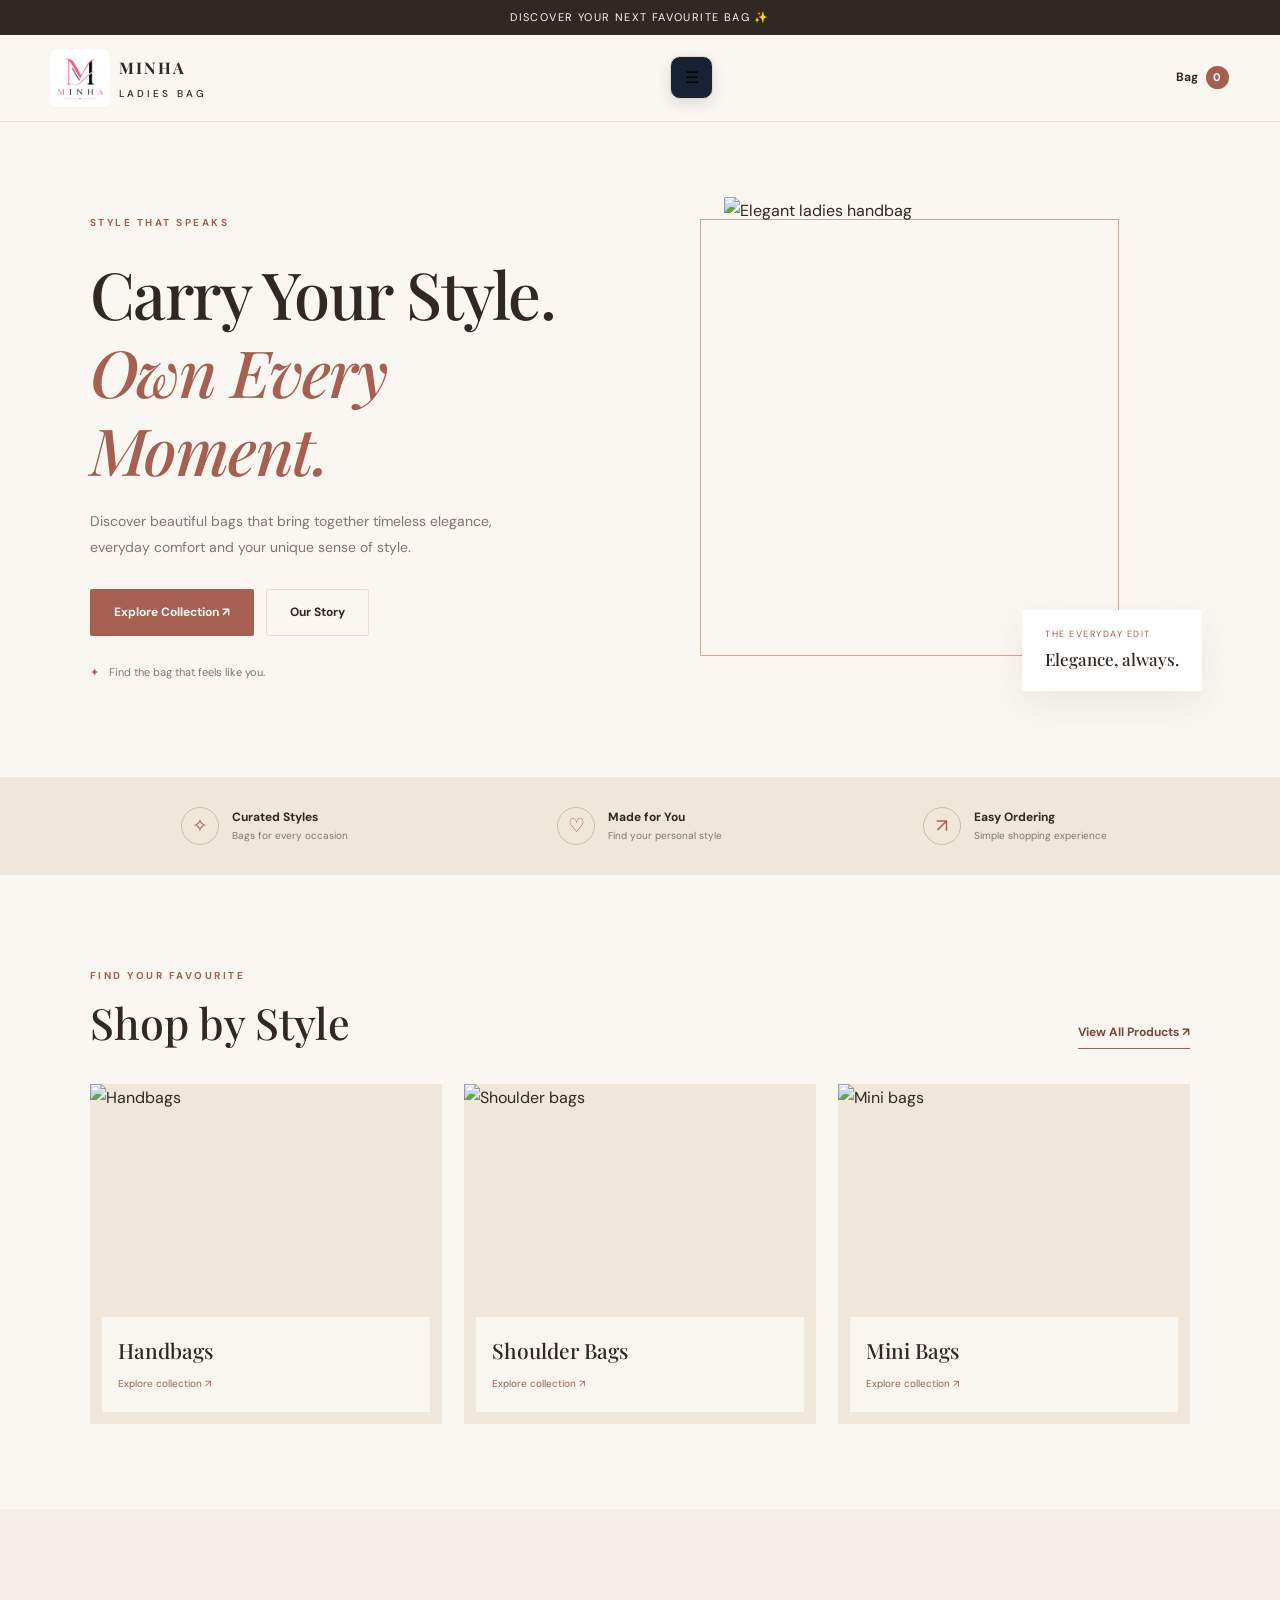
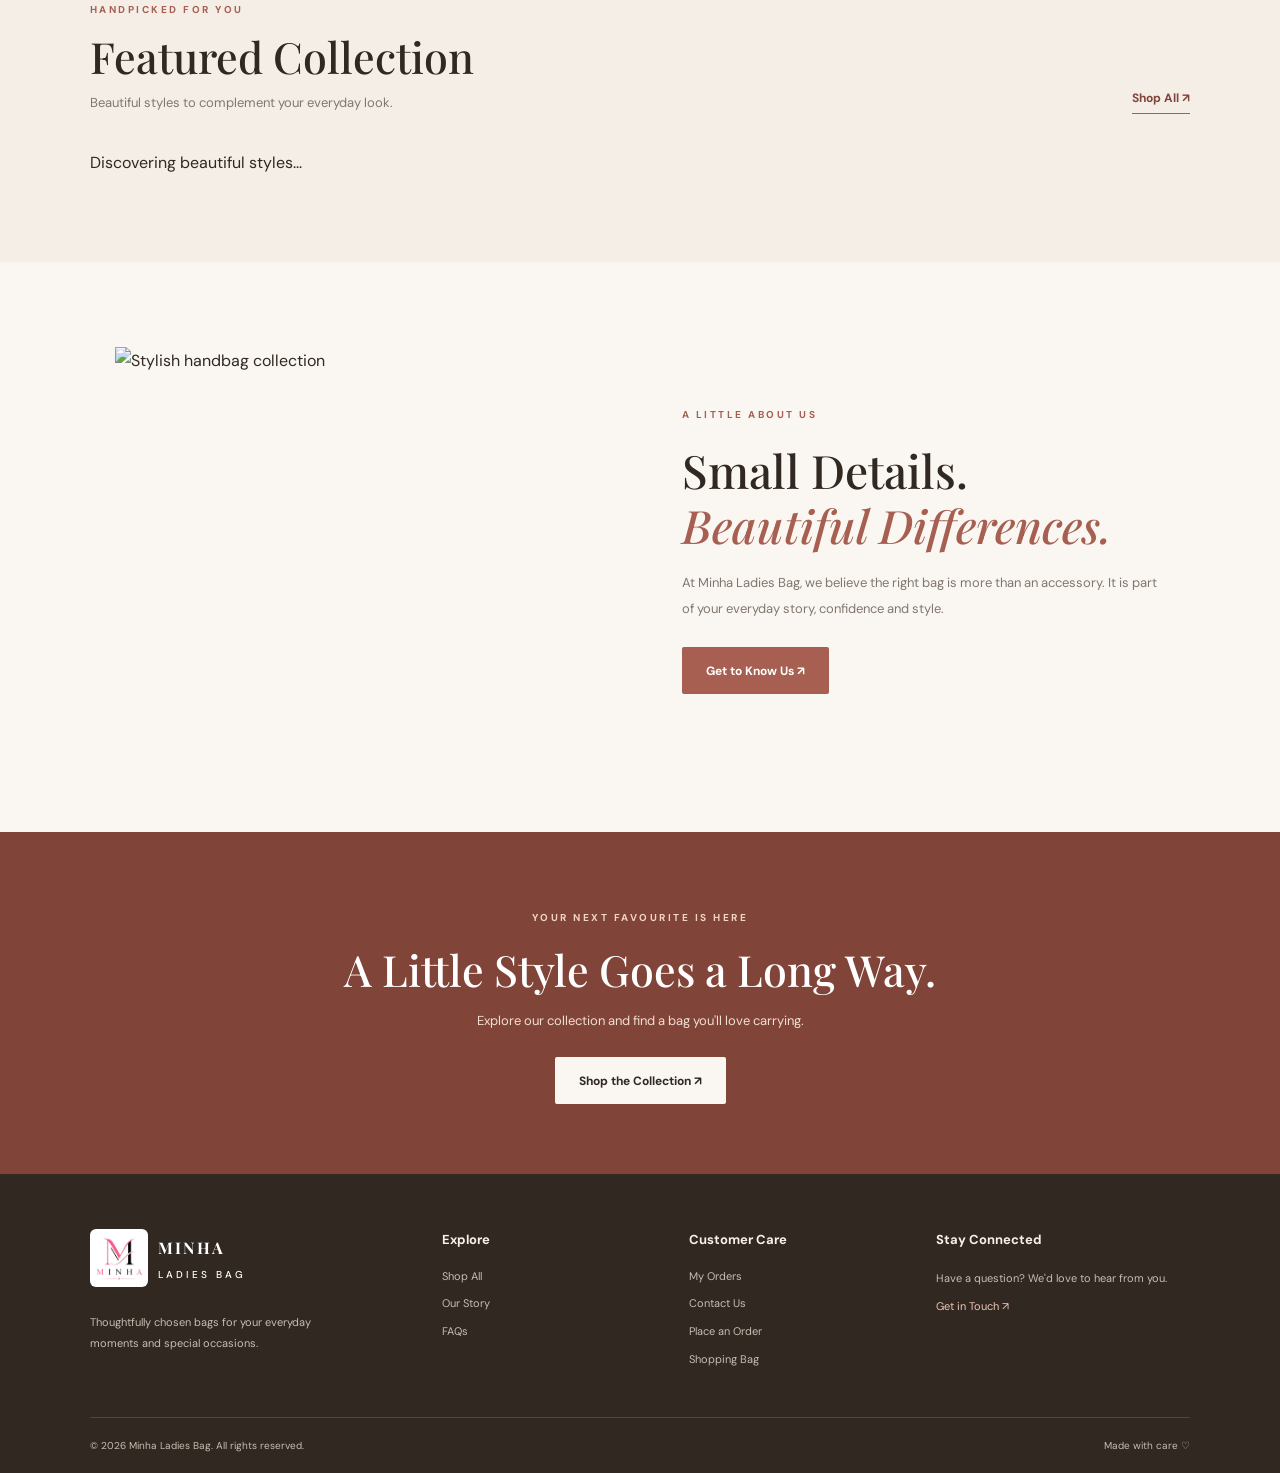
==== commit 7b368714: "Update index.html" ====
--- a/index.html
+++ b/index.html
@@ -1,374 +1,508 @@
-<!DOCTYPE html>
-<html lang="en">
-<head>
-  <meta charset="UTF-8">
-  <meta name="viewport" content="width=device-width, initial-scale=1.0">
-  <meta name="theme-color" content="#172235">
-  <title>Minha Ladies Bag | Elegant Bags for Every Day</title>
-  <meta name="description" content="Discover elegant handbags, shoulder bags and stylish purses at Minha Ladies Bag.">
-
-  <link rel="stylesheet" href="style.css">
-  <link rel="preconnect" href="https://fonts.googleapis.com">
-  <link rel="preconnect" href="https://fonts.gstatic.com" crossorigin>
-  <link href="https://fonts.googleapis.com/css2?family=DM+Sans:wght@400;500;600;700&family=Playfair+Display:wght@400;500;600;700&display=swap" rel="stylesheet">
-</head>
-
-<body>
-  <div class="announcement">
-    Discover your next favourite bag ✨
-  </div>
-
-  <header class="header">
-    <a href="index.html" class="brand-logo" aria-label="MINHA Home">
-      <img src="IMG-20261021-WA0000.jpg" alt="MINHA Ladies Bag Logo">
-      <span class="brand-name">MINHA<small>LADIES BAG</small></span>
-    </a>
-
-    <button class="menu-toggle" id="menuToggle"
-      aria-label="Open navigation menu" aria-expanded="false"
-      aria-controls="mainNav" type="button">
-      <span></span><span></span><span></span>
-    </button>
-
-    <nav class="nav" id="mainNav" aria-label="Main navigation">
-      <div class="sidebar-heading">
-        <span class="sidebar-kicker">WELCOME TO</span>
-        <strong>MINHA <span>LADIES BAG</span></strong>
-        <button class="sidebar-close" id="sidebarClose"
-          type="button" aria-label="Close menu">×</button>
-      </div>
-
-      <span class="sidebar-label">SHOPPING</span>
-      <a href="index.html" class="nav-item active">
-        <span class="nav-icon">⌂</span><span>Home</span>
-      </a>
-      <a href="products.html" class="nav-item">
-        <span class="nav-icon">♧</span><span>Shop / Products</span>
-      </a>
-      <a href="products.html?category=handbags" class="nav-item">
-        <span class="nav-icon">◇</span><span>Handbags</span>
-      </a>
-      <a href="products.html?category=shoulder" class="nav-item">
-        <span class="nav-icon">▱</span><span>Shoulder Bags</span>
-      </a>
-      <a href="cart.html" class="nav-item">
-        <span class="nav-icon">🛍</span><span>My Cart</span>
-        <span class="nav-badge" id="sidebarCartCount">0</span>
-      </a>
-      <a href="my-orders.html" class="nav-item">
-        <span class="nav-icon">▤</span><span>My Orders</span>
-      </a>
-
-      <span class="sidebar-label">INFORMATION</span>
-      <a href="about.html" class="nav-item">
-        <span class="nav-icon">♡</span><span>Our Story</span>
-      </a>
-      <a href="contact.html" class="nav-item">
-        <span class="nav-icon">✉</span><span>Contact Us</span>
-      </a>
-      <a href="faq.html" class="nav-item">
-        <span class="nav-icon">?</span><span>FAQs</span>
-      </a>
-
-      <div class="sidebar-bottom">
-        <span class="sidebar-label">STORE MANAGEMENT</span>
-        <a href="admin.html" class="nav-item admin-nav-item">
-          <span class="nav-icon">♙</span>
-          <span>Admin Login</span>
-          <span class="admin-arrow">↗</span>
-        </a>
-        <p>Elegant bags for your everyday moments.</p>
-      </div>
-    </nav>
-
-    <button class="sidebar-overlay" id="sidebarOverlay"
-      type="button" aria-label="Close navigation menu" tabindex="-1"></button>
-
-    <a href="cart.html" class="cart-link" aria-label="Shopping bag">
-      Bag <span class="cart-count" id="cartCount">0</span>
-    </a>
-  </header>
-
-  <main>
-    <section class="hero">
-      <div class="hero-content">
-        <span class="eyebrow">STYLE THAT SPEAKS</span>
-        <h1>Carry Your Style.<br><span>Own Every Moment.</span></h1>
-        <p>
-          Discover beautiful bags that bring together timeless
-          elegance, everyday comfort and your unique sense of style.
-        </p>
-        <div class="hero-buttons">
-          <a href="products.html" class="btn btn-primary">Explore Collection ↗</a>
-          <a href="about.html" class="btn btn-outline">Our Story</a>
-        </div>
-        <div class="hero-note"><span>✦</span> Find the bag that feels like you.</div>
-      </div>
-
-      <div class="hero-image">
-        <img
-          src="https://images.unsplash.com/photo-1584917865442-de89df76afd3?auto=format&fit=crop&w=1000&q=85"
-          alt="Elegant ladies handbag" fetchpriority="high">
-        <div class="image-label">
-          <span>THE EVERYDAY EDIT</span>
-          <strong>Elegance, always.</strong>
-        </div>
-      </div>
-    </section>
-
-    <section class="benefits">
-      <div class="benefit">
-        <span class="benefit-icon">✧</span>
-        <div><h3>Curated Styles</h3><p>Bags for every occasion</p></div>
-      </div>
-      <div class="benefit">
-        <span class="benefit-icon">♡</span>
-        <div><h3>Made for You</h3><p>Find your personal style</p></div>
-      </div>
-      <div class="benefit">
-        <span class="benefit-icon">↗</span>
-        <div><h3>Easy Ordering</h3><p>Simple shopping experience</p></div>
-      </div>
-    </section>
-
-    <section class="section categories-section">
-      <div class="section-heading">
-        <div>
-          <span class="eyebrow">FIND YOUR FAVOURITE</span>
-          <h2>Shop by Style</h2>
-        </div>
-        <a href="products.html" class="text-link">View All Products ↗</a>
-      </div>
-
-      <div class="category-grid">
-        <a href="products.html?category=handbags" class="category-card">
-          <img src="https://images.unsplash.com/photo-1584917865442-de89df76afd3?auto=format&fit=crop&w=700&q=80" alt="Handbags" loading="lazy">
-          <div class="category-info"><h3>Handbags</h3><span>Explore collection ↗</span></div>
-        </a>
-        <a href="products.html?category=shoulder" class="category-card">
-          <img src="https://images.unsplash.com/photo-1590874103328-eac38a683ce7?auto=format&fit=crop&w=700&q=80" alt="Shoulder bags" loading="lazy">
-          <div class="category-info"><h3>Shoulder Bags</h3><span>Explore collection ↗</span></div>
-        </a>
-        <a href="products.html?category=mini" class="category-card">
-          <img src="https://images.unsplash.com/photo-1566150905458-1bf1fc113f0d?auto=format&fit=crop&w=700&q=80" alt="Mini bags" loading="lazy">
-          <div class="category-info"><h3>Mini Bags</h3><span>Explore collection ↗</span></div>
-        </a>
-      </div>
-    </section>
-
-    <section class="section featured-section">
-      <div class="section-heading">
-        <div>
-          <span class="eyebrow">HANDPICKED FOR YOU</span>
-          <h2>Featured Collection</h2>
-          <p>Beautiful styles to complement your everyday look.</p>
-        </div>
-        <a href="products.html" class="text-link">Shop All ↗</a>
-      </div>
-      <div id="featuredProducts" aria-live="polite">
-        <p class="firebase-message">Discovering beautiful styles...</p>
-      </div>
-    </section>
-
-    <section class="story-section">
-      <div class="story-image">
-        <img src="https://images.unsplash.com/photo-1548036328-c9fa89d128fa?auto=format&fit=crop&w=900&q=85" alt="Stylish handbag collection" loading="lazy">
-      </div>
-      <div class="story-content">
-        <span class="eyebrow">A LITTLE ABOUT US</span>
-        <h2>Small Details.<br><span>Beautiful Differences.</span></h2>
-        <p>
-          At Minha Ladies Bag, we believe the right bag is more than
-          an accessory. It is part of your everyday story, confidence and style.
-        </p>
-        <a href="about.html" class="btn btn-primary">Get to Know Us ↗</a>
-      </div>
-    </section>
-
-    <section class="cta-section">
-      <span class="eyebrow">YOUR NEXT FAVOURITE IS HERE</span>
-      <h2>A Little Style Goes a Long Way.</h2>
-      <p>Explore our collection and find a bag you'll love carrying.</p>
-      <a href="products.html" class="btn btn-light">Shop the Collection ↗</a>
-    </section>
-  </main>
-
-  <footer class="footer">
-    <div class="footer-main">
-      <div class="footer-brand">
-        <a href="index.html" class="brand-logo" aria-label="MINHA Home">
-          <img src="IMG-20261021-WA0000.jpg" alt="MINHA Ladies Bag Logo">
-          <span class="brand-name">MINHA<small>LADIES BAG</small></span>
-        </a>
-        <p>Thoughtfully chosen bags for your everyday moments and special occasions.</p>
-      </div>
-      <div class="footer-column">
-        <h3>Explore</h3>
-        <a href="products.html">Shop All</a>
-        <a href="about.html">Our Story</a>
-        <a href="faq.html">FAQs</a>
-      </div>
-      <div class="footer-column">
-        <h3>Customer Care</h3>
-        <a href="my-orders.html">My Orders</a>
-        <a href="contact.html">Contact Us</a>
-        <a href="checkout.html">Place an Order</a>
-        <a href="cart.html">Shopping Bag</a>
-      </div>
-      <div class="footer-column">
-        <h3>Stay Connected</h3>
-        <p>Have a question? We'd love to hear from you.</p>
-        <a href="contact.html" class="footer-contact">Get in Touch ↗</a>
-      </div>
-    </div>
-    <div class="footer-bottom">
-      <p>© <span id="currentYear">2026</span> Minha Ladies Bag. All rights reserved.</p>
-      <p>Made with care ♡</p>
-    </div>
-  </footer>
-
-  <script src="script.js"></script>
-
-  <script>
-    (() => {
-      const toggle = document.getElementById("menuToggle");
-      const nav = document.getElementById("mainNav");
-      const overlay = document.getElementById("sidebarOverlay");
-      const closeButton = document.getElementById("sidebarClose");
-
-      function openMenu() {
-        nav.classList.add("open");
-        overlay.classList.add("visible");
-        document.body.classList.add("sidebar-open");
-        toggle.setAttribute("aria-expanded", "true");
-        toggle.setAttribute("aria-label", "Close navigation menu");
-      }
-
-      function closeMenu() {
-        nav.classList.remove("open");
-        overlay.classList.remove("visible");
-        document.body.classList.remove("sidebar-open");
-        toggle.setAttribute("aria-expanded", "false");
-        toggle.setAttribute("aria-label", "Open navigation menu");
-      }
-
-      toggle.addEventListener("click", () => {
-        nav.classList.contains("open") ? closeMenu() : openMenu();
-      });
-
-      closeButton.addEventListener("click", closeMenu);
-      overlay.addEventListener("click", closeMenu);
-
-      nav.querySelectorAll("a").forEach(link => {
-        link.addEventListener("click", closeMenu);
-      });
-
-      document.addEventListener("keydown", event => {
-        if (event.key === "Escape") closeMenu();
-      });
-
-      window.addEventListener("resize", () => {
-        if (window.innerWidth > 700) closeMenu();
-      });
-
-      // Keep the shopping bag count in sync with the existing cart.
-      function updateCartCount() {
-        try {
-          const cart = JSON.parse(localStorage.getItem("minhaLadiesBagCart") || "[]");
-          const count = Array.isArray(cart)
-            ? cart.reduce((sum, item) => sum + Math.max(0, Number(item.quantity) || 0), 0)
-            : 0;
-          document.getElementById("cartCount").textContent = count;
-          document.getElementById("sidebarCartCount").textContent = count;
-        } catch {
-          document.getElementById("cartCount").textContent = "0";
-          document.getElementById("sidebarCartCount").textContent = "0";
-        }
-      }
-
-      updateCartCount();
-      window.addEventListener("storage", updateCartCount);
-      window.addEventListener("pageshow", updateCartCount);
-    })();
-  </script>
-
-  <script type="module">
-    import { db } from "./firebase-config.js";
-    import {
-      collection,
-      getDocs,
-      query,
-      where
-    } from "https://www.gstatic.com/firebasejs/12.4.0/firebase-firestore.js";
-
-    const container = document.getElementById("featuredProducts");
-
-    function showMessage(message) {
-      container.replaceChildren();
-      const paragraph = document.createElement("p");
-      paragraph.className = "firebase-message";
-      paragraph.textContent = message;
-      container.appendChild(paragraph);
-    }
-
-    async function loadProducts() {
-      try {
-        const productsQuery = query(
-          collection(db, "products"),
-          where("active", "==", true)
-        );
-        const snapshot = await getDocs(productsQuery);
-
-        if (snapshot.empty) {
-          showMessage("New styles are coming soon. Please check back!");
-          return;
-        }
-
-        container.replaceChildren();
-
-        snapshot.forEach(productDoc => {
-          const product = productDoc.data();
-          const card = document.createElement("article");
-          card.className = "firebase-product-card";
-
-          const image = document.createElement("img");
-          image.alt = product.name || "MINHA handbag";
-          image.loading = "lazy";
-          if (product.imageUrl) image.src = product.imageUrl;
-          else image.alt = "Product image unavailable";
-          image.addEventListener("error", () => {
-            image.removeAttribute("src");
-            image.alt = "Product image unavailable";
-          });
-
-          const name = document.createElement("h3");
-          name.textContent = product.name || "Beautiful Bag";
-
-          const price = document.createElement("p");
-          price.className = "product-price";
-          const amount = Number(product.price);
-          price.textContent = Number.isFinite(amount)
-            ? "৳" + amount.toLocaleString("en-BD")
-            : "Price unavailable";
-
-          const stock = document.createElement("p");
-          stock.textContent = Number(product.stock) > 0 ? "In Stock" : "Out of Stock";
-
-          const link = document.createElement("a");
-          link.className = "product-button";
-          link.href = "products.html";
-          link.textContent = "Explore Product";
-
-          card.append(image, name, price, stock, link);
-          container.appendChild(card);
-        });
-      } catch (error) {
-        console.error("Product loading error:", error);
-        showMessage("Products could not load. Please refresh the page.");
-      }
-    }
-
-    loadProducts();
-  </script>
-</body>
-</html>+<!DOCTYPE html>  <html lang="en">  
+<head>  
+  <meta charset="UTF-8">  
+  <meta name="viewport" content="width=device-width, initial-scale=1.0">  
+  <meta name="theme-color" content="#f8f1eb">  
+  <title>Minha Ladies Bag | Elegant Bags for Every Day</title>  
+  <meta name="description" content="Discover elegant handbags, shoulder bags and stylish purses at Minha Ladies Bag.">    <link rel="stylesheet" href="style.css">  
+  <link rel="preconnect" href="https://fonts.googleapis.com">  
+  <link rel="preconnect" href="https://fonts.gstatic.com" crossorigin>  
+  <link href="https://fonts.googleapis.com/css2?family=DM+Sans:wght@400;500;600;700&family=Playfair+Display:wght@400;500;600;700&display=swap" rel="stylesheet">    <style>  
+    .brand-logo {  
+      display: inline-flex;  
+      align-items: center;  
+      gap: 10px;  
+      text-decoration: none;  
+      min-width: 0;  
+    }  
+  
+    .brand-logo img {  
+      width: 58px;  
+      height: 58px;  
+      object-fit: contain;  
+      border-radius: 6px;  
+      flex-shrink: 0;  
+    }  
+  
+    .brand-name {  
+      font-family: "Playfair Display", serif;  
+      font-weight: 700;  
+      letter-spacing: 2px;  
+    }  
+  
+    .brand-name small {  
+      display: block;  
+      font-family: "DM Sans", sans-serif;  
+      font-size: 10px;  
+      letter-spacing: 3px;  
+    }  
+  
+    /* Desktop navigation */  
+    #mainNav {  
+      display: flex;  
+      align-items: center;  
+      gap: 20px;  
+    }  
+  
+    #mainNav a {  
+      text-decoration: none;  
+      white-space: nowrap;  
+    }  
+  
+    #mainNav a.active {  
+      font-weight: 700;  
+    }  
+  
+    #featuredProducts {  
+      display: grid;  
+      grid-template-columns: repeat(3, minmax(0, 1fr));  
+      gap: 20px;  
+    }  
+  
+    .firebase-product-card {  
+      min-width: 0;  
+      padding: 12px;  
+      border: 1px solid #eadfd9;  
+      border-radius: 12px;  
+      background: #fff;  
+      overflow: hidden;  
+    }  
+  
+    .firebase-product-card img {  
+      display: block;  
+      width: 100%;  
+      aspect-ratio: 4 / 5;  
+      object-fit: cover;  
+      border-radius: 8px;  
+      background: #f8f1eb;  
+    }  
+  
+    .firebase-product-card h3 {  
+      font-family: "Playfair Display", serif;  
+      font-size: 18px;  
+      overflow-wrap: anywhere;  
+    }  
+  
+    .firebase-product-card .product-price {  
+      font-weight: 700;  
+    }  
+  
+    .firebase-product-card .product-button {  
+      display: inline-block;  
+      padding: 10px 14px;  
+      border-radius: 6px;  
+      background: #e94f83;  
+      color: white;  
+      text-decoration: none;  
+    }  
+  
+    .firebase-message {  
+      grid-column: 1 / -1;  
+    }  
+  
+    @media (max-width: 900px) {  
+      #mainNav {  
+        gap: 12px;  
+      }  
+  
+      #mainNav a {  
+        font-size: 14px;  
+      }  
+    }  
+  
+    /* Mobile menu: #mainNav ID rules are explicitly overridden */  
+    @media (max-width: 700px) {  
+      .header {  
+        position: relative;  
+        flex-wrap: wrap;  
+      }  
+  
+      .brand-logo img {  
+        width: 46px;  
+        height: 46px;  
+      }  
+  
+      .menu-toggle {  
+        display: block;  
+        margin-left: auto;  
+        flex-shrink: 0;  
+        cursor: pointer;  
+        position: relative;  
+        z-index: 1002;  
+      }  
+  
+      #mainNav {  
+        display: none;  
+        position: absolute;  
+        top: 100%;  
+        left: 0;  
+        right: 0;  
+        width: 100%;  
+        max-width: 100%;  
+        box-sizing: border-box;  
+        flex-basis: 100%;  
+        flex-direction: column;  
+        align-items: stretch;  
+        justify-content: flex-start;  
+        gap: 0;  
+        margin: 0;  
+        padding: 8px 0;  
+        background: #faf7f2;  
+        box-shadow: 0 8px 18px rgba(0, 0, 0, 0.12);  
+        border-radius: 0 0 10px 10px;  
+        max-height: calc(100vh - 100px);  
+        max-height: calc(100dvh - 100px);  
+        overflow-x: hidden;  
+        overflow-y: auto;  
+        z-index: 1001;  
+      }  
+  
+      #mainNav.open {  
+        display: flex;  
+      }  
+  
+      #mainNav a {  
+        display: block;  
+        width: 100%;  
+        box-sizing: border-box;  
+        padding: 13px 18px;  
+        white-space: normal;  
+        overflow-wrap: anywhere;  
+        text-align: left;  
+        font-size: 15px;  
+      }  
+  
+      #featuredProducts {  
+        grid-template-columns: repeat(2, minmax(0, 1fr));  
+        gap: 12px;  
+      }  
+  
+      .firebase-product-card {  
+        padding: 8px;  
+      }  
+  
+      .firebase-product-card h3 {  
+        font-size: 15px;  
+      }  
+    }  
+  
+    @media (max-width: 360px) {  
+      .brand-logo {  
+        gap: 6px;  
+      }  
+  
+      .brand-name {  
+        letter-spacing: 1px;  
+        font-size: 14px;  
+      }  
+  
+      .brand-name small {  
+        font-size: 9px;  
+        letter-spacing: 2px;  
+      }  
+  
+      .brand-logo img {  
+        width: 38px;  
+        height: 38px;  
+      }  
+    }  
+  </style>  </head>  <body>  
+  <div class="announcement">  
+    Discover your next favourite bag ✨  
+  </div>    <header class="header">  
+    <a href="index.html" class="brand-logo" aria-label="MINHA Home">  
+      <img src="IMG-20261021-WA0000.jpg" alt="MINHA Ladies Bag Logo">  
+      <span class="brand-name">MINHA<small>LADIES BAG</small></span>  
+    </a>  <button  
+  class="menu-toggle"  
+  id="menuToggle"  
+  aria-label="Toggle navigation"  
+  aria-expanded="false"  
+  aria-controls="mainNav"  
+  type="button">  
+  ☰  
+</button>  
+
+<nav class="nav" id="mainNav">  
+  <a href="index.html" class="active">Home</a>  
+  <a href="products.html">Shop</a>  
+  <a href="about.html">Our Story</a>  
+  <a href="my-orders.html">My Orders</a>  
+  <a href="contact.html">Contact</a>  
+  <a href="faq.html">FAQs</a>  
+</nav>  
+
+<a href="cart.html" class="cart-link">  
+  Bag <span class="cart-count" id="cartCount">0</span>  
+</a>
+
+  </header>    <main>  
+    <section class="hero">  
+      <div class="hero-content">  
+        <span class="eyebrow">STYLE THAT SPEAKS</span>  
+        <h1>Carry Your Style.<br><span>Own Every Moment.</span></h1>  
+        <p>  
+          Discover beautiful bags that bring together timeless  
+          elegance, everyday comfort and your unique sense of style.  
+        </p>  <div class="hero-buttons">  
+      <a href="products.html" class="btn btn-primary">Explore Collection ↗</a>  
+      <a href="about.html" class="btn btn-outline">Our Story</a>  
+    </div>  
+
+    <div class="hero-note">  
+      <span>✦</span> Find the bag that feels like you.  
+    </div>  
+  </div>  
+
+  <div class="hero-image">  
+    <img  
+      src="https://images.unsplash.com/photo-1584917865442-de89df76afd3?auto=format&fit=crop&w=1000&q=85"  
+      alt="Elegant ladies handbag"  
+      fetchpriority="high">  
+    <div class="image-label">  
+      <span>THE EVERYDAY EDIT</span>  
+      <strong>Elegance, always.</strong>  
+    </div>  
+  </div>  
+</section>  
+
+<section class="benefits">  
+  <div class="benefit">  
+    <span class="benefit-icon">✧</span>  
+    <div>  
+      <h3>Curated Styles</h3>  
+      <p>Bags for every occasion</p>  
+    </div>  
+  </div>  
+
+  <div class="benefit">  
+    <span class="benefit-icon">♡</span>  
+    <div>  
+      <h3>Made for You</h3>  
+      <p>Find your personal style</p>  
+    </div>  
+  </div>  
+
+  <div class="benefit">  
+    <span class="benefit-icon">↗</span>  
+    <div>  
+      <h3>Easy Ordering</h3>  
+      <p>Simple shopping experience</p>  
+    </div>  
+  </div>  
+</section>  
+
+<section class="section categories-section">  
+  <div class="section-heading">  
+    <div>  
+      <span class="eyebrow">FIND YOUR FAVOURITE</span>  
+      <h2>Shop by Style</h2>  
+    </div>  
+    <a href="products.html" class="text-link">View All Products ↗</a>  
+  </div>  
+
+  <div class="category-grid">  
+    <a href="products.html?category=handbags" class="category-card">  
+      <img  
+        src="https://images.unsplash.com/photo-1584917865442-de89df76afd3?auto=format&fit=crop&w=700&q=80"  
+        alt="Handbags"  
+        loading="lazy">  
+      <div class="category-info">  
+        <h3>Handbags</h3>  
+        <span>Explore collection ↗</span>  
+      </div>  
+    </a>  
+
+    <a href="products.html?category=shoulder" class="category-card">  
+      <img  
+        src="https://images.unsplash.com/photo-1590874103328-eac38a683ce7?auto=format&fit=crop&w=700&q=80"  
+        alt="Shoulder bags"  
+        loading="lazy">  
+      <div class="category-info">  
+        <h3>Shoulder Bags</h3>  
+        <span>Explore collection ↗</span>  
+      </div>  
+    </a>  
+
+    <a href="products.html?category=mini" class="category-card">  
+      <img  
+        src="https://images.unsplash.com/photo-1566150905458-1bf1fc113f0d?auto=format&fit=crop&w=700&q=80"  
+        alt="Mini bags"  
+        loading="lazy">  
+      <div class="category-info">  
+        <h3>Mini Bags</h3>  
+        <span>Explore collection ↗</span>  
+      </div>  
+    </a>  
+  </div>  
+</section>  
+
+<section class="section featured-section">  
+  <div class="section-heading">  
+    <div>  
+      <span class="eyebrow">HANDPICKED FOR YOU</span>  
+      <h2>Featured Collection</h2>  
+      <p>Beautiful styles to complement your everyday look.</p>  
+    </div>  
+    <a href="products.html" class="text-link">Shop All ↗</a>  
+  </div>  
+
+  <div id="featuredProducts" aria-live="polite">  
+    <p class="firebase-message">Discovering beautiful styles...</p>  
+  </div>  
+</section>  
+
+<section class="story-section">  
+  <div class="story-image">  
+    <img  
+      src="https://images.unsplash.com/photo-1548036328-c9fa89d128fa?auto=format&fit=crop&w=900&q=85"  
+      alt="Stylish handbag collection"  
+      loading="lazy">  
+  </div>  
+
+  <div class="story-content">  
+    <span class="eyebrow">A LITTLE ABOUT US</span>  
+    <h2>Small Details.<br><span>Beautiful Differences.</span></h2>  
+    <p>  
+      At Minha Ladies Bag, we believe the right bag is more than  
+      an accessory. It is part of your everyday story, confidence and style.  
+    </p>  
+    <a href="about.html" class="btn btn-primary">Get to Know Us ↗</a>  
+  </div>  
+</section>  
+
+<section class="cta-section">  
+  <span class="eyebrow">YOUR NEXT FAVOURITE IS HERE</span>  
+  <h2>A Little Style Goes a Long Way.</h2>  
+  <p>Explore our collection and find a bag you'll love carrying.</p>  
+  <a href="products.html" class="btn btn-light">Shop the Collection ↗</a>  
+</section>
+
+  </main>    <footer class="footer">  
+    <div class="footer-main">  
+      <div class="footer-brand">  
+        <a href="index.html" class="brand-logo" aria-label="MINHA Home">  
+          <img src="IMG-20261021-WA0000.jpg" alt="MINHA Ladies Bag Logo">  
+          <span class="brand-name">MINHA<small>LADIES BAG</small></span>  
+        </a>  
+        <p>  
+          Thoughtfully chosen bags for your everyday moments  
+          and special occasions.  
+        </p>  
+      </div>  <div class="footer-column">  
+    <h3>Explore</h3>  
+    <a href="products.html">Shop All</a>  
+    <a href="about.html">Our Story</a>  
+    <a href="faq.html">FAQs</a>  
+  </div>  
+
+  <div class="footer-column">  
+    <h3>Customer Care</h3>  
+    <a href="my-orders.html">My Orders</a>  
+    <a href="contact.html">Contact Us</a>  
+    <a href="checkout.html">Place an Order</a>  
+    <a href="cart.html">Shopping Bag</a>  
+  </div>  
+
+  <div class="footer-column">  
+    <h3>Stay Connected</h3>  
+    <p>Have a question? We'd love to hear from you.</p>  
+    <a href="contact.html" class="footer-contact">Get in Touch ↗</a>  
+  </div>  
+</div>  
+
+<div class="footer-bottom">  
+  <p>© <span id="currentYear">2026</span> Minha Ladies Bag. All rights reserved.</p>  
+  <p>Made with care ♡</p>  
+</div>
+
+  </footer>    <script src="script.js"></script>    <script type="module">  
+    import { db } from "./firebase-config.js";  
+    import {  
+      collection,  
+      getDocs,  
+      query,  
+      where  
+    } from "https://www.gstatic.com/firebasejs/12.4.0/firebase-firestore.js";  
+  
+    const container = document.getElementById("featuredProducts");  
+  
+    function showMessage(message) {  
+      container.replaceChildren();  
+  
+      const paragraph = document.createElement("p");  
+      paragraph.className = "firebase-message";  
+      paragraph.textContent = message;  
+  
+      container.appendChild(paragraph);  
+    }  
+  
+    async function loadProducts() {  
+      try {  
+        const productsQuery = query(  
+          collection(db, "products"),  
+          where("active", "==", true)  
+        );  
+  
+        const snapshot = await getDocs(productsQuery);  
+  
+        if (snapshot.empty) {  
+          showMessage("New styles are coming soon. Please check back!");  
+          return;  
+        }  
+  
+        container.replaceChildren();  
+  
+        snapshot.forEach((productDoc) => {  
+          const product = productDoc.data();  
+          const card = document.createElement("article");  
+          card.className = "firebase-product-card";  
+  
+          const image = document.createElement("img");  
+          image.alt = product.name || "MINHA handbag";  
+          image.loading = "lazy";  
+  
+          if (product.imageUrl) {  
+            image.src = product.imageUrl;  
+          } else {  
+            image.alt = "Product image unavailable";  
+          }  
+  
+          image.addEventListener("error", () => {  
+            image.removeAttribute("src");  
+            image.alt = "Product image unavailable";  
+          });  
+  
+          const name = document.createElement("h3");  
+          name.textContent = product.name || "Beautiful Bag";  
+  
+          const price = document.createElement("p");  
+          price.className = "product-price";  
+  
+          const amount = Number(product.price);  
+          price.textContent = Number.isFinite(amount)  
+            ? "৳" + amount.toLocaleString("en-BD")  
+            : "Price unavailable";  
+  
+          const stock = document.createElement("p");  
+          stock.textContent = Number(product.stock) > 0  
+            ? "In Stock"  
+            : "Out of Stock";  
+  
+          const link = document.createElement("a");  
+          link.className = "product-button";  
+          link.href = "products.html";  
+          link.textContent = "Explore Product";  
+  
+          card.append(image, name, price, stock, link);  
+          container.appendChild(card);  
+        });  
+      } catch (error) {  
+        console.error("Product loading error:", error);  
+        showMessage("Products could not load. Please refresh the page.");  
+      }  
+    }  
+  
+    loadProducts();  
+  </script>  </body>  
+</html> 
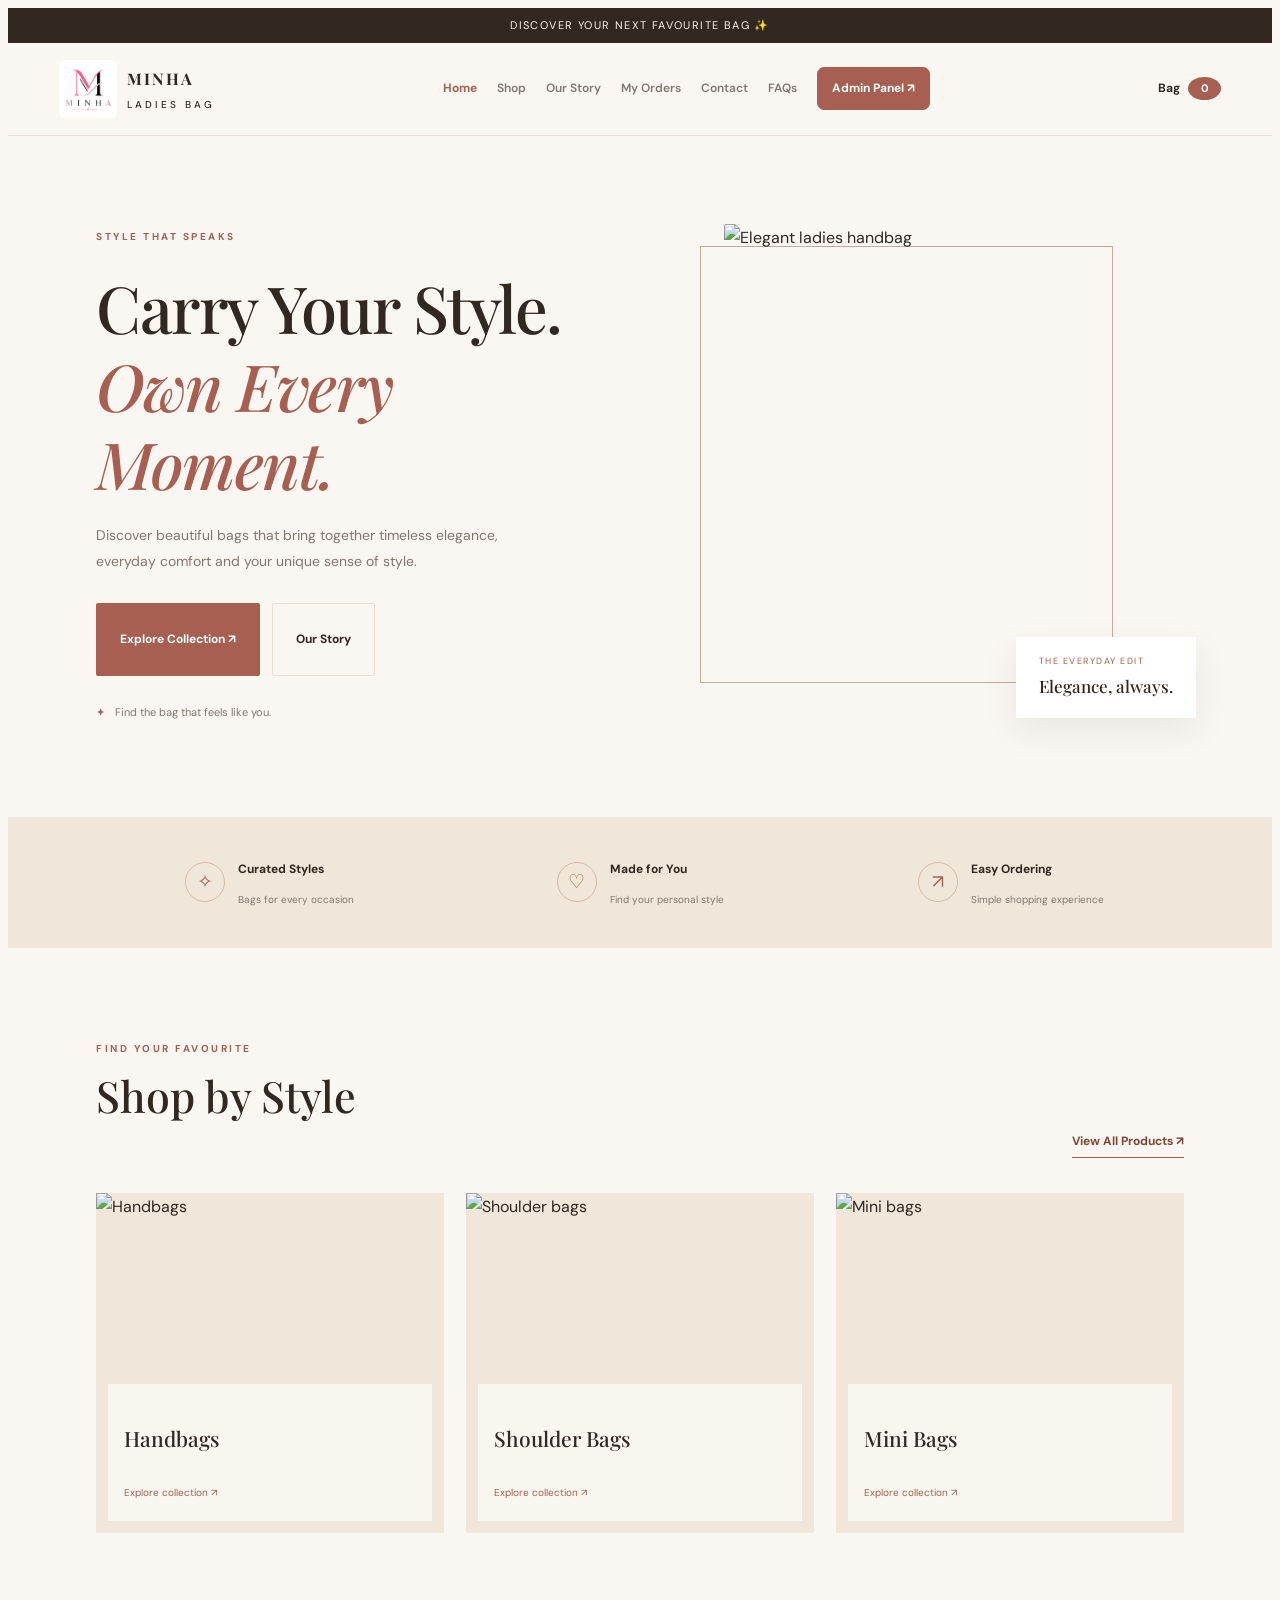
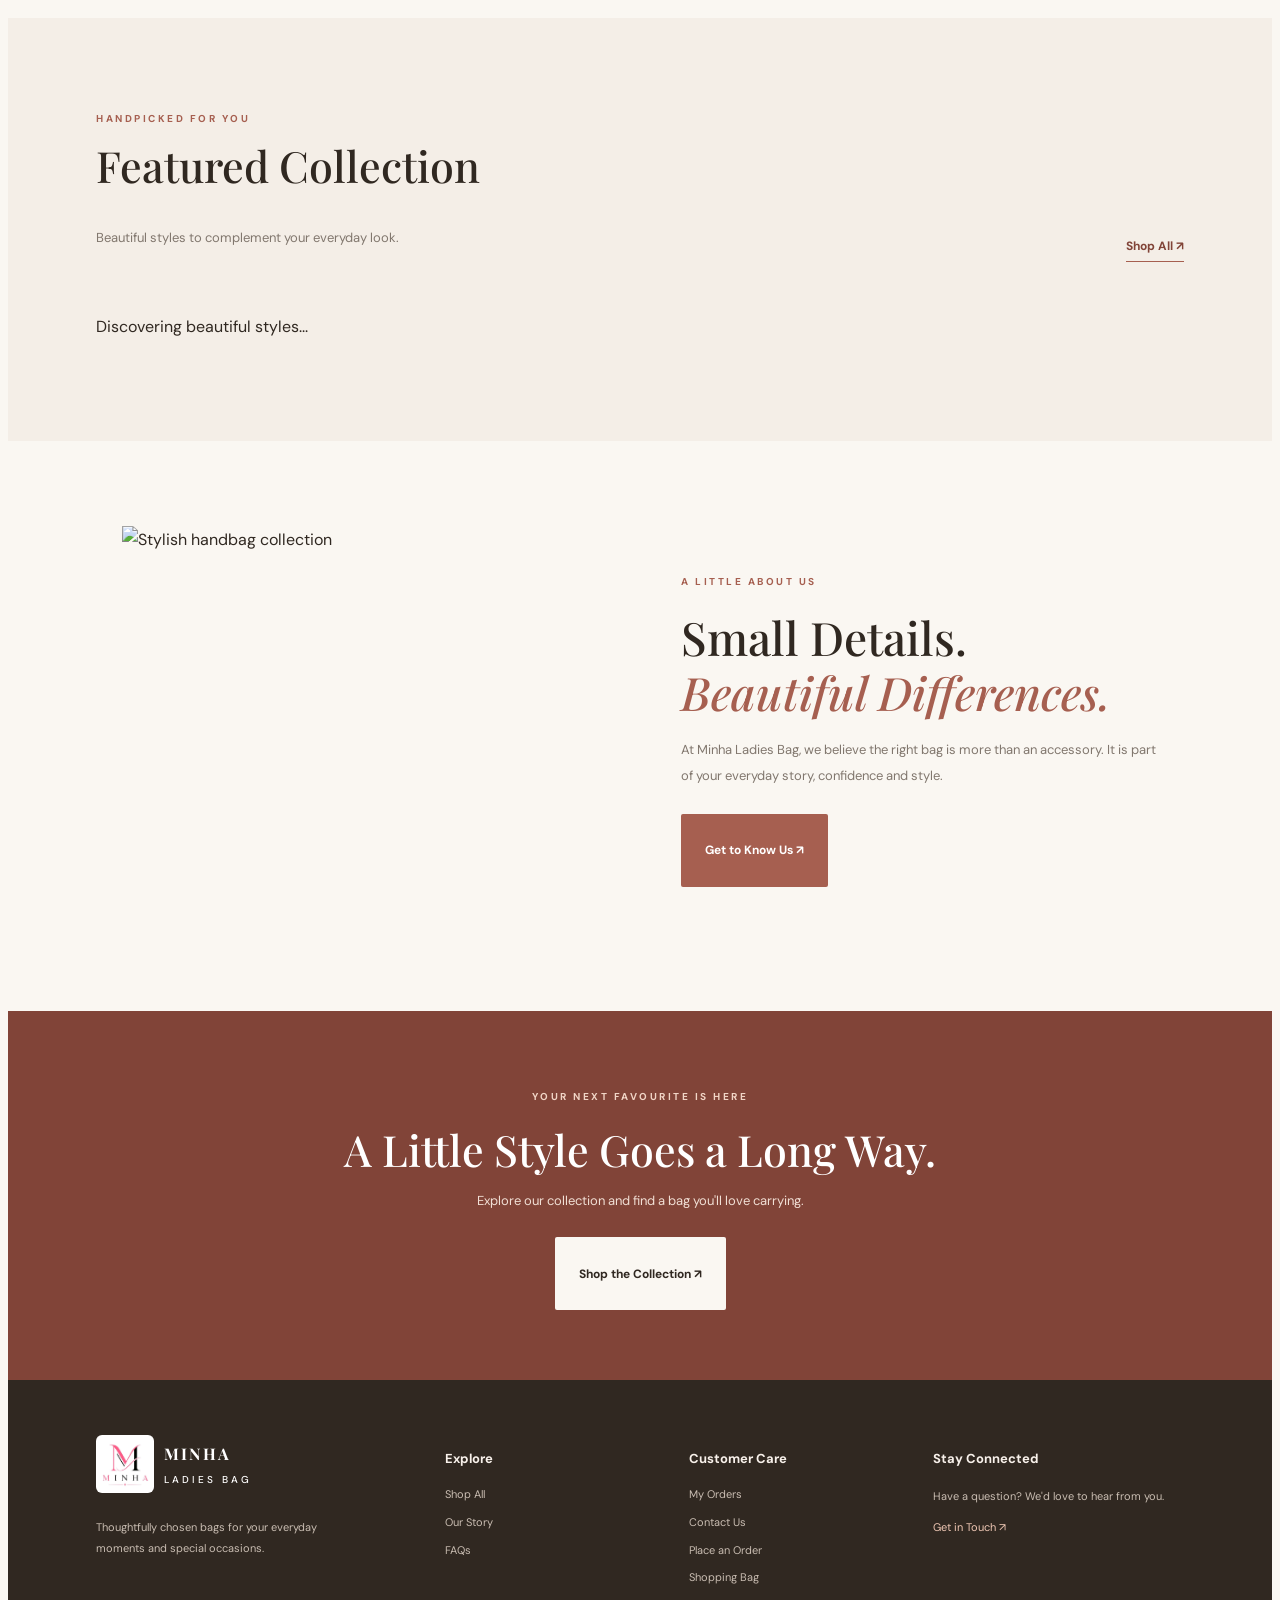
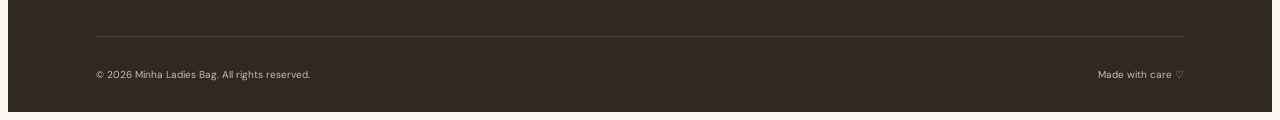
==== commit c1f20e0c: "Update index.html" ====
--- a/index.html
+++ b/index.html
@@ -1,508 +1,558 @@
-<!DOCTYPE html>  <html lang="en">  
-<head>  
-  <meta charset="UTF-8">  
-  <meta name="viewport" content="width=device-width, initial-scale=1.0">  
-  <meta name="theme-color" content="#f8f1eb">  
-  <title>Minha Ladies Bag | Elegant Bags for Every Day</title>  
-  <meta name="description" content="Discover elegant handbags, shoulder bags and stylish purses at Minha Ladies Bag.">    <link rel="stylesheet" href="style.css">  
-  <link rel="preconnect" href="https://fonts.googleapis.com">  
-  <link rel="preconnect" href="https://fonts.gstatic.com" crossorigin>  
-  <link href="https://fonts.googleapis.com/css2?family=DM+Sans:wght@400;500;600;700&family=Playfair+Display:wght@400;500;600;700&display=swap" rel="stylesheet">    <style>  
-    .brand-logo {  
-      display: inline-flex;  
-      align-items: center;  
-      gap: 10px;  
-      text-decoration: none;  
-      min-width: 0;  
-    }  
-  
-    .brand-logo img {  
-      width: 58px;  
-      height: 58px;  
-      object-fit: contain;  
-      border-radius: 6px;  
-      flex-shrink: 0;  
-    }  
-  
-    .brand-name {  
-      font-family: "Playfair Display", serif;  
-      font-weight: 700;  
-      letter-spacing: 2px;  
-    }  
-  
-    .brand-name small {  
-      display: block;  
-      font-family: "DM Sans", sans-serif;  
-      font-size: 10px;  
-      letter-spacing: 3px;  
-    }  
-  
-    /* Desktop navigation */  
-    #mainNav {  
-      display: flex;  
-      align-items: center;  
-      gap: 20px;  
-    }  
-  
-    #mainNav a {  
-      text-decoration: none;  
-      white-space: nowrap;  
-    }  
-  
-    #mainNav a.active {  
-      font-weight: 700;  
-    }  
-  
-    #featuredProducts {  
-      display: grid;  
-      grid-template-columns: repeat(3, minmax(0, 1fr));  
-      gap: 20px;  
-    }  
-  
-    .firebase-product-card {  
-      min-width: 0;  
-      padding: 12px;  
-      border: 1px solid #eadfd9;  
-      border-radius: 12px;  
-      background: #fff;  
-      overflow: hidden;  
-    }  
-  
-    .firebase-product-card img {  
-      display: block;  
-      width: 100%;  
-      aspect-ratio: 4 / 5;  
-      object-fit: cover;  
-      border-radius: 8px;  
-      background: #f8f1eb;  
-    }  
-  
-    .firebase-product-card h3 {  
-      font-family: "Playfair Display", serif;  
-      font-size: 18px;  
-      overflow-wrap: anywhere;  
-    }  
-  
-    .firebase-product-card .product-price {  
-      font-weight: 700;  
-    }  
-  
-    .firebase-product-card .product-button {  
-      display: inline-block;  
-      padding: 10px 14px;  
-      border-radius: 6px;  
-      background: #e94f83;  
-      color: white;  
-      text-decoration: none;  
-    }  
-  
-    .firebase-message {  
-      grid-column: 1 / -1;  
-    }  
-  
-    @media (max-width: 900px) {  
-      #mainNav {  
-        gap: 12px;  
-      }  
-  
-      #mainNav a {  
-        font-size: 14px;  
-      }  
-    }  
-  
-    /* Mobile menu: #mainNav ID rules are explicitly overridden */  
-    @media (max-width: 700px) {  
-      .header {  
-        position: relative;  
-        flex-wrap: wrap;  
-      }  
-  
-      .brand-logo img {  
-        width: 46px;  
-        height: 46px;  
-      }  
-  
-      .menu-toggle {  
-        display: block;  
-        margin-left: auto;  
-        flex-shrink: 0;  
-        cursor: pointer;  
-        position: relative;  
-        z-index: 1002;  
-      }  
-  
-      #mainNav {  
-        display: none;  
-        position: absolute;  
-        top: 100%;  
-        left: 0;  
-        right: 0;  
-        width: 100%;  
-        max-width: 100%;  
-        box-sizing: border-box;  
-        flex-basis: 100%;  
-        flex-direction: column;  
-        align-items: stretch;  
-        justify-content: flex-start;  
-        gap: 0;  
-        margin: 0;  
-        padding: 8px 0;  
-        background: #faf7f2;  
-        box-shadow: 0 8px 18px rgba(0, 0, 0, 0.12);  
-        border-radius: 0 0 10px 10px;  
-        max-height: calc(100vh - 100px);  
-        max-height: calc(100dvh - 100px);  
-        overflow-x: hidden;  
-        overflow-y: auto;  
-        z-index: 1001;  
-      }  
-  
-      #mainNav.open {  
-        display: flex;  
-      }  
-  
-      #mainNav a {  
-        display: block;  
-        width: 100%;  
-        box-sizing: border-box;  
-        padding: 13px 18px;  
-        white-space: normal;  
-        overflow-wrap: anywhere;  
-        text-align: left;  
-        font-size: 15px;  
-      }  
-  
-      #featuredProducts {  
-        grid-template-columns: repeat(2, minmax(0, 1fr));  
-        gap: 12px;  
-      }  
-  
-      .firebase-product-card {  
-        padding: 8px;  
-      }  
-  
-      .firebase-product-card h3 {  
-        font-size: 15px;  
-      }  
-    }  
-  
-    @media (max-width: 360px) {  
-      .brand-logo {  
-        gap: 6px;  
-      }  
-  
-      .brand-name {  
-        letter-spacing: 1px;  
-        font-size: 14px;  
-      }  
-  
-      .brand-name small {  
-        font-size: 9px;  
-        letter-spacing: 2px;  
-      }  
-  
-      .brand-logo img {  
-        width: 38px;  
-        height: 38px;  
-      }  
-    }  
-  </style>  </head>  <body>  
-  <div class="announcement">  
-    Discover your next favourite bag ✨  
-  </div>    <header class="header">  
-    <a href="index.html" class="brand-logo" aria-label="MINHA Home">  
-      <img src="IMG-20261021-WA0000.jpg" alt="MINHA Ladies Bag Logo">  
-      <span class="brand-name">MINHA<small>LADIES BAG</small></span>  
-    </a>  <button  
-  class="menu-toggle"  
-  id="menuToggle"  
-  aria-label="Toggle navigation"  
-  aria-expanded="false"  
-  aria-controls="mainNav"  
-  type="button">  
-  ☰  
-</button>  
-
-<nav class="nav" id="mainNav">  
-  <a href="index.html" class="active">Home</a>  
-  <a href="products.html">Shop</a>  
-  <a href="about.html">Our Story</a>  
-  <a href="my-orders.html">My Orders</a>  
-  <a href="contact.html">Contact</a>  
-  <a href="faq.html">FAQs</a>  
-</nav>  
-
-<a href="cart.html" class="cart-link">  
-  Bag <span class="cart-count" id="cartCount">0</span>  
-</a>
-
-  </header>    <main>  
-    <section class="hero">  
-      <div class="hero-content">  
-        <span class="eyebrow">STYLE THAT SPEAKS</span>  
-        <h1>Carry Your Style.<br><span>Own Every Moment.</span></h1>  
-        <p>  
-          Discover beautiful bags that bring together timeless  
-          elegance, everyday comfort and your unique sense of style.  
-        </p>  <div class="hero-buttons">  
-      <a href="products.html" class="btn btn-primary">Explore Collection ↗</a>  
-      <a href="about.html" class="btn btn-outline">Our Story</a>  
-    </div>  
-
-    <div class="hero-note">  
-      <span>✦</span> Find the bag that feels like you.  
-    </div>  
-  </div>  
-
-  <div class="hero-image">  
-    <img  
-      src="https://images.unsplash.com/photo-1584917865442-de89df76afd3?auto=format&fit=crop&w=1000&q=85"  
-      alt="Elegant ladies handbag"  
-      fetchpriority="high">  
-    <div class="image-label">  
-      <span>THE EVERYDAY EDIT</span>  
-      <strong>Elegance, always.</strong>  
-    </div>  
-  </div>  
-</section>  
-
-<section class="benefits">  
-  <div class="benefit">  
-    <span class="benefit-icon">✧</span>  
-    <div>  
-      <h3>Curated Styles</h3>  
-      <p>Bags for every occasion</p>  
-    </div>  
-  </div>  
-
-  <div class="benefit">  
-    <span class="benefit-icon">♡</span>  
-    <div>  
-      <h3>Made for You</h3>  
-      <p>Find your personal style</p>  
-    </div>  
-  </div>  
-
-  <div class="benefit">  
-    <span class="benefit-icon">↗</span>  
-    <div>  
-      <h3>Easy Ordering</h3>  
-      <p>Simple shopping experience</p>  
-    </div>  
-  </div>  
-</section>  
-
-<section class="section categories-section">  
-  <div class="section-heading">  
-    <div>  
-      <span class="eyebrow">FIND YOUR FAVOURITE</span>  
-      <h2>Shop by Style</h2>  
-    </div>  
-    <a href="products.html" class="text-link">View All Products ↗</a>  
-  </div>  
-
-  <div class="category-grid">  
-    <a href="products.html?category=handbags" class="category-card">  
-      <img  
-        src="https://images.unsplash.com/photo-1584917865442-de89df76afd3?auto=format&fit=crop&w=700&q=80"  
-        alt="Handbags"  
-        loading="lazy">  
-      <div class="category-info">  
-        <h3>Handbags</h3>  
-        <span>Explore collection ↗</span>  
-      </div>  
-    </a>  
-
-    <a href="products.html?category=shoulder" class="category-card">  
-      <img  
-        src="https://images.unsplash.com/photo-1590874103328-eac38a683ce7?auto=format&fit=crop&w=700&q=80"  
-        alt="Shoulder bags"  
-        loading="lazy">  
-      <div class="category-info">  
-        <h3>Shoulder Bags</h3>  
-        <span>Explore collection ↗</span>  
-      </div>  
-    </a>  
-
-    <a href="products.html?category=mini" class="category-card">  
-      <img  
-        src="https://images.unsplash.com/photo-1566150905458-1bf1fc113f0d?auto=format&fit=crop&w=700&q=80"  
-        alt="Mini bags"  
-        loading="lazy">  
-      <div class="category-info">  
-        <h3>Mini Bags</h3>  
-        <span>Explore collection ↗</span>  
-      </div>  
-    </a>  
-  </div>  
-</section>  
-
-<section class="section featured-section">  
-  <div class="section-heading">  
-    <div>  
-      <span class="eyebrow">HANDPICKED FOR YOU</span>  
-      <h2>Featured Collection</h2>  
-      <p>Beautiful styles to complement your everyday look.</p>  
-    </div>  
-    <a href="products.html" class="text-link">Shop All ↗</a>  
-  </div>  
-
-  <div id="featuredProducts" aria-live="polite">  
-    <p class="firebase-message">Discovering beautiful styles...</p>  
-  </div>  
-</section>  
-
-<section class="story-section">  
-  <div class="story-image">  
-    <img  
-      src="https://images.unsplash.com/photo-1548036328-c9fa89d128fa?auto=format&fit=crop&w=900&q=85"  
-      alt="Stylish handbag collection"  
-      loading="lazy">  
-  </div>  
-
-  <div class="story-content">  
-    <span class="eyebrow">A LITTLE ABOUT US</span>  
-    <h2>Small Details.<br><span>Beautiful Differences.</span></h2>  
-    <p>  
-      At Minha Ladies Bag, we believe the right bag is more than  
-      an accessory. It is part of your everyday story, confidence and style.  
-    </p>  
-    <a href="about.html" class="btn btn-primary">Get to Know Us ↗</a>  
-  </div>  
-</section>  
-
-<section class="cta-section">  
-  <span class="eyebrow">YOUR NEXT FAVOURITE IS HERE</span>  
-  <h2>A Little Style Goes a Long Way.</h2>  
-  <p>Explore our collection and find a bag you'll love carrying.</p>  
-  <a href="products.html" class="btn btn-light">Shop the Collection ↗</a>  
-</section>
-
-  </main>    <footer class="footer">  
-    <div class="footer-main">  
-      <div class="footer-brand">  
-        <a href="index.html" class="brand-logo" aria-label="MINHA Home">  
-          <img src="IMG-20261021-WA0000.jpg" alt="MINHA Ladies Bag Logo">  
-          <span class="brand-name">MINHA<small>LADIES BAG</small></span>  
-        </a>  
-        <p>  
-          Thoughtfully chosen bags for your everyday moments  
-          and special occasions.  
-        </p>  
-      </div>  <div class="footer-column">  
-    <h3>Explore</h3>  
-    <a href="products.html">Shop All</a>  
-    <a href="about.html">Our Story</a>  
-    <a href="faq.html">FAQs</a>  
-  </div>  
-
-  <div class="footer-column">  
-    <h3>Customer Care</h3>  
-    <a href="my-orders.html">My Orders</a>  
-    <a href="contact.html">Contact Us</a>  
-    <a href="checkout.html">Place an Order</a>  
-    <a href="cart.html">Shopping Bag</a>  
-  </div>  
-
-  <div class="footer-column">  
-    <h3>Stay Connected</h3>  
-    <p>Have a question? We'd love to hear from you.</p>  
-    <a href="contact.html" class="footer-contact">Get in Touch ↗</a>  
-  </div>  
-</div>  
-
-<div class="footer-bottom">  
-  <p>© <span id="currentYear">2026</span> Minha Ladies Bag. All rights reserved.</p>  
-  <p>Made with care ♡</p>  
-</div>
-
-  </footer>    <script src="script.js"></script>    <script type="module">  
-    import { db } from "./firebase-config.js";  
-    import {  
-      collection,  
-      getDocs,  
-      query,  
-      where  
-    } from "https://www.gstatic.com/firebasejs/12.4.0/firebase-firestore.js";  
-  
-    const container = document.getElementById("featuredProducts");  
-  
-    function showMessage(message) {  
-      container.replaceChildren();  
-  
-      const paragraph = document.createElement("p");  
-      paragraph.className = "firebase-message";  
-      paragraph.textContent = message;  
-  
-      container.appendChild(paragraph);  
-    }  
-  
-    async function loadProducts() {  
-      try {  
-        const productsQuery = query(  
-          collection(db, "products"),  
-          where("active", "==", true)  
-        );  
-  
-        const snapshot = await getDocs(productsQuery);  
-  
-        if (snapshot.empty) {  
-          showMessage("New styles are coming soon. Please check back!");  
-          return;  
-        }  
-  
-        container.replaceChildren();  
-  
-        snapshot.forEach((productDoc) => {  
-          const product = productDoc.data();  
-          const card = document.createElement("article");  
-          card.className = "firebase-product-card";  
-  
-          const image = document.createElement("img");  
-          image.alt = product.name || "MINHA handbag";  
-          image.loading = "lazy";  
-  
-          if (product.imageUrl) {  
-            image.src = product.imageUrl;  
-          } else {  
-            image.alt = "Product image unavailable";  
-          }  
-  
-          image.addEventListener("error", () => {  
-            image.removeAttribute("src");  
-            image.alt = "Product image unavailable";  
-          });  
-  
-          const name = document.createElement("h3");  
-          name.textContent = product.name || "Beautiful Bag";  
-  
-          const price = document.createElement("p");  
-          price.className = "product-price";  
-  
-          const amount = Number(product.price);  
-          price.textContent = Number.isFinite(amount)  
-            ? "৳" + amount.toLocaleString("en-BD")  
-            : "Price unavailable";  
-  
-          const stock = document.createElement("p");  
-          stock.textContent = Number(product.stock) > 0  
-            ? "In Stock"  
-            : "Out of Stock";  
-  
-          const link = document.createElement("a");  
-          link.className = "product-button";  
-          link.href = "products.html";  
-          link.textContent = "Explore Product";  
-  
-          card.append(image, name, price, stock, link);  
-          container.appendChild(card);  
-        });  
-      } catch (error) {  
-        console.error("Product loading error:", error);  
-        showMessage("Products could not load. Please refresh the page.");  
-      }  
-    }  
-  
-    loadProducts();  
-  </script>  </body>  
-</html> +<!DOCTYPE html>
+<html lang="en">
+<head>
+  <meta charset="UTF-8">
+  <meta name="viewport" content="width=device-width, initial-scale=1.0">
+  <meta name="theme-color" content="#f8f1eb">
+  <title>Minha Ladies Bag | Elegant Bags for Every Day</title>
+  <meta name="description" content="Discover elegant handbags, shoulder bags and stylish purses at Minha Ladies Bag.">
+
+  <link rel="stylesheet" href="style.css">
+  <link rel="preconnect" href="https://fonts.googleapis.com">
+  <link rel="preconnect" href="https://fonts.gstatic.com" crossorigin>
+  <link href="https://fonts.googleapis.com/css2?family=DM+Sans:wght@400;500;600;700&family=Playfair+Display:wght@400;500;600;700&display=swap" rel="stylesheet">
+
+  <style>
+    .brand-logo {
+      display: inline-flex;
+      align-items: center;
+      gap: 10px;
+      text-decoration: none;
+      min-width: 0;
+    }
+
+    .brand-logo img {
+      width: 58px;
+      height: 58px;
+      object-fit: contain;
+      border-radius: 6px;
+      flex-shrink: 0;
+    }
+
+    .brand-name {
+      font-family: "Playfair Display", serif;
+      font-weight: 700;
+      letter-spacing: 2px;
+    }
+
+    .brand-name small {
+      display: block;
+      font-family: "DM Sans", sans-serif;
+      font-size: 10px;
+      letter-spacing: 3px;
+    }
+
+    #mainNav {
+      display: flex;
+      align-items: center;
+      gap: 20px;
+    }
+
+    #mainNav a {
+      text-decoration: none;
+      white-space: nowrap;
+    }
+
+    #mainNav a.active {
+      font-weight: 700;
+    }
+
+    /* Admin Panel navigation link */
+    #mainNav a.admin-nav-link {
+      display: inline-flex;
+      align-items: center;
+      justify-content: center;
+      padding: 10px 14px;
+      border: 1px solid #a65f50;
+      border-radius: 7px;
+      background: #a65f50;
+      color: #fff;
+      font-weight: 700;
+      transition: background 0.2s ease, color 0.2s ease;
+    }
+
+    #mainNav a.admin-nav-link:hover {
+      background: #814438;
+      border-color: #814438;
+      color: #fff;
+    }
+
+    #featuredProducts {
+      display: grid;
+      grid-template-columns: repeat(3, minmax(0, 1fr));
+      gap: 20px;
+    }
+
+    .firebase-product-card {
+      min-width: 0;
+      padding: 12px;
+      border: 1px solid #eadfd9;
+      border-radius: 12px;
+      background: #fff;
+      overflow: hidden;
+    }
+
+    .firebase-product-card img {
+      display: block;
+      width: 100%;
+      aspect-ratio: 4 / 5;
+      object-fit: cover;
+      border-radius: 8px;
+      background: #f8f1eb;
+    }
+
+    .firebase-product-card h3 {
+      font-family: "Playfair Display", serif;
+      font-size: 18px;
+      overflow-wrap: anywhere;
+    }
+
+    .firebase-product-card .product-price {
+      font-weight: 700;
+    }
+
+    .firebase-product-card .product-button {
+      display: inline-block;
+      padding: 10px 14px;
+      border-radius: 6px;
+      background: #e94f83;
+      color: white;
+      text-decoration: none;
+    }
+
+    .firebase-message {
+      grid-column: 1 / -1;
+    }
+
+    @media (max-width: 900px) {
+      #mainNav {
+        gap: 12px;
+      }
+
+      #mainNav a {
+        font-size: 14px;
+      }
+    }
+
+    @media (max-width: 700px) {
+      .header {
+        position: relative;
+        flex-wrap: wrap;
+      }
+
+      .brand-logo img {
+        width: 46px;
+        height: 46px;
+      }
+
+      .menu-toggle {
+        display: block;
+        margin-left: auto;
+        flex-shrink: 0;
+        cursor: pointer;
+        position: relative;
+        z-index: 1002;
+      }
+
+      #mainNav {
+        display: none;
+        position: absolute;
+        top: 100%;
+        left: 0;
+        right: 0;
+        width: 100%;
+        max-width: 100%;
+        box-sizing: border-box;
+        flex-basis: 100%;
+        flex-direction: column;
+        align-items: stretch;
+        justify-content: flex-start;
+        gap: 0;
+        margin: 0;
+        padding: 8px 0;
+        background: #faf7f2;
+        box-shadow: 0 8px 18px rgba(0, 0, 0, 0.12);
+        border-radius: 0 0 10px 10px;
+        max-height: calc(100vh - 100px);
+        max-height: calc(100dvh - 100px);
+        overflow-x: hidden;
+        overflow-y: auto;
+        z-index: 1001;
+      }
+
+      #mainNav.open {
+        display: flex;
+      }
+
+      #mainNav a {
+        display: block;
+        width: 100%;
+        box-sizing: border-box;
+        padding: 13px 18px;
+        white-space: normal;
+        overflow-wrap: anywhere;
+        text-align: left;
+        font-size: 15px;
+      }
+
+      #mainNav a.admin-nav-link {
+        display: flex;
+        width: calc(100% - 24px);
+        margin: 6px 12px;
+        padding: 12px 14px;
+        box-sizing: border-box;
+        border-radius: 7px;
+      }
+
+      #featuredProducts {
+        grid-template-columns: repeat(2, minmax(0, 1fr));
+        gap: 12px;
+      }
+
+      .firebase-product-card {
+        padding: 8px;
+      }
+
+      .firebase-product-card h3 {
+        font-size: 15px;
+      }
+    }
+
+    @media (max-width: 360px) {
+      .brand-logo {
+        gap: 6px;
+      }
+
+      .brand-name {
+        letter-spacing: 1px;
+        font-size: 14px;
+      }
+
+      .brand-name small {
+        font-size: 9px;
+        letter-spacing: 2px;
+      }
+
+      .brand-logo img {
+        width: 38px;
+        height: 38px;
+      }
+    }
+  </style>
+</head>
+
+<body>
+  <div class="announcement">
+    Discover your next favourite bag ✨
+  </div>
+
+  <header class="header">
+    <a href="index.html" class="brand-logo" aria-label="MINHA Home">
+      <img src="IMG-20261021-WA0000.jpg" alt="MINHA Ladies Bag Logo">
+      <span class="brand-name">MINHA<small>LADIES BAG</small></span>
+    </a>
+
+    <button
+      class="menu-toggle"
+      id="menuToggle"
+      aria-label="Toggle navigation"
+      aria-expanded="false"
+      aria-controls="mainNav"
+      type="button">
+      ☰
+    </button>
+
+    <nav class="nav" id="mainNav">
+      <a href="index.html" class="active">Home</a>
+      <a href="products.html">Shop</a>
+      <a href="about.html">Our Story</a>
+      <a href="my-orders.html">My Orders</a>
+      <a href="contact.html">Contact</a>
+      <a href="faq.html">FAQs</a>
+      <a href="admin.html" class="admin-nav-link">Admin Panel ↗</a>
+    </nav>
+
+    <a href="cart.html" class="cart-link">
+      Bag <span class="cart-count" id="cartCount">0</span>
+    </a>
+  </header>
+
+  <main>
+    <section class="hero">
+      <div class="hero-content">
+        <span class="eyebrow">STYLE THAT SPEAKS</span>
+        <h1>Carry Your Style.<br><span>Own Every Moment.</span></h1>
+        <p>
+          Discover beautiful bags that bring together timeless
+          elegance, everyday comfort and your unique sense of style.
+        </p>
+
+        <div class="hero-buttons">
+          <a href="products.html" class="btn btn-primary">Explore Collection ↗</a>
+          <a href="about.html" class="btn btn-outline">Our Story</a>
+        </div>
+
+        <div class="hero-note">
+          <span>✦</span> Find the bag that feels like you.
+        </div>
+      </div>
+
+      <div class="hero-image">
+        <img
+          src="https://images.unsplash.com/photo-1584917865442-de89df76afd3?auto=format&fit=crop&w=1000&q=85"
+          alt="Elegant ladies handbag"
+          fetchpriority="high">
+        <div class="image-label">
+          <span>THE EVERYDAY EDIT</span>
+          <strong>Elegance, always.</strong>
+        </div>
+      </div>
+    </section>
+
+    <section class="benefits">
+      <div class="benefit">
+        <span class="benefit-icon">✧</span>
+        <div>
+          <h3>Curated Styles</h3>
+          <p>Bags for every occasion</p>
+        </div>
+      </div>
+
+      <div class="benefit">
+        <span class="benefit-icon">♡</span>
+        <div>
+          <h3>Made for You</h3>
+          <p>Find your personal style</p>
+        </div>
+      </div>
+
+      <div class="benefit">
+        <span class="benefit-icon">↗</span>
+        <div>
+          <h3>Easy Ordering</h3>
+          <p>Simple shopping experience</p>
+        </div>
+      </div>
+    </section>
+
+    <section class="section categories-section">
+      <div class="section-heading">
+        <div>
+          <span class="eyebrow">FIND YOUR FAVOURITE</span>
+          <h2>Shop by Style</h2>
+        </div>
+        <a href="products.html" class="text-link">View All Products ↗</a>
+      </div>
+
+      <div class="category-grid">
+        <a href="products.html?category=handbags" class="category-card">
+          <img
+            src="https://images.unsplash.com/photo-1584917865442-de89df76afd3?auto=format&fit=crop&w=700&q=80"
+            alt="Handbags"
+            loading="lazy">
+          <div class="category-info">
+            <h3>Handbags</h3>
+            <span>Explore collection ↗</span>
+          </div>
+        </a>
+
+        <a href="products.html?category=shoulder" class="category-card">
+          <img
+            src="https://images.unsplash.com/photo-1590874103328-eac38a683ce7?auto=format&fit=crop&w=700&q=80"
+            alt="Shoulder bags"
+            loading="lazy">
+          <div class="category-info">
+            <h3>Shoulder Bags</h3>
+            <span>Explore collection ↗</span>
+          </div>
+        </a>
+
+        <a href="products.html?category=mini" class="category-card">
+          <img
+            src="https://images.unsplash.com/photo-1566150905458-1bf1fc113f0d?auto=format&fit=crop&w=700&q=80"
+            alt="Mini bags"
+            loading="lazy">
+          <div class="category-info">
+            <h3>Mini Bags</h3>
+            <span>Explore collection ↗</span>
+          </div>
+        </a>
+      </div>
+    </section>
+
+    <section class="section featured-section">
+      <div class="section-heading">
+        <div>
+          <span class="eyebrow">HANDPICKED FOR YOU</span>
+          <h2>Featured Collection</h2>
+          <p>Beautiful styles to complement your everyday look.</p>
+        </div>
+        <a href="products.html" class="text-link">Shop All ↗</a>
+      </div>
+
+      <div id="featuredProducts" aria-live="polite">
+        <p class="firebase-message">Discovering beautiful styles...</p>
+      </div>
+    </section>
+
+    <section class="story-section">
+      <div class="story-image">
+        <img
+          src="https://images.unsplash.com/photo-1548036328-c9fa89d128fa?auto=format&fit=crop&w=900&q=85"
+          alt="Stylish handbag collection"
+          loading="lazy">
+      </div>
+
+      <div class="story-content">
+        <span class="eyebrow">A LITTLE ABOUT US</span>
+        <h2>Small Details.<br><span>Beautiful Differences.</span></h2>
+        <p>
+          At Minha Ladies Bag, we believe the right bag is more than
+          an accessory. It is part of your everyday story, confidence and style.
+        </p>
+        <a href="about.html" class="btn btn-primary">Get to Know Us ↗</a>
+      </div>
+    </section>
+
+    <section class="cta-section">
+      <span class="eyebrow">YOUR NEXT FAVOURITE IS HERE</span>
+      <h2>A Little Style Goes a Long Way.</h2>
+      <p>Explore our collection and find a bag you'll love carrying.</p>
+      <a href="products.html" class="btn btn-light">Shop the Collection ↗</a>
+    </section>
+  </main>
+
+  <footer class="footer">
+    <div class="footer-main">
+      <div class="footer-brand">
+        <a href="index.html" class="brand-logo" aria-label="MINHA Home">
+          <img src="IMG-20261021-WA0000.jpg" alt="MINHA Ladies Bag Logo">
+          <span class="brand-name">MINHA<small>LADIES BAG</small></span>
+        </a>
+        <p>
+          Thoughtfully chosen bags for your everyday moments
+          and special occasions.
+        </p>
+      </div>
+
+      <div class="footer-column">
+        <h3>Explore</h3>
+        <a href="products.html">Shop All</a>
+        <a href="about.html">Our Story</a>
+        <a href="faq.html">FAQs</a>
+      </div>
+
+      <div class="footer-column">
+        <h3>Customer Care</h3>
+        <a href="my-orders.html">My Orders</a>
+        <a href="contact.html">Contact Us</a>
+        <a href="checkout.html">Place an Order</a>
+        <a href="cart.html">Shopping Bag</a>
+      </div>
+
+      <div class="footer-column">
+        <h3>Stay Connected</h3>
+        <p>Have a question? We'd love to hear from you.</p>
+        <a href="contact.html" class="footer-contact">Get in Touch ↗</a>
+      </div>
+    </div>
+
+    <div class="footer-bottom">
+      <p>© <span id="currentYear">2026</span> Minha Ladies Bag. All rights reserved.</p>
+      <p>Made with care ♡</p>
+    </div>
+  </footer>
+
+  <script src="script.js"></script>
+
+  <script type="module">
+    import { db } from "./firebase-config.js";
+    import {
+      collection,
+      getDocs,
+      query,
+      where
+    } from "https://www.gstatic.com/firebasejs/12.4.0/firebase-firestore.js";
+
+    const container = document.getElementById("featuredProducts");
+
+    function showMessage(message) {
+      container.replaceChildren();
+
+      const paragraph = document.createElement("p");
+      paragraph.className = "firebase-message";
+      paragraph.textContent = message;
+
+      container.appendChild(paragraph);
+    }
+
+    async function loadProducts() {
+      try {
+        const productsQuery = query(
+          collection(db, "products"),
+          where("active", "==", true)
+        );
+
+        const snapshot = await getDocs(productsQuery);
+
+        if (snapshot.empty) {
+          showMessage("New styles are coming soon. Please check back!");
+          return;
+        }
+
+        container.replaceChildren();
+
+        snapshot.forEach((productDoc) => {
+          const product = productDoc.data();
+          const card = document.createElement("article");
+          card.className = "firebase-product-card";
+
+          const image = document.createElement("img");
+          image.alt = product.name || "MINHA handbag";
+          image.loading = "lazy";
+
+          if (product.imageUrl) {
+            image.src = product.imageUrl;
+          } else {
+            image.alt = "Product image unavailable";
+          }
+
+          image.addEventListener("error", () => {
+            image.removeAttribute("src");
+            image.alt = "Product image unavailable";
+          });
+
+          const name = document.createElement("h3");
+          name.textContent = product.name || "Beautiful Bag";
+
+          const price = document.createElement("p");
+          price.className = "product-price";
+
+          const amount = Number(product.price);
+          price.textContent = Number.isFinite(amount)
+            ? "৳" + amount.toLocaleString("en-BD")
+            : "Price unavailable";
+
+          const stock = document.createElement("p");
+          stock.textContent = Number(product.stock) > 0
+            ? "In Stock"
+            : "Out of Stock";
+
+          const link = document.createElement("a");
+          link.className = "product-button";
+          link.href = "products.html";
+          link.textContent = "Explore Product";
+
+          card.append(image, name, price, stock, link);
+          container.appendChild(card);
+        });
+      } catch (error) {
+        console.error("Product loading error:", error);
+        showMessage("Products could not load. Please refresh the page.");
+      }
+    }
+
+    loadProducts();
+  </script>
+</body>
+</html>
--- a/style.css
+++ b/style.css
@@ -1,1118 +1,1316 @@
 /* ========================================
-   MINHA LADIES BAG
-   Premium Store + Navy Gold Sidebar
+MINHA LADIES BAG
+Main Stylesheet
 ======================================== */
 
 :root {
-  --bg: #faf7f2;
-  --surface: #ffffff;
-  --cream: #f0e6da;
-  --accent: #a65f50;
-  --accent-dark: #814438;
-  --text: #302821;
-  --muted: #81776e;
-  --border: #e9dfd5;
-  --navy: #172235;
-  --navy-light: #202e44;
-  --gold: #dfc17b;
-  --heading-font: "Playfair Display", Georgia, serif;
-  --body-font: "DM Sans", Arial, sans-serif;
-  --shadow: 0 12px 35px rgba(48,40,33,.08);
-}
-
-* { margin:0; padding:0; box-sizing:border-box; }
+--bg: #faf7f2;
+--surface: #ffffff;
+--cream: #f0e6da;
+--accent: #a65f50;
+--accent-dark: #814438;
+--text: #302821;
+--muted: #81776e;
+--border: #e9dfd5;
+--heading-font: "Playfair Display", Georgia, serif;
+--body-font: "DM Sans", Arial, sans-serif;
+--shadow: 0 12px 35px rgba(48, 40, 33, 0.08);
+}
+
+- {
+  margin: 0;
+  padding: 0;
+  box-sizing: border-box;
+  }
 
 html {
-  scroll-behavior:smooth;
-  scroll-padding-top:90px;
+scroll-behavior: smooth;
+scroll-padding-top: 90px;
 }
 
 body {
-  background:var(--bg);
-  color:var(--text);
-  font-family:var(--body-font);
-  line-height:1.7;
-  overflow-x:hidden;
-}
-
-body.sidebar-open { overflow:hidden; }
-
-img { display:block; max-width:100%; object-fit:cover; }
-a { color:inherit; text-decoration:none; }
-button,input,select,textarea { font:inherit; }
-button,a { -webkit-tap-highlight-color:transparent; }
-button { cursor:pointer; }
-::selection { background:var(--accent); color:white; }
+background: var(--bg);
+color: var(--text);
+font-family: var(--body-font);
+line-height: 1.7;
+overflow-x: hidden;
+}
+
+img {
+display: block;
+max-width: 100%;
+object-fit: cover;
+}
+
+a {
+color: inherit;
+text-decoration: none;
+}
+
+button,
+input,
+select,
+textarea {
+font: inherit;
+}
+
+button,
+a {
+-webkit-tap-highlight-color: transparent;
+}
+
+button {
+cursor: pointer;
+}
+
+::selection {
+background: var(--accent);
+color: white;
+}
 
 /* Announcement */
 
 .announcement {
-  background:var(--text);
-  color:#fff7ef;
-  text-align:center;
-  padding:8px 15px;
-  font-size:11px;
-  letter-spacing:1.4px;
-  text-transform:uppercase;
+background: var(--text);
+color: #fff7ef;
+text-align: center;
+padding: 8px 15px;
+font-size: 11px;
+letter-spacing: 1.4px;
+text-transform: uppercase;
 }
 
 /* Header */
 
 .header {
-  position:sticky;
-  top:0;
-  z-index:1000;
-  display:flex;
-  align-items:center;
-  justify-content:space-between;
-  gap:18px;
-  padding:14px 4%;
-  background:rgba(250,247,242,.97);
-  border-bottom:1px solid var(--border);
-  backdrop-filter:blur(14px);
-}
-
-.logo,.brand-logo {
-  display:inline-flex;
-  align-items:center;
-  gap:10px;
-  flex-shrink:0;
-  text-decoration:none;
+position: sticky;
+top: 0;
+z-index: 1000;
+display: flex;
+align-items: center;
+justify-content: space-between;
+gap: 18px;
+padding: 17px 4%;
+background: rgba(250, 247, 242, 0.97);
+border-bottom: 1px solid var(--border);
+backdrop-filter: blur(14px);
+}
+
+.logo,
+.brand-logo {
+display: inline-flex;
+align-items: center;
+gap: 10px;
+flex-shrink: 0;
+text-decoration: none;
 }
 
 .logo {
-  font-size:15px;
-  font-weight:700;
-  letter-spacing:1.8px;
-  line-height:1.3;
+font-size: 15px;
+font-weight: 700;
+letter-spacing: 1.8px;
+line-height: 1.3;
 }
 
 .logo-mark {
-  width:38px;
-  height:38px;
-  display:grid;
-  place-items:center;
-  background:var(--accent);
-  color:white;
-  font-family:var(--heading-font);
-  font-size:24px;
-  border-radius:50%;
-}
-
-.logo small,.brand-name small {
-  display:block;
-  margin-top:4px;
-  font-family:var(--body-font);
-  font-size:9px;
-  letter-spacing:2px;
-  font-weight:500;
+width: 38px;
+height: 38px;
+display: grid;
+place-items: center;
+background: var(--accent);
+color: white;
+font-family: var(--heading-font);
+font-size: 24px;
+border-radius: 50%;
+}
+
+.logo small,
+.brand-name small {
+display: block;
+margin-top: 4px;
+font-family: var(--body-font);
+font-size: 9px;
+letter-spacing: 2px;
+font-weight: 500;
 }
 
 .brand-logo img {
-  width:48px;
-  height:48px;
-  object-fit:contain;
-  border-radius:6px;
+width: 48px;
+height: 48px;
+object-fit: contain;
+border-radius: 6px;
 }
 
 .brand-name {
-  font-family:var(--heading-font);
-  font-weight:700;
-  letter-spacing:2px;
-}
-
-/* Menu Toggle */
+font-family: var(--heading-font);
+font-weight: 700;
+letter-spacing: 2px;
+}
+
+/* Desktop Navigation */
+
+.nav {
+display: flex;
+align-items: center;
+justify-content: center;
+gap: clamp(10px, 1.5vw, 22px);
+flex-wrap: nowrap;
+min-width: 0;
+}
+
+.nav a {
+display: inline-block;
+flex-shrink: 0;
+color: var(--muted);
+font-size: 12px;
+font-weight: 600;
+white-space: nowrap;
+transition: color 0.25s;
+}
+
+.nav a:hover,
+.nav a.active {
+color: var(--accent);
+}
+
+.cart-link {
+display: flex;
+align-items: center;
+gap: 8px;
+flex-shrink: 0;
+font-size: 12px;
+font-weight: 700;
+}
+
+.cart-count {
+display: grid;
+place-items: center;
+min-width: 23px;
+height: 23px;
+padding: 0 5px;
+background: var(--accent);
+color: white;
+border-radius: 50%;
+font-size: 11px;
+}
 
 .menu-toggle {
-  width:43px;
-  height:43px;
-  display:flex;
-  flex-direction:column;
-  align-items:center;
-  justify-content:center;
-  gap:5px;
-  flex-shrink:0;
-  border:1px solid #e6d9c3;
-  border-radius:10px;
-  background:var(--navy);
-  box-shadow:0 5px 14px rgba(23,34,53,.13);
-  transition:background .25s,transform .25s;
-}
-
-.menu-toggle:hover {
-  background:var(--navy-light);
-  transform:translateY(-1px);
-}
-
-.menu-toggle span {
-  display:block;
-  width:19px;
-  height:2px;
-  border-radius:4px;
-  background:var(--gold);
-  transition:transform .25s,opacity .25s;
-}
-
-.menu-toggle[aria-expanded="true"] span:first-child {
-  transform:translateY(7px) rotate(45deg);
-}
-
-.menu-toggle[aria-expanded="true"] span:nth-child(2) {
-  opacity:0;
-}
-
-.menu-toggle[aria-expanded="true"] span:last-child {
-  transform:translateY(-7px) rotate(-45deg);
-}
-
-/* Shopping Bag */
+display: none;
+border: 0;
+background: transparent;
+color: var(--text);
+font-size: 25px;
+line-height: 1;
+}
+
+/* General */
+
+.section {
+padding: 85px 7%;
+}
+
+.eyebrow {
+display: inline-block;
+color: var(--accent);
+font-size: 10px;
+font-weight: 700;
+letter-spacing: 2.5px;
+text-transform: uppercase;
+}
+
+h1,
+h2,
+h3 {
+font-weight: 500;
+}
+
+h1,
+h2 {
+font-family: var(--heading-font);
+line-height: 1.2;
+}
+
+.section-heading {
+display: flex;
+align-items: flex-end;
+justify-content: space-between;
+gap: 25px;
+margin-bottom: 35px;
+}
+
+.section-heading h2 {
+margin-top: 10px;
+font-size: clamp(29px, 4vw, 43px);
+}
+
+.section-heading p {
+margin-top: 10px;
+color: var(--muted);
+font-size: 13px;
+}
+
+.text-link {
+display: inline-block;
+padding-bottom: 5px;
+border-bottom: 1px solid var(--accent);
+color: var(--accent-dark);
+font-size: 12px;
+font-weight: 700;
+white-space: nowrap;
+}
+
+/* Buttons */
+
+.btn {
+display: inline-flex;
+align-items: center;
+justify-content: center;
+gap: 9px;
+min-height: 47px;
+padding: 12px 23px;
+border: 1px solid transparent;
+border-radius: 2px;
+font-size: 12px;
+font-weight: 700;
+transition: 0.25s ease;
+}
+
+.btn-primary {
+background: var(--accent);
+color: white;
+}
+
+.btn-primary:hover {
+background: var(--accent-dark);
+transform: translateY(-2px);
+}
+
+.btn-outline {
+border-color: var(--border);
+background: transparent;
+}
+
+.btn-outline:hover {
+border-color: var(--accent);
+color: var(--accent);
+}
+
+.btn-light {
+background: var(--bg);
+color: var(--text);
+}
+
+.btn-light:hover {
+background: white;
+transform: translateY(-2px);
+}
+
+/* Hero */
+
+.hero {
+display: grid;
+grid-template-columns: 1fr 0.9fr;
+align-items: center;
+gap: 6%;
+padding: 65px 7% 75px;
+}
+
+.hero-content {
+padding: 20px 0;
+}
+
+.hero h1 {
+margin: 20px 0;
+font-size: clamp(38px, 5.2vw, 65px);
+letter-spacing: -1.5px;
+}
+
+.hero h1 span,
+.story-content h2 span {
+color: var(--accent);
+font-style: italic;
+}
+
+.hero-content > p {
+max-width: 430px;
+color: var(--muted);
+font-size: 14px;
+line-height: 1.9;
+}
+
+.hero-buttons {
+display: flex;
+flex-wrap: wrap;
+gap: 12px;
+margin-top: 28px;
+}
+
+.hero-note {
+margin-top: 27px;
+color: var(--muted);
+font-size: 11px;
+}
+
+.hero-note span {
+margin-right: 7px;
+color: var(--accent);
+}
+
+.hero-image {
+position: relative;
+min-width: 0;
+padding: 0 0 24px 24px;
+}
+
+.hero-image::before {
+position: absolute;
+top: 22px;
+left: 0;
+width: 85%;
+height: 88%;
+border: 1px solid #c9a99a;
+content: "";
+}
+
+.hero-image > img {
+position: relative;
+width: 100%;
+height: 470px;
+border-radius: 2px;
+}
+
+.image-label {
+position: absolute;
+right: -12px;
+bottom: 0;
+display: flex;
+flex-direction: column;
+gap: 3px;
+padding: 17px 23px;
+background: white;
+box-shadow: var(--shadow);
+}
+
+.image-label span {
+color: var(--accent);
+font-size: 9px;
+letter-spacing: 1.5px;
+}
+
+.image-label strong {
+font-family: var(--heading-font);
+font-size: 17px;
+font-weight: 500;
+}
+
+/* Benefits */
+
+.benefits {
+display: grid;
+grid-template-columns: repeat(3, 1fr);
+gap: 25px;
+padding: 30px 7%;
+background: var(--cream);
+}
+
+.benefit {
+display: flex;
+align-items: center;
+justify-content: center;
+gap: 13px;
+}
+
+.benefit-icon {
+display: grid;
+place-items: center;
+width: 38px;
+height: 38px;
+border: 1px solid #d6b8a7;
+border-radius: 50%;
+color: var(--accent);
+font-size: 19px;
+}
+
+.benefit h3 {
+font-size: 12px;
+font-weight: 700;
+}
+
+.benefit p {
+color: var(--muted);
+font-size: 10px;
+}
+
+/* Categories */
+
+.category-grid {
+display: grid;
+grid-template-columns: repeat(3, 1fr);
+gap: 22px;
+}
+
+.category-card {
+position: relative;
+display: block;
+min-width: 0;
+overflow: hidden;
+background: var(--cream);
+}
+
+.category-card img {
+width: 100%;
+height: 340px;
+transition: transform 0.5s ease;
+}
+
+.category-card:hover img {
+transform: scale(1.05);
+}
+
+.category-info {
+position: absolute;
+right: 12px;
+bottom: 12px;
+left: 12px;
+padding: 16px;
+background: rgba(250, 247, 242, 0.95);
+}
+
+.category-info h3 {
+font-family: var(--heading-font);
+font-size: 21px;
+}
+
+.category-info span {
+color: var(--accent);
+font-size: 10px;
+}
+
+/* Products */
+
+.featured-section {
+background: #f4eee7;
+}
+
+.product-grid {
+display: grid;
+grid-template-columns: repeat(4, minmax(0, 1fr));
+gap: 22px;
+}
+
+.product-card {
+min-width: 0;
+}
+
+.product-image {
+position: relative;
+overflow: hidden;
+background: var(--cream);
+}
+
+.product-image img {
+width: 100%;
+height: 260px;
+transition: transform 0.4s ease;
+}
+
+.product-card:hover .product-image img {
+transform: scale(1.04);
+}
+
+.product-badge {
+position: absolute;
+top: 12px;
+left: 12px;
+padding: 5px 9px;
+background: white;
+color: var(--accent-dark);
+font-size: 9px;
+font-weight: 700;
+}
+
+.product-info {
+padding: 13px 2px;
+}
+
+.product-info h3 {
+font-size: 13px;
+font-weight: 600;
+}
+
+.product-info p {
+margin-top: 5px;
+color: var(--accent-dark);
+font-size: 13px;
+font-weight: 700;
+}
+
+.product-info .product-category {
+margin-top: 3px;
+color: var(--muted);
+font-size: 10px;
+font-weight: 400;
+}
+
+.product-actions {
+display: flex;
+gap: 8px;
+margin-top: 12px;
+}
+
+.product-actions .btn {
+min-height: 39px;
+flex: 1;
+padding: 9px 7px;
+font-size: 10px;
+}
+
+.loading-message,
+.empty-message {
+grid-column: 1 / -1;
+padding: 30px 0;
+color: var(--muted);
+text-align: center;
+font-size: 13px;
+}
+
+/* Firebase featured products */
+
+#featuredProducts {
+display: grid;
+grid-template-columns: repeat(3, minmax(0, 1fr));
+gap: 20px;
+}
+
+.firebase-product-card {
+min-width: 0;
+padding: 12px;
+border: 1px solid var(--border);
+border-radius: 12px;
+background: white;
+overflow: hidden;
+}
+
+.firebase-product-card img {
+width: 100%;
+aspect-ratio: 4 / 5;
+object-fit: cover;
+border-radius: 8px;
+background: var(--cream);
+}
+
+.firebase-product-card h3 {
+margin-top: 10px;
+font-family: var(--heading-font);
+font-size: 18px;
+overflow-wrap: anywhere;
+}
+
+.firebase-product-card .product-price {
+margin-top: 5px;
+font-weight: 700;
+}
+
+.firebase-product-card .product-button {
+display: inline-block;
+margin-top: 10px;
+padding: 10px 14px;
+border-radius: 6px;
+background: #e94f83;
+color: white;
+text-decoration: none;
+font-size: 12px;
+}
+
+.firebase-message {
+grid-column: 1 / -1;
+}
+
+/* Story */
+
+.story-section {
+display: grid;
+grid-template-columns: 1fr 1fr;
+align-items: center;
+gap: 8%;
+padding: 85px 9%;
+}
+
+.story-image img {
+width: 100%;
+height: 400px;
+}
+
+.story-content h2 {
+margin: 17px 0;
+font-size: clamp(32px, 4vw, 46px);
+}
+
+.story-content p {
+margin-bottom: 25px;
+color: var(--muted);
+font-size: 13px;
+line-height: 2;
+}
+
+/* Call to action */
+
+.cta-section {
+padding: 70px 7%;
+background: var(--accent-dark);
+color: white;
+text-align: center;
+}
+
+.cta-section .eyebrow {
+color: #f1d5c6;
+}
+
+.cta-section h2 {
+margin: 15px 0;
+font-size: clamp(30px, 4vw, 43px);
+}
+
+.cta-section p {
+margin-bottom: 25px;
+color: #f1dfd5;
+font-size: 13px;
+}
+
+/* Footer */
+
+.footer {
+padding: 55px 7% 0;
+background: #302821;
+color: #f8f1eb;
+}
+
+.footer-main {
+display: grid;
+grid-template-columns: 1.5fr 1fr 1fr 1.2fr;
+gap: 35px;
+padding-bottom: 40px;
+}
+
+.footer-brand .logo,
+.footer-brand .brand-logo {
+color: white;
+}
+
+.footer-brand p,
+.footer-column p {
+max-width: 260px;
+margin-top: 16px;
+color: #c9bdb2;
+font-size: 11px;
+line-height: 1.9;
+}
+
+.footer-column h3 {
+margin-bottom: 15px;
+font-size: 13px;
+font-weight: 700;
+}
+
+.footer-column > a {
+display: block;
+width: fit-content;
+margin: 9px 0;
+color: #c9bdb2;
+font-size: 11px;
+}
+
+.footer-column > a:hover {
+color: white;
+}
+
+.footer-column .footer-contact {
+color: #f0c8b5;
+}
+
+.footer-bottom {
+display: flex;
+justify-content: space-between;
+gap: 15px;
+padding: 19px 0;
+border-top: 1px solid #51463d;
+color: #c9bdb2;
+font-size: 10px;
+}
+
+/* Inner pages */
+
+.page-heading {
+padding: 65px 7%;
+background: var(--cream);
+text-align: center;
+}
+
+.page-heading h1 {
+margin: 12px 0;
+font-size: clamp(34px, 5vw, 48px);
+}
+
+.page-heading p {
+max-width: 570px;
+margin: 0 auto;
+color: var(--muted);
+font-size: 13px;
+}
+
+.content-width {
+width: 86%;
+max-width: 1000px;
+margin: 0 auto;
+padding: 60px 0;
+}
+
+.form-card {
+width: 100%;
+max-width: 620px;
+margin: 0 auto;
+padding: 28px;
+border: 1px solid var(--border);
+background: white;
+box-shadow: var(--shadow);
+}
+
+.form-group {
+display: flex;
+flex-direction: column;
+gap: 7px;
+margin-bottom: 18px;
+}
+
+.form-group label {
+font-size: 12px;
+font-weight: 700;
+}
+
+.form-group input,
+.form-group select,
+.form-group textarea {
+width: 100%;
+padding: 12px;
+border: 1px solid var(--border);
+border-radius: 2px;
+outline: none;
+background: #fffdfa;
+color: var(--text);
+font-size: 13px;
+}
+
+.form-group input:focus,
+.form-group select:focus,
+.form-group textarea:focus {
+border-color: var(--accent);
+}
+
+.form-group textarea {
+min-height: 110px;
+resize: vertical;
+}
+
+.form-card .btn {
+width: 100%;
+}
+
+/* Shopping cart */
+
+.cart-items {
+display: grid;
+gap: 16px;
+}
+
+.cart-item {
+display: grid;
+grid-template-columns: 90px 1fr auto;
+align-items: center;
+gap: 16px;
+padding: 14px;
+border: 1px solid var(--border);
+background: white;
+}
+
+.cart-item img {
+width: 100%;
+height: 90px;
+}
+
+.cart-item h3 {
+font-size: 13px;
+}
+
+.cart-item p {
+color: var(--accent-dark);
+font-size: 12px;
+}
+
+.quantity-control {
+display: flex;
+align-items: center;
+gap: 12px;
+margin-top: 8px;
+}
+
+.quantity-control button,
+.remove-item {
+border: 0;
+background: transparent;
+color: var(--accent-dark);
+font-size: 13px;
+}
+
+.cart-summary {
+margin-top: 25px;
+padding: 22px;
+background: var(--cream);
+}
+
+.cart-summary p {
+display: flex;
+justify-content: space-between;
+gap: 15px;
+margin: 8px 0;
+font-size: 13px;
+}
+
+.cart-summary .total {
+padding-top: 13px;
+border-top: 1px solid #d6c6b9;
+font-weight: 700;
+}
+
+/* FAQ */
+
+.faq-list {
+display: grid;
+gap: 12px;
+}
+
+.faq-list details {
+padding: 18px 20px;
+border: 1px solid var(--border);
+background: white;
+}
+
+.faq-list summary {
+cursor: pointer;
+font-size: 13px;
+font-weight: 700;
+}
+
+.faq-list details p {
+margin-top: 12px;
+color: var(--muted);
+font-size: 12px;
+}
+
+/* Tablet */
+
+@media (max-width: 1000px) {
+.header {
+padding-right: 3%;
+padding-left: 3%;
+gap: 12px;
+}
+
+.brand-logo img {
+width: 42px;
+height: 42px;
+}
+
+.brand-name {
+letter-spacing: 1px;
+}
+
+.brand-name small {
+letter-spacing: 1.5px;
+}
+
+.nav {
+gap: 10px;
+}
+
+.nav a {
+font-size: 10px;
+}
+
+.hero {
+gap: 4%;
+padding-right: 5%;
+padding-left: 5%;
+}
+
+.hero-image > img {
+height: 400px;
+}
+
+.section {
+padding: 65px 5%;
+}
+
+.category-card img {
+height: 280px;
+}
+
+.product-grid {
+grid-template-columns: repeat(2, minmax(0, 1fr));
+gap: 25px 18px;
+}
+
+.product-image img {
+height: 300px;
+}
+
+.footer-main {
+grid-template-columns: repeat(2, minmax(0, 1fr));
+}
+}
+
+/* Mobile */
+
+@media (max-width: 700px) {
+.announcement {
+padding: 7px 10px;
+font-size: 9px;
+letter-spacing: 1px;
+}
+
+.header {
+position: sticky;
+top: 0;
+z-index: 1000;
+display: flex;
+flex-wrap: wrap;
+align-items: center;
+justify-content: space-between;
+padding: 13px 5%;
+gap: 10px;
+}
+
+.brand-logo {
+gap: 7px;
+min-width: 0;
+}
+
+.brand-logo img {
+width: 42px;
+height: 42px;
+}
+
+.brand-name {
+font-size: 13px;
+letter-spacing: 1px;
+}
+
+.brand-name small {
+font-size: 8px;
+letter-spacing: 1.5px;
+}
+
+.menu-toggle {
+display: block;
+flex-shrink: 0;
+margin-left: auto;
+padding: 6px;
+}
+
+/* Mobile menu: full screen width */
+.nav {
+position: absolute;
+top: 100%;
+right: 0;
+left: 0;
+z-index: 1001;
+
+display: none;  
+flex-direction: column;  
+align-items: stretch;  
+justify-content: flex-start;  
+
+width: 100%;  
+min-width: 0;  
+max-width: 100%;  
+max-height: calc(100vh - 100px);  
+max-height: calc(100dvh - 100px);  
+
+overflow-y: auto;  
+overscroll-behavior: contain;  
+
+gap: 0;  
+margin: 0;  
+padding: 8px 5% 16px;  
+
+box-sizing: border-box;  
+background: var(--bg);  
+border-bottom: 1px solid var(--border);  
+box-shadow: var(--shadow);
+
+}
+
+/* Keep script.js compatible with .nav.open */
+.nav.open {
+display: flex;
+}
+
+.nav a {
+display: block;
+flex: 0 0 auto;
+width: 100%;
+min-width: 0;
+padding: 13px 8px;
+
+box-sizing: border-box;  
+border-bottom: 1px solid var(--border);  
+
+color: var(--muted);  
+font-size: 13px;  
+line-height: 1.6;  
+text-align: left;  
+white-space: normal;  
+overflow-wrap: anywhere;
+
+}
+
+.nav a:last-child {
+border-bottom: 0;
+}
+
+.nav a:hover,
+.nav a.active {
+color: var(--accent);
+}
 
 .cart-link {
-  display:flex;
-  align-items:center;
-  gap:8px;
-  flex-shrink:0;
-  font-size:12px;
-  font-weight:700;
+gap: 5px;
+font-size: 11px;
 }
 
 .cart-count {
-  display:grid;
-  place-items:center;
-  min-width:23px;
-  height:23px;
-  padding:0 5px;
-  background:var(--accent);
-  color:white;
-  border-radius:50%;
-  font-size:11px;
-}
-
-/* Stylish Sidebar */
-
-.nav {
-  position:fixed;
-  top:0;
-  bottom:0;
-  left:0;
-  z-index:1200;
-  display:flex;
-  flex-direction:column;
-  align-items:stretch;
-  gap:5px;
-  width:300px;
-  max-width:86vw;
-  padding:25px 18px 20px;
-  overflow-x:hidden;
-  overflow-y:auto;
-  overscroll-behavior:contain;
-  background:var(--navy);
-  color:#f8f5ee;
-  box-shadow:12px 0 45px rgba(0,0,0,.18);
-  transform:translateX(-105%);
-  visibility:hidden;
-  transition:transform .3s ease,visibility .3s ease;
-}
-
-.nav.open {
-  transform:translateX(0);
-  visibility:visible;
-}
-
-.sidebar-heading {
-  position:relative;
-  display:flex;
-  flex-direction:column;
-  gap:5px;
-  padding:10px 40px 23px 10px;
-  margin-bottom:8px;
-  border-bottom:1px solid rgba(223,193,123,.25);
-}
-
-.sidebar-kicker {
-  color:var(--gold);
-  font-size:9px;
-  letter-spacing:2.5px;
-}
-
-.sidebar-heading strong {
-  font-family:var(--heading-font);
-  font-size:24px;
-  letter-spacing:2px;
-  line-height:1.4;
-}
-
-.sidebar-heading strong span {
-  display:block;
-  color:var(--gold);
-  font-family:var(--body-font);
-  font-size:10px;
-  font-weight:500;
-  letter-spacing:4px;
-}
-
-.sidebar-close {
-  position:absolute;
-  top:8px;
-  right:0;
-  width:34px;
-  height:34px;
-  border:1px solid rgba(223,193,123,.3);
-  border-radius:9px;
-  background:rgba(255,255,255,.05);
-  color:var(--gold);
-  font-size:25px;
-  line-height:1;
-}
-
-.sidebar-close:hover {
-  background:rgba(223,193,123,.15);
-}
-
-.sidebar-label {
-  display:block;
-  margin:13px 10px 5px;
-  color:#aab4c4;
-  font-size:9px;
-  font-weight:700;
-  letter-spacing:2px;
-}
-
-.nav-item {
-  position:relative;
-  display:flex;
-  align-items:center;
-  gap:13px;
-  width:100%;
-  min-height:45px;
-  padding:10px 12px;
-  border:1px solid transparent;
-  border-radius:9px;
-  color:#d5dce6;
-  font-size:12px;
-  font-weight:500;
-  line-height:1.5;
-  transition:background .2s,color .2s,border-color .2s;
-}
-
-.nav-item:hover {
-  background:rgba(255,255,255,.07);
-  color:#fff;
-}
-
-.nav-item.active {
-  border-color:rgba(223,193,123,.2);
-  background:linear-gradient(100deg,rgba(223,193,123,.18),rgba(223,193,123,.04));
-  color:var(--gold);
-}
-
-.nav-icon {
-  display:grid;
-  place-items:center;
-  flex-shrink:0;
-  width:27px;
-  height:27px;
-  border:1px solid rgba(223,193,123,.2);
-  border-radius:8px;
-  color:var(--gold);
-  font-size:17px;
-  line-height:1;
-}
-
-.nav-badge {
-  display:grid;
-  place-items:center;
-  min-width:21px;
-  height:21px;
-  margin-left:auto;
-  padding:0 5px;
-  border-radius:20px;
-  background:var(--gold);
-  color:var(--navy);
-  font-size:10px;
-  font-weight:700;
-}
-
-.sidebar-bottom {
-  margin-top:auto;
-  padding-top:15px;
-  border-top:1px solid rgba(223,193,123,.2);
-}
-
-.admin-nav-item {
-  margin-top:8px;
-  border-color:rgba(223,193,123,.35);
-  background:rgba(223,193,123,.09);
-  color:var(--gold);
-}
-
-.admin-nav-item:hover {
-  border-color:var(--gold);
-  background:rgba(223,193,123,.17);
-  color:#fff1c9;
-}
-
-.admin-arrow {
-  margin-left:auto;
-  color:var(--gold);
-  font-size:16px;
-}
-
-.sidebar-bottom > p {
-  margin:14px 8px 0;
-  color:#aab4c4;
-  font-size:10px;
-  line-height:1.8;
-}
-
-.sidebar-overlay {
-  position:fixed;
-  inset:0;
-  z-index:1100;
-  display:block;
-  width:100%;
-  height:100%;
-  border:0;
-  background:rgba(10,16,27,.58);
-  opacity:0;
-  visibility:hidden;
-  pointer-events:none;
-  transition:opacity .3s,visibility .3s;
-}
-
-.sidebar-overlay.visible {
-  opacity:1;
-  visibility:visible;
-  pointer-events:auto;
-}
-
-/* General */
-
-.section { padding:85px 7%; }
-
-.eyebrow {
-  display:inline-block;
-  color:var(--accent);
-  font-size:10px;
-  font-weight:700;
-  letter-spacing:2.5px;
-  text-transform:uppercase;
-}
-
-h1,h2,h3 { font-weight:500; }
-
-h1,h2 {
-  font-family:var(--heading-font);
-  line-height:1.2;
+min-width: 20px;
+height: 20px;
+font-size: 10px;
+}
+
+.hero {
+grid-template-columns: 1fr;
+gap: 32px;
+padding: 40px 6% 48px;
+}
+
+.hero-content {
+padding: 0;
+}
+
+.hero h1 {
+font-size: clamp(37px, 10vw, 51px);
+letter-spacing: -1px;
+}
+
+.hero-content > p {
+font-size: 13px;
+}
+
+.hero-buttons {
+gap: 9px;
+}
+
+.btn {
+min-height: 44px;
+padding: 11px 15px;
+font-size: 11px;
+}
+
+.hero-image {
+margin-right: 8px;
+padding-left: 15px;
+}
+
+.hero-image > img {
+height: 350px;
+}
+
+.image-label {
+right: -8px;
+padding: 13px 16px;
+}
+
+.benefits {
+grid-template-columns: 1fr;
+gap: 18px;
+padding: 25px 7%;
+}
+
+.benefit {
+justify-content: flex-start;
+}
+
+.section {
+padding: 50px 5%;
 }
 
 .section-heading {
-  display:flex;
-  align-items:flex-end;
-  justify-content:space-between;
-  gap:25px;
-  margin-bottom:35px;
+align-items: flex-start;
+flex-direction: column;
+gap: 15px;
+margin-bottom: 25px;
 }
 
 .section-heading h2 {
-  margin-top:10px;
-  font-size:clamp(29px,4vw,43px);
-}
-
-.section-heading p {
-  margin-top:10px;
-  color:var(--muted);
-  font-size:13px;
-}
-
-.text-link {
-  display:inline-block;
-  padding-bottom:5px;
-  border-bottom:1px solid var(--accent);
-  color:var(--accent-dark);
-  font-size:12px;
-  font-weight:700;
-  white-space:nowrap;
-}
-
-/* Buttons */
-
-.btn {
-  display:inline-flex;
-  align-items:center;
-  justify-content:center;
-  gap:9px;
-  min-height:47px;
-  padding:12px 23px;
-  border:1px solid transparent;
-  border-radius:2px;
-  font-size:12px;
-  font-weight:700;
-  transition:.25s ease;
-}
-
-.btn-primary { background:var(--accent); color:white; }
-
-.btn-primary:hover {
-  background:var(--accent-dark);
-  transform:translateY(-2px);
-}
-
-.btn-outline {
-  border-color:var(--border);
-  background:transparent;
-}
-
-.btn-outline:hover {
-  border-color:var(--accent);
-  color:var(--accent);
-}
-
-.btn-light { background:var(--bg); color:var(--text); }
-
-.btn-light:hover {
-  background:white;
-  transform:translateY(-2px);
-}
-
-/* Hero */
-
-.hero {
-  display:grid;
-  grid-template-columns:1fr .9fr;
-  align-items:center;
-  gap:6%;
-  padding:65px 7% 75px;
-}
-
-.hero-content { padding:20px 0; }
+font-size: 32px;
+}
+
+.category-grid {
+grid-template-columns: 1fr;
+gap: 18px;
+}
+
+.category-card img {
+height: 320px;
+}
+
+.product-grid {
+grid-template-columns: repeat(2, minmax(0, 1fr));
+gap: 22px 12px;
+}
+
+#featuredProducts {
+grid-template-columns: repeat(2, minmax(0, 1fr));
+gap: 12px;
+}
+
+.firebase-product-card {
+padding: 8px;
+}
+
+.firebase-product-card h3 {
+font-size: 15px;
+}
+
+.product-image img {
+height: 210px;
+}
+
+.product-info h3 {
+font-size: 12px;
+}
+
+.product-actions {
+flex-direction: column;
+gap: 7px;
+}
+
+.product-actions .btn {
+width: 100%;
+}
+
+.story-section {
+grid-template-columns: 1fr;
+gap: 30px;
+padding: 50px 6%;
+}
+
+.story-image img {
+height: 300px;
+}
+
+.story-content h2 {
+font-size: 36px;
+}
+
+.cta-section {
+padding: 50px 6%;
+}
+
+.cta-section h2 {
+font-size: 32px;
+}
+
+.footer {
+padding: 40px 6% 0;
+}
+
+.footer-main {
+grid-template-columns: 1fr 1fr;
+gap: 30px 20px;
+}
+
+.footer-bottom {
+flex-direction: column;
+gap: 5px;
+}
+
+.page-heading {
+padding: 45px 6%;
+}
+
+.content-width {
+width: 90%;
+padding: 40px 0;
+}
+
+.form-card {
+padding: 20px;
+}
+
+.cart-item {
+grid-template-columns: 70px 1fr;
+gap: 12px;
+}
+
+.cart-item img {
+height: 80px;
+}
+
+.cart-item .remove-item {
+grid-column: 2;
+justify-self: start;
+}
+}
+
+/* Small mobile */
+
+@media (max-width: 360px) {
+.header {
+gap: 7px;
+padding-right: 4%;
+padding-left: 4%;
+}
+
+.brand-logo img {
+width: 34px;
+height: 34px;
+}
+
+.brand-name {
+font-size: 11px;
+letter-spacing: 0.5px;
+}
+
+.brand-name small {
+font-size: 7px;
+letter-spacing: 1px;
+}
+
+.menu-toggle {
+font-size: 23px;
+padding: 6px;
+}
 
 .hero h1 {
-  margin:20px 0;
-  font-size:clamp(38px,5.2vw,65px);
-  letter-spacing:-1.5px;
-}
-
-.hero h1 span,.story-content h2 span {
-  color:var(--accent);
-  font-style:italic;
-}
-
-.hero-content > p {
-  max-width:430px;
-  color:var(--muted);
-  font-size:14px;
-  line-height:1.9;
-}
-
-.hero-buttons {
-  display:flex;
-  flex-wrap:wrap;
-  gap:12px;
-  margin-top:28px;
-}
-
-.hero-note {
-  margin-top:27px;
-  color:var(--muted);
-  font-size:11px;
-}
-
-.hero-note span { margin-right:7px; color:var(--accent); }
-
-.hero-image {
-  position:relative;
-  min-width:0;
-  padding:0 0 24px 24px;
-}
-
-.hero-image::before {
-  position:absolute;
-  top:22px;
-  left:0;
-  width:85%;
-  height:88%;
-  border:1px solid #c9a99a;
-  content:"";
-}
-
-.hero-image > img {
-  position:relative;
-  width:100%;
-  height:470px;
-  border-radius:2px;
-}
-
-.image-label {
-  position:absolute;
-  right:-12px;
-  bottom:0;
-  display:flex;
-  flex-direction:column;
-  gap:3px;
-  padding:17px 23px;
-  background:white;
-  box-shadow:var(--shadow);
-}
-
-.image-label span {
-  color:var(--accent);
-  font-size:9px;
-  letter-spacing:1.5px;
-}
-
-.image-label strong {
-  font-family:var(--heading-font);
-  font-size:17px;
-  font-weight:500;
-}
-
-/* Benefits */
-
-.benefits {
-  display:grid;
-  grid-template-columns:repeat(3,1fr);
-  gap:25px;
-  padding:30px 7%;
-  background:var(--cream);
-}
-
-.benefit {
-  display:flex;
-  align-items:center;
-  justify-content:center;
-  gap:13px;
-}
-
-.benefit-icon {
-  display:grid;
-  place-items:center;
-  width:38px;
-  height:38px;
-  border:1px solid #d6b8a7;
-  border-radius:50%;
-  color:var(--accent);
-  font-size:19px;
-}
-
-.benefit h3 { font-size:12px; font-weight:700; }
-.benefit p { color:var(--muted); font-size:10px; }
-
-/* Categories */
-
-.category-grid {
-  display:grid;
-  grid-template-columns:repeat(3,1fr);
-  gap:22px;
-}
-
-.category-card {
-  position:relative;
-  display:block;
-  min-width:0;
-  overflow:hidden;
-  background:var(--cream);
-}
-
-.category-card img {
-  width:100%;
-  height:340px;
-  transition:transform .5s ease;
-}
-
-.category-card:hover img { transform:scale(1.05); }
-
-.category-info {
-  position:absolute;
-  right:12px;
-  bottom:12px;
-  left:12px;
-  padding:16px;
-  background:rgba(250,247,242,.95);
-}
-
-.category-info h3 {
-  font-family:var(--heading-font);
-  font-size:21px;
-}
-
-.category-info span { color:var(--accent); font-size:10px; }
-
-/* Products */
-
-.featured-section { background:#f4eee7; }
-
-.product-grid {
-  display:grid;
-  grid-template-columns:repeat(4,minmax(0,1fr));
-  gap:22px;
-}
-
-.product-card { min-width:0; }
-
-.product-image {
-  position:relative;
-  overflow:hidden;
-  background:var(--cream);
+font-size: 35px;
 }
 
 .product-image img {
-  width:100%;
-  height:260px;
-  transition:transform .4s ease;
-}
-
-.product-card:hover .product-image img { transform:scale(1.04); }
-
-.product-badge {
-  position:absolute;
-  top:12px;
-  left:12px;
-  padding:5px 9px;
-  background:white;
-  color:var(--accent-dark);
-  font-size:9px;
-  font-weight:700;
-}
-
-.product-info { padding:13px 2px; }
-.product-info h3 { font-size:13px; font-weight:600; }
-
-.product-info p {
-  margin-top:5px;
-  color:var(--accent-dark);
-  font-size:13px;
-  font-weight:700;
-}
-
-.product-info .product-category {
-  margin-top:3px;
-  color:var(--muted);
-  font-size:10px;
-  font-weight:400;
-}
-
-.product-actions { display:flex; gap:8px; margin-top:12px; }
-
-.product-actions .btn {
-  min-height:39px;
-  flex:1;
-  padding:9px 7px;
-  font-size:10px;
-}
-
-.loading-message,.empty-message {
-  grid-column:1 / -1;
-  padding:30px 0;
-  color:var(--muted);
-  text-align:center;
-  font-size:13px;
-}
-
-/* Firebase Featured Products */
+height: 175px;
+}
 
 #featuredProducts {
-  display:grid;
-  grid-template-columns:repeat(3,minmax(0,1fr));
-  gap:20px;
-}
-
-.firebase-product-card {
-  min-width:0;
-  padding:12px;
-  border:1px solid var(--border);
-  border-radius:12px;
-  background:white;
-  overflow:hidden;
-}
-
-.firebase-product-card img {
-  width:100%;
-  aspect-ratio:4 / 5;
-  object-fit:cover;
-  border-radius:8px;
-  background:var(--cream);
-}
-
-.firebase-product-card h3 {
-  margin-top:10px;
-  font-family:var(--heading-font);
-  font-size:18px;
-  overflow-wrap:anywhere;
-}
-
-.firebase-product-card .product-price {
-  margin-top:5px;
-  font-weight:700;
-}
-
-.firebase-product-card .product-button {
-  display:inline-block;
-  margin-top:10px;
-  padding:10px 14px;
-  border-radius:6px;
-  background:var(--accent);
-  color:white;
-  font-size:12px;
-  transition:background .2s;
-}
-
-.firebase-product-card .product-button:hover {
-  background:var(--accent-dark);
-}
-
-.firebase-message { grid-column:1 / -1; }
-
-/* Story */
-
-.story-section {
-  display:grid;
-  grid-template-columns:1fr 1fr;
-  align-items:center;
-  gap:8%;
-  padding:85px 9%;
-}
-
-.story-image img { width:100%; height:400px; }
-
-.story-content h2 {
-  margin:17px 0;
-  font-size:clamp(32px,4vw,46px);
-}
-
-.story-content p {
-  margin-bottom:25px;
-  color:var(--muted);
-  font-size:13px;
-  line-height:2;
-}
-
-/* Call to Action */
-
-.cta-section {
-  padding:70px 7%;
-  background:var(--accent-dark);
-  color:white;
-  text-align:center;
-}
-
-.cta-section .eyebrow { color:#f1d5c6; }
-
-.cta-section h2 {
-  margin:15px 0;
-  font-size:clamp(30px,4vw,43px);
-}
-
-.cta-section p {
-  margin-bottom:25px;
-  color:#f1dfd5;
-  font-size:13px;
-}
-
-/* Footer */
-
-.footer {
-  padding:55px 7% 0;
-  background:#302821;
-  color:#f8f1eb;
+grid-template-columns: repeat(2, minmax(0, 1fr));
 }
 
 .footer-main {
-  display:grid;
-  grid-template-columns:1.5fr 1fr 1fr 1.2fr;
-  gap:35px;
-  padding-bottom:40px;
-}
-
-.footer-brand .logo,.footer-brand .brand-logo { color:white; }
-
-.footer-brand p,.footer-column p {
-  max-width:260px;
-  margin-top:16px;
-  color:#c9bdb2;
-  font-size:11px;
-  line-height:1.9;
-}
-
-.footer-column h3 {
-  margin-bottom:15px;
-  font-size:13px;
-  font-weight:700;
-}
-
-.footer-column > a {
-  display:block;
-  width:fit-content;
-  margin:9px 0;
-  color:#c9bdb2;
-  font-size:11px;
-}
-
-.footer-column > a:hover { color:white; }
-.footer-column .footer-contact { color:#f0c8b5; }
-
-.footer-bottom {
-  display:flex;
-  justify-content:space-between;
-  gap:15px;
-  padding:19px 0;
-  border-top:1px solid #51463d;
-  color:#c9bdb2;
-  font-size:10px;
-}
-
-/* Inner Pages */
-
-.page-heading {
-  padding:65px 7%;
-  background:var(--cream);
-  text-align:center;
-}
-
-.page-heading h1 {
-  margin:12px 0;
-  font-size:clamp(34px,5vw,48px);
-}
-
-.page-heading p {
-  max-width:570px;
-  margin:0 auto;
-  color:var(--muted);
-  font-size:13px;
-}
-
-.content-width {
-  width:86%;
-  max-width:1000px;
-  margin:0 auto;
-  padding:60px 0;
-}
-
-.form-card {
-  width:100%;
-  max-width:620px;
-  margin:0 auto;
-  padding:28px;
-  border:1px solid var(--border);
-  background:white;
-  box-shadow:var(--shadow);
-}
-
-.form-group {
-  display:flex;
-  flex-direction:column;
-  gap:7px;
-  margin-bottom:18px;
-}
-
-.form-group label { font-size:12px; font-weight:700; }
-
-.form-group input,.form-group select,.form-group textarea {
-  width:100%;
-  padding:12px;
-  border:1px solid var(--border);
-  border-radius:2px;
-  outline:none;
-  background:#fffdfa;
-  color:var(--text);
-  font-size:13px;
-}
-
-.form-group input:focus,.form-group select:focus,.form-group textarea:focus {
-  border-color:var(--accent);
-}
-
-.form-group textarea { min-height:110px; resize:vertical; }
-.form-card .btn { width:100%; }
-
-/* Shopping Cart */
-
-.cart-items { display:grid; gap:16px; }
-
-.cart-item {
-  display:grid;
-  grid-template-columns:90px 1fr auto;
-  align-items:center;
-  gap:16px;
-  padding:14px;
-  border:1px solid var(--border);
-  background:white;
-}
-
-.cart-item img { width:100%; height:90px; }
-.cart-item h3 { font-size:13px; }
-.cart-item p { color:var(--accent-dark); font-size:12px; }
-
-.quantity-control {
-  display:flex;
-  align-items:center;
-  gap:12px;
-  margin-top:8px;
-}
-
-.quantity-control button,.remove-item {
-  border:0;
-  background:transparent;
-  color:var(--accent-dark);
-  font-size:13px;
-}
-
-.cart-summary {
-  margin-top:25px;
-  padding:22px;
-  background:var(--cream);
-}
-
-.cart-summary p {
-  display:flex;
-  justify-content:space-between;
-  gap:15px;
-  margin:8px 0;
-  font-size:13px;
-}
-
-.cart-summary .total {
-  padding-top:13px;
-  border-top:1px solid #d6c6b9;
-  font-weight:700;
-}
-
-/* FAQ */
-
-.faq-list { display:grid; gap:12px; }
-
-.faq-list details {
-  padding:18px 20px;
-  border:1px solid var(--border);
-  background:white;
-}
-
-.faq-list summary { cursor:pointer; font-size:13px; font-weight:700; }
-
-.faq-list details p {
-  margin-top:12px;
-  color:var(--muted);
-  font-size:12px;
-}
-
-/* Tablet */
-
-@media (max-width:1000px) {
-  .header { padding-right:3%; padding-left:3%; gap:12px; }
-  .brand-logo img { width:42px; height:42px; }
-  .brand-name { letter-spacing:1px; }
-  .brand-name small { letter-spacing:1.5px; }
-  .hero { gap:4%; padding-right:5%; padding-left:5%; }
-  .hero-image > img { height:400px; }
-  .section { padding:65px 5%; }
-  .category-card img { height:280px; }
-  .product-grid { grid-template-columns:repeat(2,minmax(0,1fr)); gap:25px 18px; }
-  .product-image img { height:300px; }
-  .footer-main { grid-template-columns:repeat(2,minmax(0,1fr)); }
-}
-
-/* Mobile */
-
-@media (max-width:700px) {
-  .announcement { padding:7px 10px; font-size:9px; letter-spacing:1px; }
-
-  .header {
-    padding:11px 4%;
-    gap:9px;
-  }
-
-  .brand-logo { gap:7px; min-width:0; }
-  .brand-logo img { width:40px; height:40px; }
-  .brand-name { font-size:13px; letter-spacing:1px; }
-  .brand-name small { font-size:8px; letter-spacing:1.5px; }
-  .menu-toggle { width:39px; height:39px; margin-left:auto; }
-
-  .cart-link { gap:5px; font-size:11px; }
-  .cart-count { min-width:20px; height:20px; font-size:10px; }
-
-  .hero {
-    grid-template-columns:1fr;
-    gap:32px;
-    padding:40px 6% 48px;
-  }
-
-  .hero-content { padding:0; }
-  .hero h1 { font-size:clamp(37px,10vw,51px); letter-spacing:-1px; }
-  .hero-content > p { font-size:13px; }
-  .hero-buttons { gap:9px; }
-  .btn { min-height:44px; padding:11px 15px; font-size:11px; }
-
-  .hero-image { margin-right:8px; padding-left:15px; }
-  .hero-image > img { height:350px; }
-  .image-label { right:-8px; padding:13px 16px; }
-
-  .benefits { grid-template-columns:1fr; gap:18px; padding:25px 7%; }
-  .benefit { justify-content:flex-start; }
-
-  .section { padding:50px 5%; }
-  .section-heading {
-    align-items:flex-start;
-    flex-direction:column;
-    gap:15px;
-    margin-bottom:25px;
-  }
-
-  .section-heading h2 { font-size:32px; }
-  .category-grid { grid-template-columns:1fr; gap:18px; }
-  .category-card img { height:320px; }
-
-  .product-grid { grid-template-columns:repeat(2,minmax(0,1fr)); gap:22px 12px; }
-  #featuredProducts { grid-template-columns:repeat(2,minmax(0,1fr)); gap:12px; }
-  .firebase-product-card { padding:8px; }
-  .firebase-product-card h3 { font-size:15px; }
-  .product-image img { height:210px; }
-  .product-info h3 { font-size:12px; }
-  .product-actions { flex-direction:column; gap:7px; }
-  .product-actions .btn { width:100%; }
-
-  .story-section { grid-template-columns:1fr; gap:30px; padding:50px 6%; }
-  .story-image img { height:300px; }
-  .story-content h2 { font-size:36px; }
-
-  .cta-section { padding:50px 6%; }
-  .cta-section h2 { font-size:32px; }
-
-  .footer { padding:40px 6% 0; }
-  .footer-main { grid-template-columns:1fr 1fr; gap:30px 20px; }
-  .footer-bottom { flex-direction:column; gap:5px; }
-
-  .page-heading { padding:45px 6%; }
-  .content-width { width:90%; padding:40px 0; }
-  .form-card { padding:20px; }
-
-  .cart-item { grid-template-columns:70px 1fr; gap:12px; }
-  .cart-item img { height:80px; }
-  .cart-item .remove-item { grid-column:2; justify-self:start; }
-}
-
-/* Small Mobile */
-
-@media (max-width:360px) {
-  .header { gap:6px; padding-right:3%; padding-left:3%; }
-  .brand-logo { gap:5px; }
-  .brand-logo img { width:32px; height:32px; }
-  .brand-name { font-size:10px; letter-spacing:.4px; }
-  .brand-name small { font-size:7px; letter-spacing:.8px; }
-  .menu-toggle { width:35px; height:35px; }
-  .cart-link { font-size:10px; }
-  .hero h1 { font-size:35px; }
-  .product-image img { height:175px; }
-  #featuredProducts { grid-template-columns:repeat(2,minmax(0,1fr)); }
-  .footer-main { grid-template-columns:1fr; }
-}
-
-/* Reduced motion accessibility */
-
-@media (prefers-reduced-motion:reduce) {
-  *,*::before,*::after {
-    scroll-behavior:auto !important;
-    transition-duration:.01ms !important;
-    animation-duration:.01ms !important;
-    animation-iteration-count:1 !important;
-  }
-}+grid-template-columns: 1fr;
+}
+}
